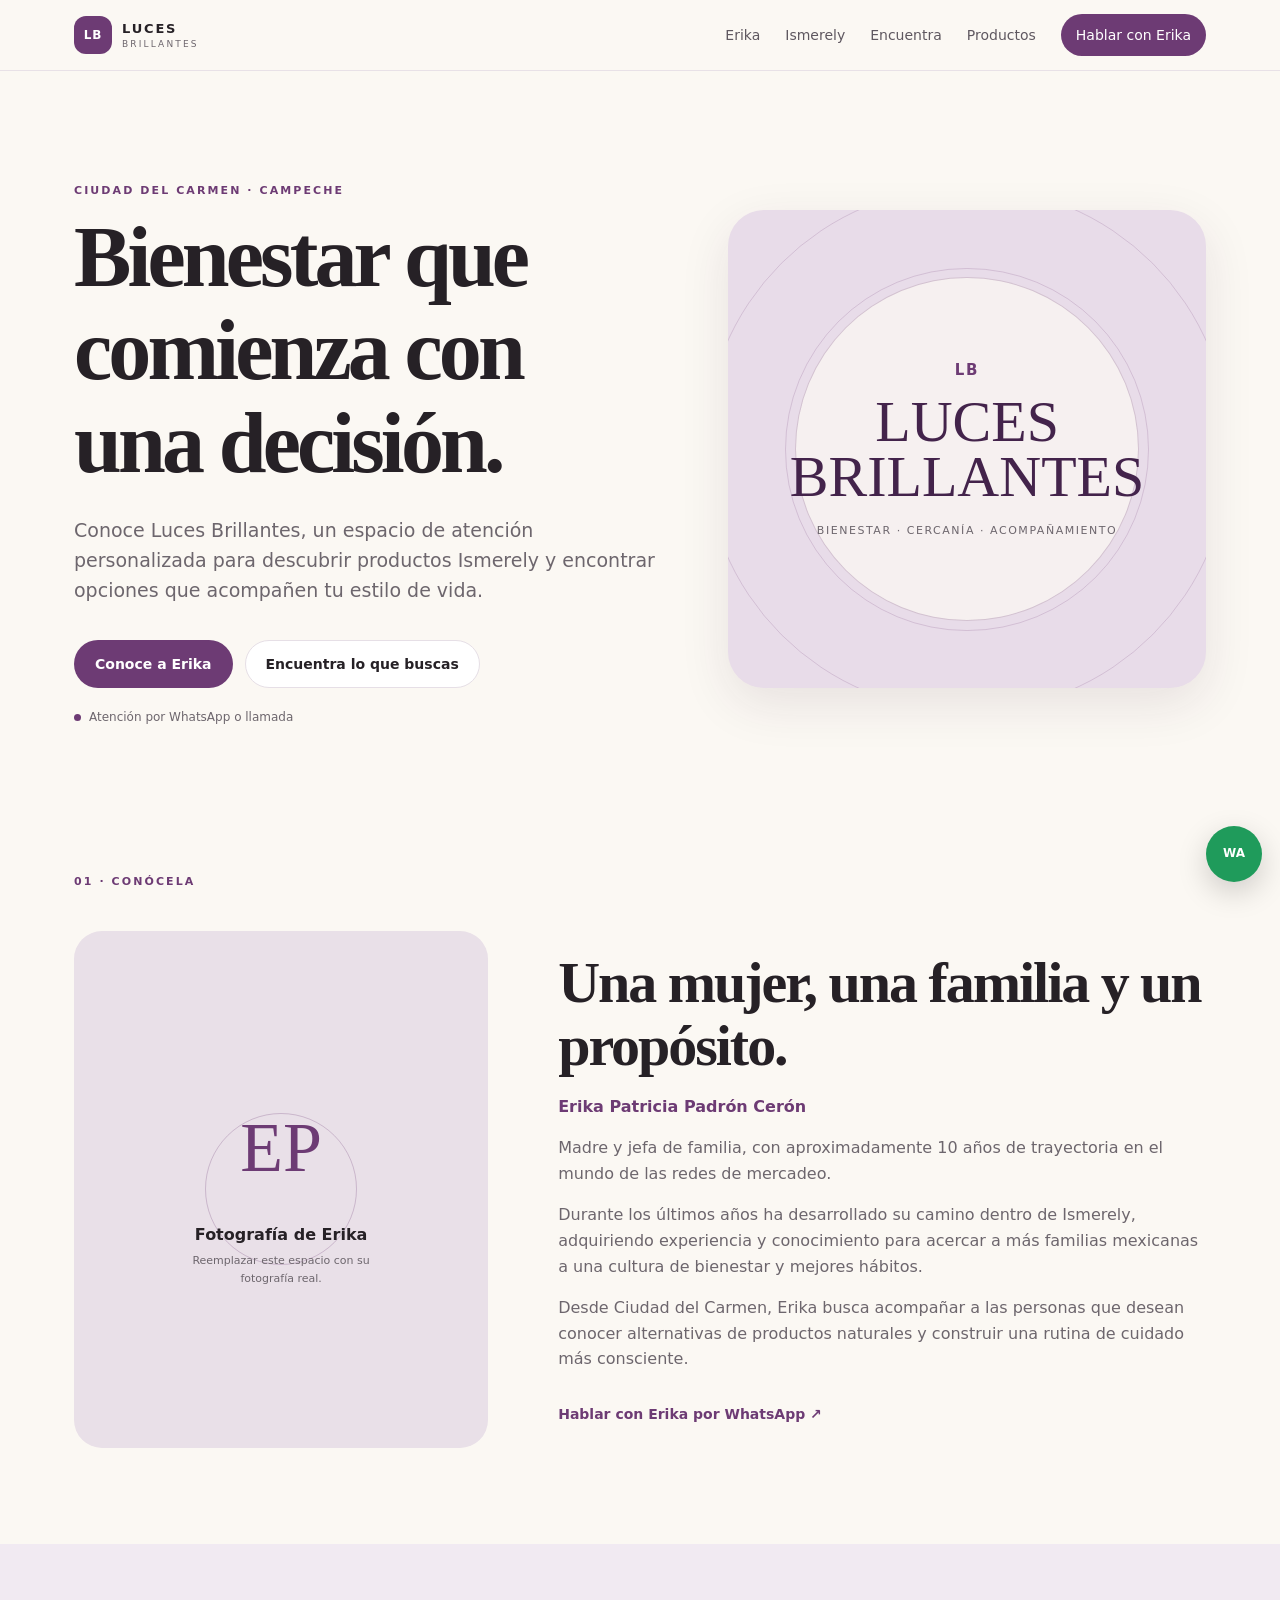
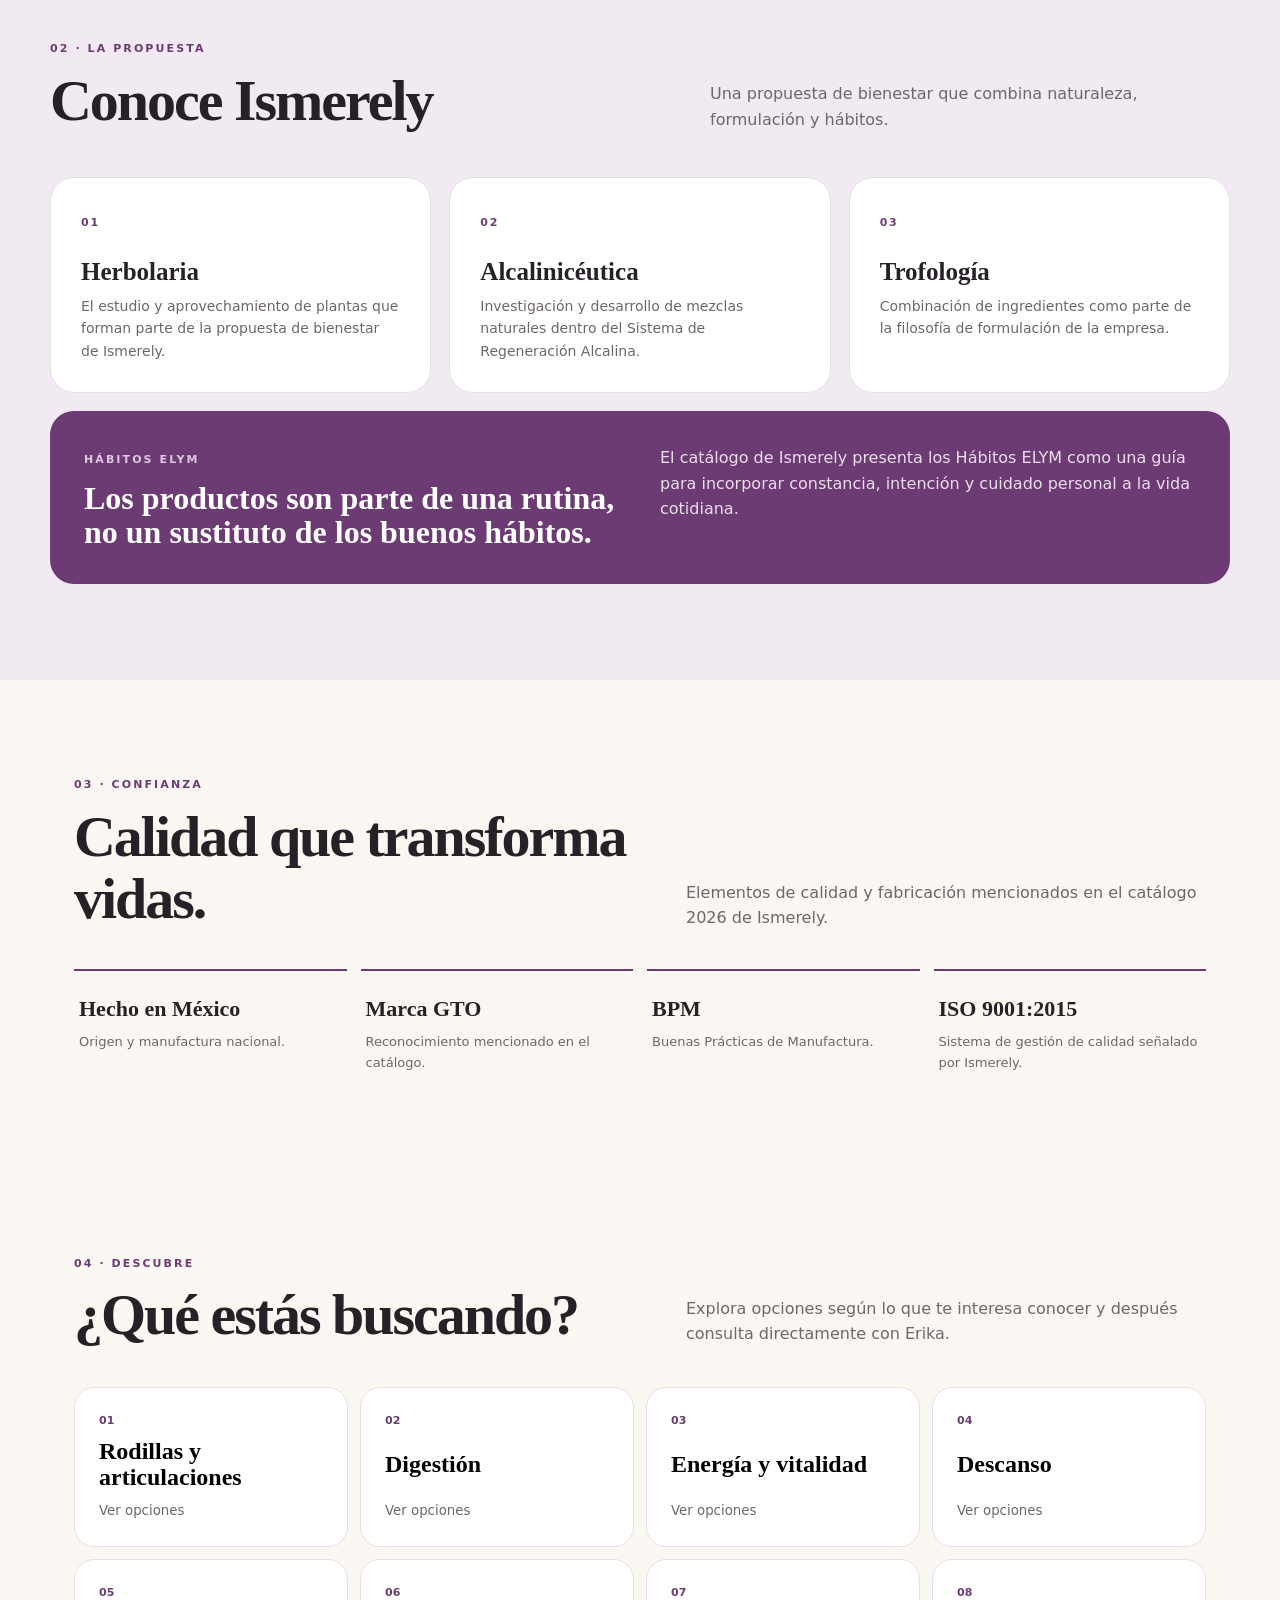
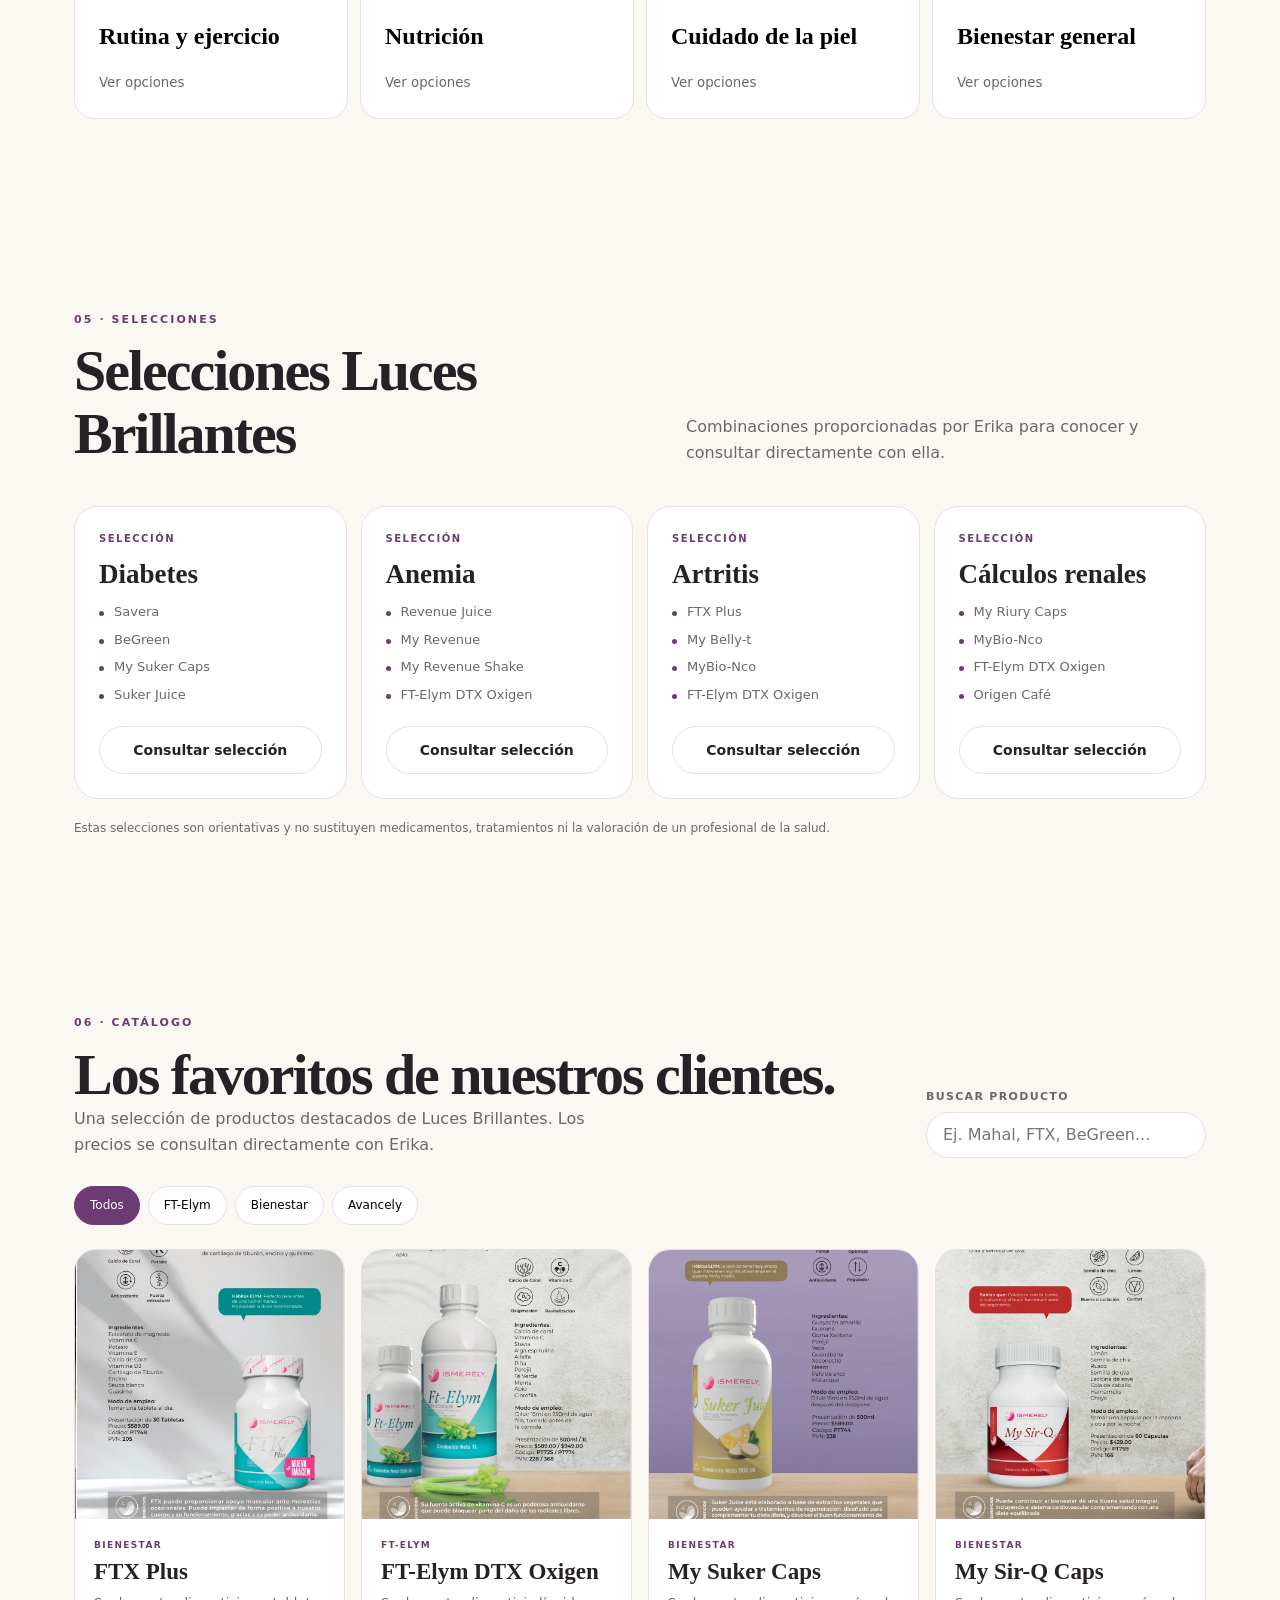
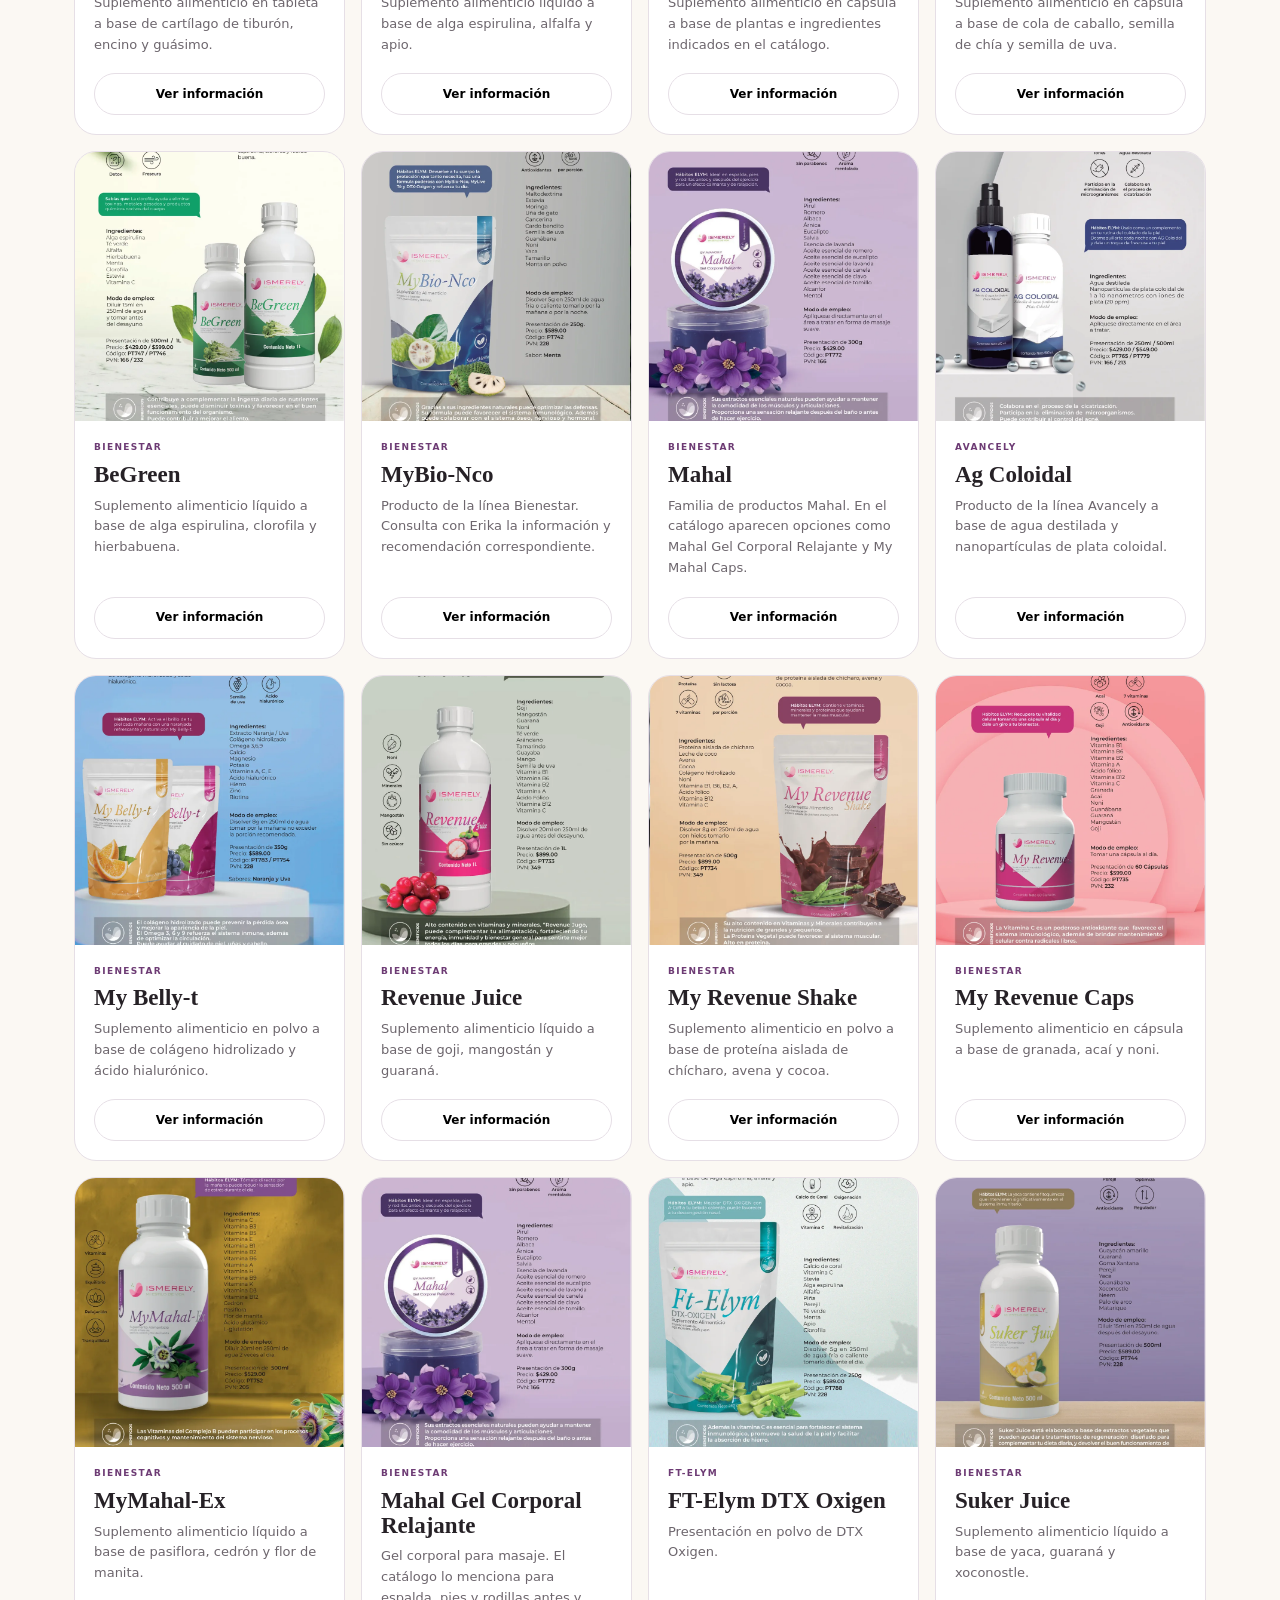
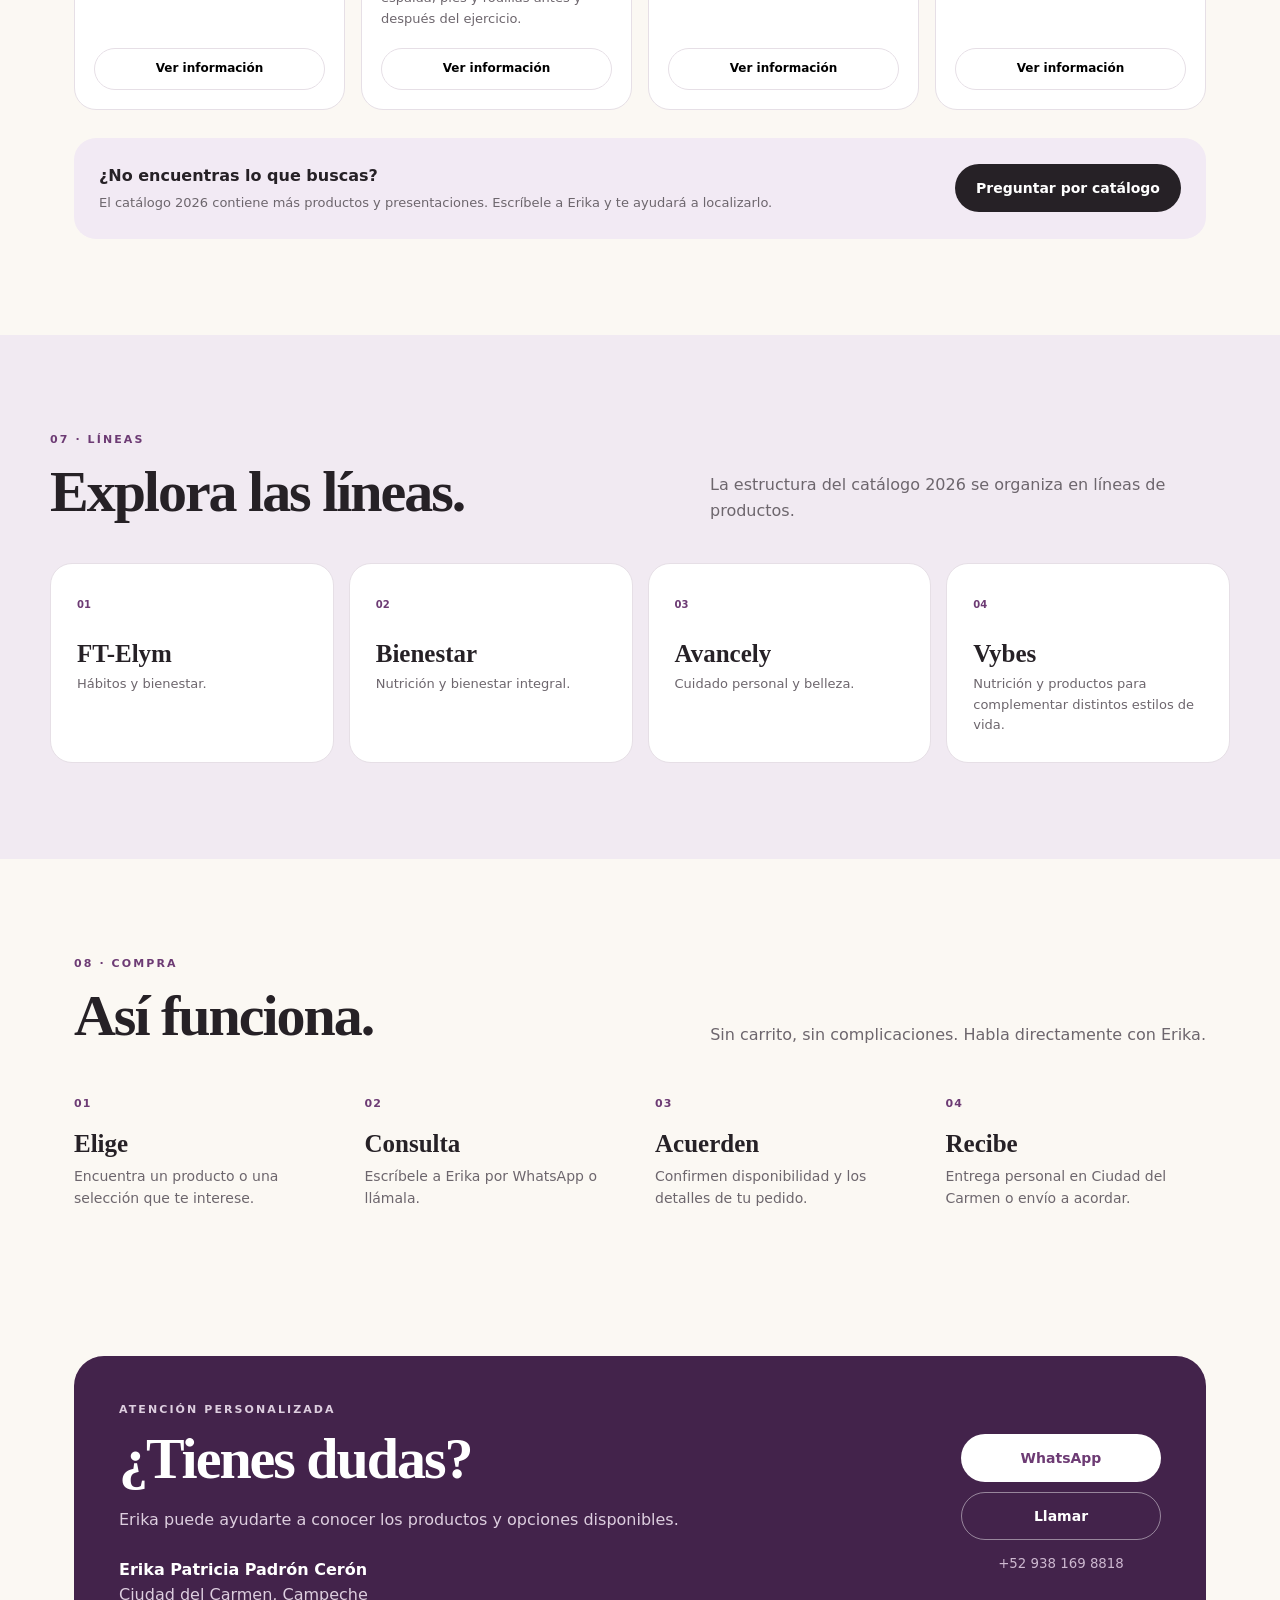
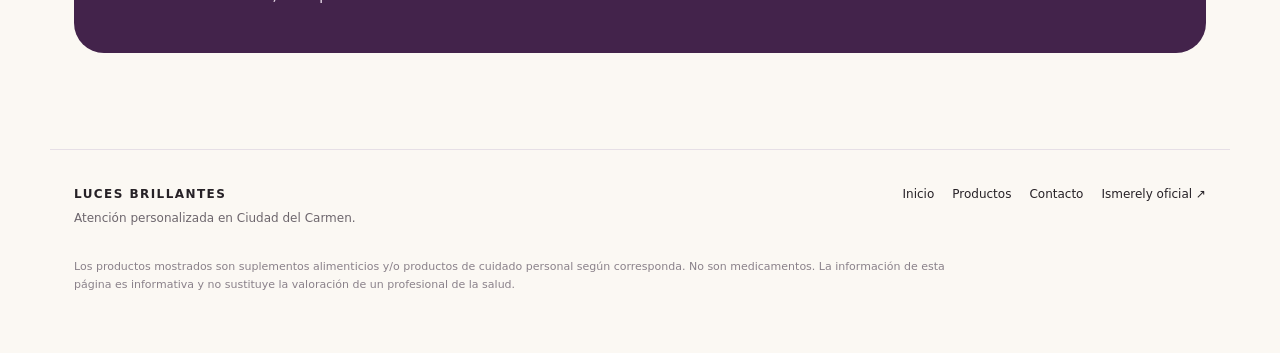
==== index.html @ 48eaea2e "Add files via upload" ====
<!doctype html><html lang="es"><head><meta charset="utf-8"><meta name="viewport" content="width=device-width,initial-scale=1,viewport-fit=cover"><meta name="theme-color" content="#6d3b74"><meta name="description" content="Luces Brillantes — bienestar Ismerely y atención personalizada con Erika Patricia Padrón Cerón en Ciudad del Carmen."><meta property="og:title" content="Luces Brillantes | Bienestar Ismerely"><meta property="og:description" content="Conoce a Erika, explora productos Ismerely y consulta directamente por WhatsApp."><meta property="og:type" content="website"><title>Luces Brillantes | Bienestar Ismerely</title><link rel="stylesheet" href="styles.css"></head><body>
<a class="skip-link" href="#contenido">Saltar al contenido</a>
<header class="site-header"><div class="nav-wrap"><a class="brand" href="#inicio"><span class="brand-mark">LB</span><span><strong>LUCES</strong><small>BRILLANTES</small></span></a><button class="menu-toggle" aria-label="Abrir menú" aria-expanded="false" aria-controls="main-nav"><span></span><span></span><span></span></button><nav id="main-nav" class="main-nav"><a href="#erika">Erika</a><a href="#ismerely">Ismerely</a><a href="#buscar">Encuentra</a><a href="#productos">Productos</a><a href="#contacto" class="nav-cta">Hablar con Erika</a></nav></div></header>
<main id="contenido">
<section class="hero section" id="inicio"><div class="hero-copy"><p class="eyebrow">CIUDAD DEL CARMEN · CAMPECHE</p><h1>Bienestar que comienza con una decisión.</h1><p class="lead">Conoce Luces Brillantes, un espacio de atención personalizada para descubrir productos Ismerely y encontrar opciones que acompañen tu estilo de vida.</p><div class="hero-actions"><a class="btn btn-primary" href="#erika">Conoce a Erika</a><a class="btn btn-ghost" href="#buscar">Encuentra lo que buscas</a></div><div class="hero-note"><span class="dot"></span> Atención por WhatsApp o llamada</div></div><div class="hero-card"><div class="hero-orbit orbit-a"></div><div class="hero-orbit orbit-b"></div><div class="hero-card-inner"><span class="monogram">LB</span><span class="hero-card-title">LUCES<br>BRILLANTES</span><span class="hero-card-sub">Bienestar · Cercanía · Acompañamiento</span></div></div></section>
<section class="section intro" id="erika"><div class="section-kicker">01 · CONÓCELA</div><div class="two-col"><div class="portrait-placeholder"><div class="portrait-initials">EP</div><span>Fotografía de Erika</span><small>Reemplazar este espacio con su fotografía real.</small></div><div class="section-copy"><h2>Una mujer, una familia y un propósito.</h2><p class="accent-line">Erika Patricia Padrón Cerón</p><p>Madre y jefa de familia, con aproximadamente 10 años de trayectoria en el mundo de las redes de mercadeo.</p><p>Durante los últimos años ha desarrollado su camino dentro de Ismerely, adquiriendo experiencia y conocimiento para acercar a más familias mexicanas a una cultura de bienestar y mejores hábitos.</p><p>Desde Ciudad del Carmen, Erika busca acompañar a las personas que desean conocer alternativas de productos naturales y construir una rutina de cuidado más consciente.</p><a class="text-link" href="https://wa.me/529381698818?text=Hola%20Erika%2C%20conoc%C3%AD%20tu%20p%C3%A1gina%20Luces%20Brillantes%20y%20me%20gustar%C3%ADa%20recibir%20informaci%C3%B3n." target="_blank" rel="noopener">Hablar con Erika por WhatsApp ↗</a></div></div></section>
<section class="section soft" id="ismerely"><div class="section-kicker">02 · LA PROPUESTA</div><div class="section-heading"><h2>Conoce Ismerely</h2><p>Una propuesta de bienestar que combina naturaleza, formulación y hábitos.</p></div><div class="pillars"><article class="pillar"><span class="pillar-number">01</span><h3>Herbolaria</h3><p>El estudio y aprovechamiento de plantas que forman parte de la propuesta de bienestar de Ismerely.</p></article><article class="pillar"><span class="pillar-number">02</span><h3>Alcalinicéutica</h3><p>Investigación y desarrollo de mezclas naturales dentro del Sistema de Regeneración Alcalina.</p></article><article class="pillar"><span class="pillar-number">03</span><h3>Trofología</h3><p>Combinación de ingredientes como parte de la filosofía de formulación de la empresa.</p></article></div><div class="philosophy"><div><span class="mini-label">HÁBITOS ELYM</span><h3>Los productos son parte de una rutina, no un sustituto de los buenos hábitos.</h3></div><p>El catálogo de Ismerely presenta los Hábitos ELYM como una guía para incorporar constancia, intención y cuidado personal a la vida cotidiana.</p></div></section>
<section class="section quality"><div class="section-kicker">03 · CONFIANZA</div><div class="section-heading"><h2>Calidad que transforma vidas.</h2><p>Elementos de calidad y fabricación mencionados en el catálogo 2026 de Ismerely.</p></div><div class="quality-grid"><div class="quality-card"><strong>Hecho en México</strong><span>Origen y manufactura nacional.</span></div><div class="quality-card"><strong>Marca GTO</strong><span>Reconocimiento mencionado en el catálogo.</span></div><div class="quality-card"><strong>BPM</strong><span>Buenas Prácticas de Manufactura.</span></div><div class="quality-card"><strong>ISO 9001:2015</strong><span>Sistema de gestión de calidad señalado por Ismerely.</span></div></div></section>
<section class="section finder" id="buscar"><div class="section-kicker">04 · DESCUBRE</div><div class="section-heading"><h2>¿Qué estás buscando?</h2><p>Explora opciones según lo que te interesa conocer y después consulta directamente con Erika.</p></div><div class="need-grid"><button class="need-card" data-filter="rodillas y articulaciones"><span>01</span><strong>Rodillas y articulaciones</strong><small>Ver opciones</small></button><button class="need-card" data-filter="digestión"><span>02</span><strong>Digestión</strong><small>Ver opciones</small></button><button class="need-card" data-filter="energía y vitalidad"><span>03</span><strong>Energía y vitalidad</strong><small>Ver opciones</small></button><button class="need-card" data-filter="descanso"><span>04</span><strong>Descanso</strong><small>Ver opciones</small></button><button class="need-card" data-filter="rutina y ejercicio"><span>05</span><strong>Rutina y ejercicio</strong><small>Ver opciones</small></button><button class="need-card" data-filter="nutrición"><span>06</span><strong>Nutrición</strong><small>Ver opciones</small></button><button class="need-card" data-filter="cuidado de la piel"><span>07</span><strong>Cuidado de la piel</strong><small>Ver opciones</small></button><button class="need-card" data-filter="bienestar general"><span>08</span><strong>Bienestar general</strong><small>Ver opciones</small></button></div></section>
<section class="section selections"><div class="section-kicker">05 · SELECCIONES</div><div class="section-heading"><h2>Selecciones Luces Brillantes</h2><p>Combinaciones proporcionadas por Erika para conocer y consultar directamente con ella.</p></div><div class="kit-grid" id="kit-grid"></div><p class="medical-note">Estas selecciones son orientativas y no sustituyen medicamentos, tratamientos ni la valoración de un profesional de la salud.</p></section>
<section class="section products-section" id="productos"><div class="section-kicker">06 · CATÁLOGO</div><div class="section-heading product-heading"><div><h2>Los favoritos de nuestros clientes.</h2><p>Una selección de productos destacados de Luces Brillantes. Los precios se consultan directamente con Erika.</p></div><div class="search-wrap"><label for="product-search">Buscar producto</label><input id="product-search" type="search" placeholder="Ej. Mahal, FTX, BeGreen..." autocomplete="off"></div></div><div class="filter-row"><button class="filter-btn active" data-line="Todos">Todos</button><button class="filter-btn" data-line="FT-Elym">FT-Elym</button><button class="filter-btn" data-line="Bienestar">Bienestar</button><button class="filter-btn" data-line="Avancely">Avancely</button></div><div class="product-grid" id="product-grid"></div><div class="catalog-note"><div><strong>¿No encuentras lo que buscas?</strong><p>El catálogo 2026 contiene más productos y presentaciones. Escríbele a Erika y te ayudará a localizarlo.</p></div><a class="btn btn-dark" href="https://wa.me/529381698818?text=Hola%20Erika%2C%20estoy%20buscando%20un%20producto%20de%20Ismerely%20y%20me%20gustar%C3%ADa%20saber%20si%20lo%20tienes%20disponible." target="_blank" rel="noopener">Preguntar por catálogo</a></div></section>
<section class="section lines soft"><div class="section-kicker">07 · LÍNEAS</div><div class="section-heading"><h2>Explora las líneas.</h2><p>La estructura del catálogo 2026 se organiza en líneas de productos.</p></div><div class="line-grid"><article class="line-card"><span>01</span><h3>FT-Elym</h3><p>Hábitos y bienestar.</p></article><article class="line-card"><span>02</span><h3>Bienestar</h3><p>Nutrición y bienestar integral.</p></article><article class="line-card"><span>03</span><h3>Avancely</h3><p>Cuidado personal y belleza.</p></article><article class="line-card"><span>04</span><h3>Vybes</h3><p>Nutrición y productos para complementar distintos estilos de vida.</p></article></div></section>
<section class="section how"><div class="section-kicker">08 · COMPRA</div><div class="section-heading"><h2>Así funciona.</h2><p>Sin carrito, sin complicaciones. Habla directamente con Erika.</p></div><div class="steps"><div><b>01</b><h3>Elige</h3><p>Encuentra un producto o una selección que te interese.</p></div><div><b>02</b><h3>Consulta</h3><p>Escríbele a Erika por WhatsApp o llámala.</p></div><div><b>03</b><h3>Acuerden</h3><p>Confirmen disponibilidad y los detalles de tu pedido.</p></div><div><b>04</b><h3>Recibe</h3><p>Entrega personal en Ciudad del Carmen o envío a acordar.</p></div></div></section>
<section class="section contact" id="contacto"><div class="contact-card"><div><span class="mini-label">ATENCIÓN PERSONALIZADA</span><h2>¿Tienes dudas?</h2><p>Erika puede ayudarte a conocer los productos y opciones disponibles.</p><strong>Erika Patricia Padrón Cerón</strong><span>Ciudad del Carmen, Campeche</span></div><div class="contact-actions"><a class="btn btn-light" href="https://wa.me/529381698818?text=Hola%20Erika%2C%20llegu%C3%A9%20a%20Luces%20Brillantes%20y%20me%20gustar%C3%ADa%20recibir%20informaci%C3%B3n." target="_blank" rel="noopener">WhatsApp</a><a class="btn btn-outline-light" href="tel:+529381698818">Llamar</a><small>+52 938 169 8818</small></div></div></section>
</main>
<footer class="site-footer"><div><strong>LUCES BRILLANTES</strong><span>Atención personalizada en Ciudad del Carmen.</span></div><div class="footer-links"><a href="#inicio">Inicio</a><a href="#productos">Productos</a><a href="#contacto">Contacto</a><a href="https://www.ismerely.com/" target="_blank" rel="noopener">Ismerely oficial ↗</a></div><p class="disclaimer">Los productos mostrados son suplementos alimenticios y/o productos de cuidado personal según corresponda. No son medicamentos. La información de esta página es informativa y no sustituye la valoración de un profesional de la salud.</p></footer>
<a class="floating-wa" href="https://wa.me/529381698818?text=Hola%20Erika%2C%20llegu%C3%A9%20a%20Luces%20Brillantes%20y%20me%20gustar%C3%ADa%20recibir%20informaci%C3%B3n." target="_blank" rel="noopener" aria-label="Contactar a Erika por WhatsApp">WA</a>
<div class="modal" id="product-modal" aria-hidden="true" role="dialog" aria-modal="true" aria-labelledby="modal-title"><div class="modal-backdrop" data-close></div><div class="modal-panel"><button class="modal-close" data-close aria-label="Cerrar">×</button><div class="modal-image"><img id="modal-image" src="" alt=""></div><div class="modal-content"><span class="modal-line" id="modal-line"></span><h2 id="modal-title"></h2><p id="modal-description"></p><div class="modal-meta" id="modal-meta"></div><div class="modal-block"><strong>Ingredientes</strong><p id="modal-ingredients"></p></div><div class="modal-block"><strong>Modo de empleo</strong><p id="modal-usage"></p></div><p class="modal-disclaimer">Consulta disponibilidad, precio y cualquier duda directamente con Erika.</p><a id="modal-whatsapp" class="btn btn-primary btn-full" href="#" target="_blank" rel="noopener">Consultar con Erika</a></div></div></div>
<script src="data.js"></script><script src="app.js"></script></body></html>
---- styles.css ----
:root{--plum:#6d3b74;--plum-dark:#43234b;--plum-soft:#f2eaf4;--cream:#fbf8f3;--ink:#262126;--muted:#6d666d;--line:#e6dfe6;--white:#fff;--shadow:0 16px 50px rgba(54,34,58,.10);--radius:24px;--max:1180px}*{box-sizing:border-box}html{scroll-behavior:smooth}body{margin:0;background:var(--cream);color:var(--ink);font-family:Inter,ui-sans-serif,system-ui,-apple-system,BlinkMacSystemFont,"Segoe UI",sans-serif;line-height:1.6}a{color:inherit;text-decoration:none}button,input{font:inherit}button{cursor:pointer}img{max-width:100%;display:block}.skip-link{position:absolute;left:-9999px}.skip-link:focus{left:16px;top:16px;background:#fff;padding:10px 14px;z-index:999}.site-header{position:sticky;top:0;z-index:50;background:rgba(251,248,243,.96);border-bottom:1px solid rgba(230,223,230,.9);backdrop-filter:blur(12px)}.nav-wrap{max-width:var(--max);margin:auto;padding:14px 24px;display:flex;align-items:center;justify-content:space-between;gap:20px}.brand{display:flex;align-items:center;gap:10px}.brand-mark{width:38px;height:38px;border-radius:12px;background:var(--plum);color:#fff;display:grid;place-items:center;font-weight:800;font-size:12px;letter-spacing:.08em}.brand strong,.brand small{display:block;line-height:1}.brand strong{font-size:13px;letter-spacing:.14em}.brand small{margin-top:5px;font-size:9px;letter-spacing:.24em;color:var(--muted)}.main-nav{display:flex;align-items:center;gap:25px;font-size:14px}.main-nav a{color:#5f5860}.main-nav a:hover{color:var(--plum)}.nav-cta{padding:10px 15px;background:var(--plum);color:#fff!important;border-radius:999px}.menu-toggle{display:none;border:0;background:none;padding:8px}.menu-toggle span{display:block;width:24px;height:2px;background:var(--ink);margin:5px}.section{max-width:var(--max);margin:auto;padding:96px 24px}.hero{min-height:720px;display:grid;grid-template-columns:1.1fr .9fr;align-items:center;gap:70px;padding-top:100px}.eyebrow,.section-kicker,.mini-label{font-size:11px;letter-spacing:.19em;font-weight:800;color:var(--plum)}h1,h2,h3{font-family:Georgia,"Times New Roman",serif;line-height:1.08;margin:0}h1{font-size:clamp(48px,7vw,86px);letter-spacing:-.045em;max-width:780px}h2{font-size:clamp(38px,5vw,58px);letter-spacing:-.035em}h3{font-size:25px}.lead{font-size:19px;max-width:650px;color:var(--muted);margin:25px 0 0}.hero-actions{display:flex;flex-wrap:wrap;gap:12px;margin-top:34px}.btn{display:inline-flex;align-items:center;justify-content:center;min-height:48px;padding:0 20px;border-radius:999px;font-weight:750;font-size:14px;border:1px solid transparent;transition:.2s ease}.btn-primary{background:var(--plum);color:#fff}.btn-primary:hover{background:var(--plum-dark);transform:translateY(-1px)}.btn-ghost{border-color:var(--line);background:#fff}.btn-ghost:hover{border-color:var(--plum);color:var(--plum)}.btn-dark{background:var(--ink);color:#fff}.btn-light{background:#fff;color:var(--plum)}.btn-outline-light{border-color:rgba(255,255,255,.45);color:#fff}.btn-full{width:100%}.hero-note{margin-top:20px;font-size:12px;color:var(--muted);display:flex;align-items:center;gap:8px}.dot{width:7px;height:7px;border-radius:50%;background:var(--plum)}.hero-card{aspect-ratio:1/1;max-width:520px;width:100%;margin:auto;position:relative;background:#e8dce9;border-radius:36px;overflow:hidden;box-shadow:var(--shadow)}.hero-card-inner{position:absolute;inset:14%;border:1px solid rgba(109,59,116,.25);border-radius:50%;display:flex;flex-direction:column;align-items:center;justify-content:center;text-align:center;background:rgba(251,248,243,.72)}.monogram{font-weight:800;letter-spacing:.12em;color:var(--plum);font-size:15px}.hero-card-title{font-family:Georgia,serif;font-size:clamp(34px,5vw,58px);line-height:.95;margin-top:12px;color:var(--plum-dark)}.hero-card-sub{font-size:11px;letter-spacing:.14em;text-transform:uppercase;color:var(--muted);margin-top:18px}.hero-orbit{position:absolute;border:1px solid rgba(109,59,116,.18);border-radius:50%}.orbit-a{width:76%;height:76%;left:12%;top:12%}.orbit-b{width:110%;height:110%;left:-5%;top:-5%}.intro{padding-top:50px}.two-col{display:grid;grid-template-columns:.78fr 1.22fr;gap:70px;align-items:center;margin-top:40px}.portrait-placeholder{aspect-ratio:4/5;max-width:430px;background:#e9e0e8;border-radius:28px;display:flex;align-items:center;justify-content:center;flex-direction:column;position:relative;overflow:hidden}.portrait-placeholder:before{content:"";width:150px;height:150px;border-radius:50%;border:1px solid rgba(109,59,116,.25);position:absolute}.portrait-initials{font-family:Georgia,serif;font-size:70px;color:var(--plum);position:relative}.portrait-placeholder span{font-weight:750;margin-top:18px;position:relative}.portrait-placeholder small{color:var(--muted);font-size:11px;text-align:center;max-width:220px;margin-top:5px;position:relative}.section-copy p{color:var(--muted);font-size:16px}.accent-line{font-weight:800!important;color:var(--plum)!important}.text-link{display:inline-flex;gap:10px;margin-top:15px;font-weight:800;color:var(--plum);font-size:14px}.soft{max-width:none;background:#f1eaf2}.soft>*{max-width:var(--max);margin-left:auto;margin-right:auto}.section-heading{margin-top:12px;display:flex;justify-content:space-between;gap:40px;align-items:end}.section-heading p{max-width:520px;color:var(--muted);margin:0}.pillars{display:grid;grid-template-columns:repeat(3,1fr);gap:18px;margin-top:45px}.pillar{background:#fff;border:1px solid var(--line);border-radius:var(--radius);padding:30px}.pillar-number{font-size:11px;letter-spacing:.16em;color:var(--plum);font-weight:800}.pillar h3{margin:24px 0 10px}.pillar p{color:var(--muted);font-size:14px;margin:0}.philosophy{margin-top:18px;background:var(--plum);color:#fff;border-radius:var(--radius);padding:34px;display:grid;grid-template-columns:1fr 1fr;gap:40px}.philosophy .mini-label{color:#dbc9de}.philosophy h3{font-size:32px;margin-top:10px}.philosophy p{margin:0;color:#eadfea}.quality-grid{display:grid;grid-template-columns:repeat(4,1fr);gap:14px;margin-top:38px}.quality-card{border-top:2px solid var(--plum);padding:20px 5px 5px}.quality-card strong{display:block;font-family:Georgia,serif;font-size:22px}.quality-card span{display:block;color:var(--muted);font-size:13px;margin-top:6px}.finder{padding-top:80px}.need-grid{display:grid;grid-template-columns:repeat(4,1fr);gap:12px;margin-top:40px}.need-card{text-align:left;border:1px solid var(--line);background:#fff;border-radius:20px;padding:24px;min-height:160px;display:flex;flex-direction:column;justify-content:space-between;transition:.2s}.need-card:hover{border-color:var(--plum);transform:translateY(-2px);box-shadow:var(--shadow)}.need-card span{font-size:11px;color:var(--plum);font-weight:800}.need-card strong{font-family:Georgia,serif;font-size:24px;line-height:1.08}.need-card small{color:var(--muted)}.kit-grid{display:grid;grid-template-columns:repeat(4,1fr);gap:14px;margin-top:40px}.kit-card{background:#fff;border:1px solid var(--line);border-radius:var(--radius);padding:24px;display:flex;flex-direction:column}.kit-card .kit-tag{font-size:10px;letter-spacing:.15em;color:var(--plum);font-weight:800}.kit-card h3{font-size:27px;margin:13px 0}.kit-products{list-style:none;padding:0;margin:0 0 20px;display:grid;gap:7px;flex:1}.kit-products li{font-size:13px;color:var(--muted);padding-left:15px;position:relative}.kit-products li:before{content:"";position:absolute;left:0;top:.7em;width:5px;height:5px;border-radius:50%;background:var(--plum)}.medical-note{font-size:12px;color:var(--muted);margin:20px 0 0}.products-section{padding-top:80px}.product-heading{align-items:end}.search-wrap{min-width:280px}.search-wrap label{display:block;font-size:11px;letter-spacing:.12em;text-transform:uppercase;color:var(--muted);margin-bottom:6px;font-weight:800}.search-wrap input{width:100%;height:46px;border:1px solid var(--line);border-radius:999px;padding:0 16px;background:#fff;outline:none}.search-wrap input:focus{border-color:var(--plum);box-shadow:0 0 0 3px rgba(109,59,116,.1)}.filter-row{display:flex;gap:8px;flex-wrap:wrap;margin-top:28px}.filter-btn{border:1px solid var(--line);background:#fff;border-radius:999px;padding:9px 15px;font-size:12px}.filter-btn.active{background:var(--plum);border-color:var(--plum);color:#fff}.product-grid{display:grid;grid-template-columns:repeat(4,1fr);gap:16px;margin-top:24px}.product-card{background:#fff;border:1px solid var(--line);border-radius:22px;overflow:hidden;display:flex;flex-direction:column}.product-media{aspect-ratio:1/1;overflow:hidden;background:#eee5ed}.product-media img{width:100%;height:100%;object-fit:cover;object-position:center 62%;transition:transform .3s}.product-card:hover .product-media img{transform:scale(1.03)}.product-body{padding:19px;display:flex;flex-direction:column;flex:1}.product-line{font-size:9px;text-transform:uppercase;letter-spacing:.15em;color:var(--plum);font-weight:850}.product-body h3{font-size:23px;margin:8px 0}.product-body p{font-size:13px;color:var(--muted);margin:0 0 18px}.product-actions{display:flex;gap:8px;margin-top:auto}.product-actions .btn{width:100%;font-size:12px;min-height:42px}.catalog-note{margin-top:28px;background:#f2eaf4;border-radius:22px;padding:25px;display:flex;justify-content:space-between;align-items:center;gap:25px}.catalog-note p{margin:5px 0 0;color:var(--muted);font-size:13px}.line-grid{display:grid;grid-template-columns:repeat(4,1fr);gap:15px;margin-top:40px}.line-card{background:#fff;border:1px solid var(--line);padding:26px;border-radius:22px;min-height:180px}.line-card span{font-size:10px;color:var(--plum);font-weight:800}.line-card h3{margin:24px 0 7px}.line-card p{margin:0;color:var(--muted);font-size:13px}.steps{display:grid;grid-template-columns:repeat(4,1fr);gap:30px;margin-top:42px}.steps b{font-size:11px;color:var(--plum);letter-spacing:.1em}.steps h3{margin:15px 0 8px}.steps p{color:var(--muted);font-size:14px;margin:0}.contact{padding-top:50px}.contact-card{background:var(--plum-dark);color:#fff;border-radius:30px;padding:45px;display:grid;grid-template-columns:1fr auto;gap:40px;align-items:center}.contact-card .mini-label{color:#dbc9de}.contact-card h2{margin:10px 0}.contact-card p,.contact-card>div:first-child>span{display:block;color:#ddcedf}.contact-card strong{display:block;margin-top:24px}.contact-actions{display:flex;flex-direction:column;gap:10px;align-items:stretch;min-width:200px}.contact-actions small{text-align:center;color:#cdb8d0;margin-top:3px}.site-footer{max-width:var(--max);margin:auto;padding:35px 24px 60px;display:grid;grid-template-columns:1fr auto;gap:25px;border-top:1px solid var(--line);font-size:12px}.site-footer strong{display:block;letter-spacing:.12em}.site-footer>div:first-child span{display:block;color:var(--muted);margin-top:5px}.footer-links{display:flex;gap:18px;flex-wrap:wrap;justify-content:flex-end}.footer-links a:hover{color:var(--plum)}.disclaimer{grid-column:1/-1;color:#8a818a;font-size:11px;max-width:900px;margin:5px 0 0}.floating-wa{position:fixed;right:18px;bottom:18px;width:56px;height:56px;border-radius:50%;background:#1f9b5b;color:#fff;display:grid;place-items:center;font-weight:900;font-size:12px;box-shadow:0 10px 30px rgba(0,0,0,.18);z-index:40}.modal{display:none;position:fixed;inset:0;z-index:100}.modal.open{display:block}.modal-backdrop{position:absolute;inset:0;background:rgba(35,25,37,.6)}.modal-panel{position:absolute;left:50%;top:50%;transform:translate(-50%,-50%);width:min(900px,calc(100% - 30px));max-height:90vh;overflow:auto;background:#fff;border-radius:28px;display:grid;grid-template-columns:.9fr 1.1fr;box-shadow:0 30px 100px rgba(0,0,0,.25)}.modal-close{position:absolute;right:12px;top:12px;width:38px;height:38px;border-radius:50%;border:0;background:#fff;font-size:28px;line-height:1;z-index:2}.modal-image{background:#eee5ed;min-height:520px}.modal-image img{width:100%;height:100%;object-fit:cover;object-position:center 62%}.modal-content{padding:38px}.modal-line{font-size:10px;letter-spacing:.15em;text-transform:uppercase;color:var(--plum);font-weight:800}.modal-content h2{font-size:42px;margin:8px 0 14px}.modal-content>p{color:var(--muted)}.modal-meta{display:flex;gap:10px;flex-wrap:wrap;margin:20px 0}.modal-meta span{background:var(--plum-soft);color:var(--plum);padding:7px 10px;border-radius:999px;font-size:11px;font-weight:750}.modal-block{border-top:1px solid var(--line);padding-top:16px;margin-top:16px}.modal-block strong{font-size:12px}.modal-block p{font-size:13px;color:var(--muted);margin:5px 0 0}.modal-disclaimer{font-size:11px!important;margin:20px 0 12px}@media(max-width:900px){.hero{grid-template-columns:1fr;min-height:auto;padding-top:70px}.hero-card{max-width:430px}.two-col{grid-template-columns:1fr;gap:35px}.portrait-placeholder{margin:auto}.pillars,.kit-grid,.quality-grid,.line-grid,.steps{grid-template-columns:repeat(2,1fr)}.need-grid{grid-template-columns:repeat(2,1fr)}.product-grid{grid-template-columns:repeat(2,1fr)}.philosophy,.contact-card{grid-template-columns:1fr}.contact-actions{max-width:260px}.site-footer{grid-template-columns:1fr}.footer-links{justify-content:flex-start}}@media(max-width:700px){.site-header{backdrop-filter:none}.main-nav{position:absolute;top:100%;left:0;right:0;background:var(--cream);border-bottom:1px solid var(--line);display:none;padding:14px 24px 22px;flex-direction:column;align-items:stretch;gap:5px}.main-nav.open{display:flex}.main-nav a{padding:11px 0}.nav-cta{text-align:center;margin-top:5px}.menu-toggle{display:block}.section{padding:72px 18px}.hero{padding-top:55px}.hero-card{max-width:350px}.hero-actions{flex-direction:column}.hero-actions .btn{width:100%}.section-heading{display:block}.section-heading p{margin-top:12px}.pillars,.quality-grid,.need-grid,.kit-grid,.product-grid,.line-grid,.steps{grid-template-columns:1fr}.need-card{min-height:135px}.search-wrap{margin-top:22px;min-width:0}.catalog-note{display:block}.catalog-note .btn{margin-top:15px;width:100%}.modal-panel{grid-template-columns:1fr;max-height:92vh}.modal-image{height:280px;min-height:0}.modal-content{padding:25px}.modal-content h2{font-size:36px}.site-footer{padding-left:18px;padding-right:18px}.footer-links{gap:12px}.floating-wa{right:14px;bottom:14px}}
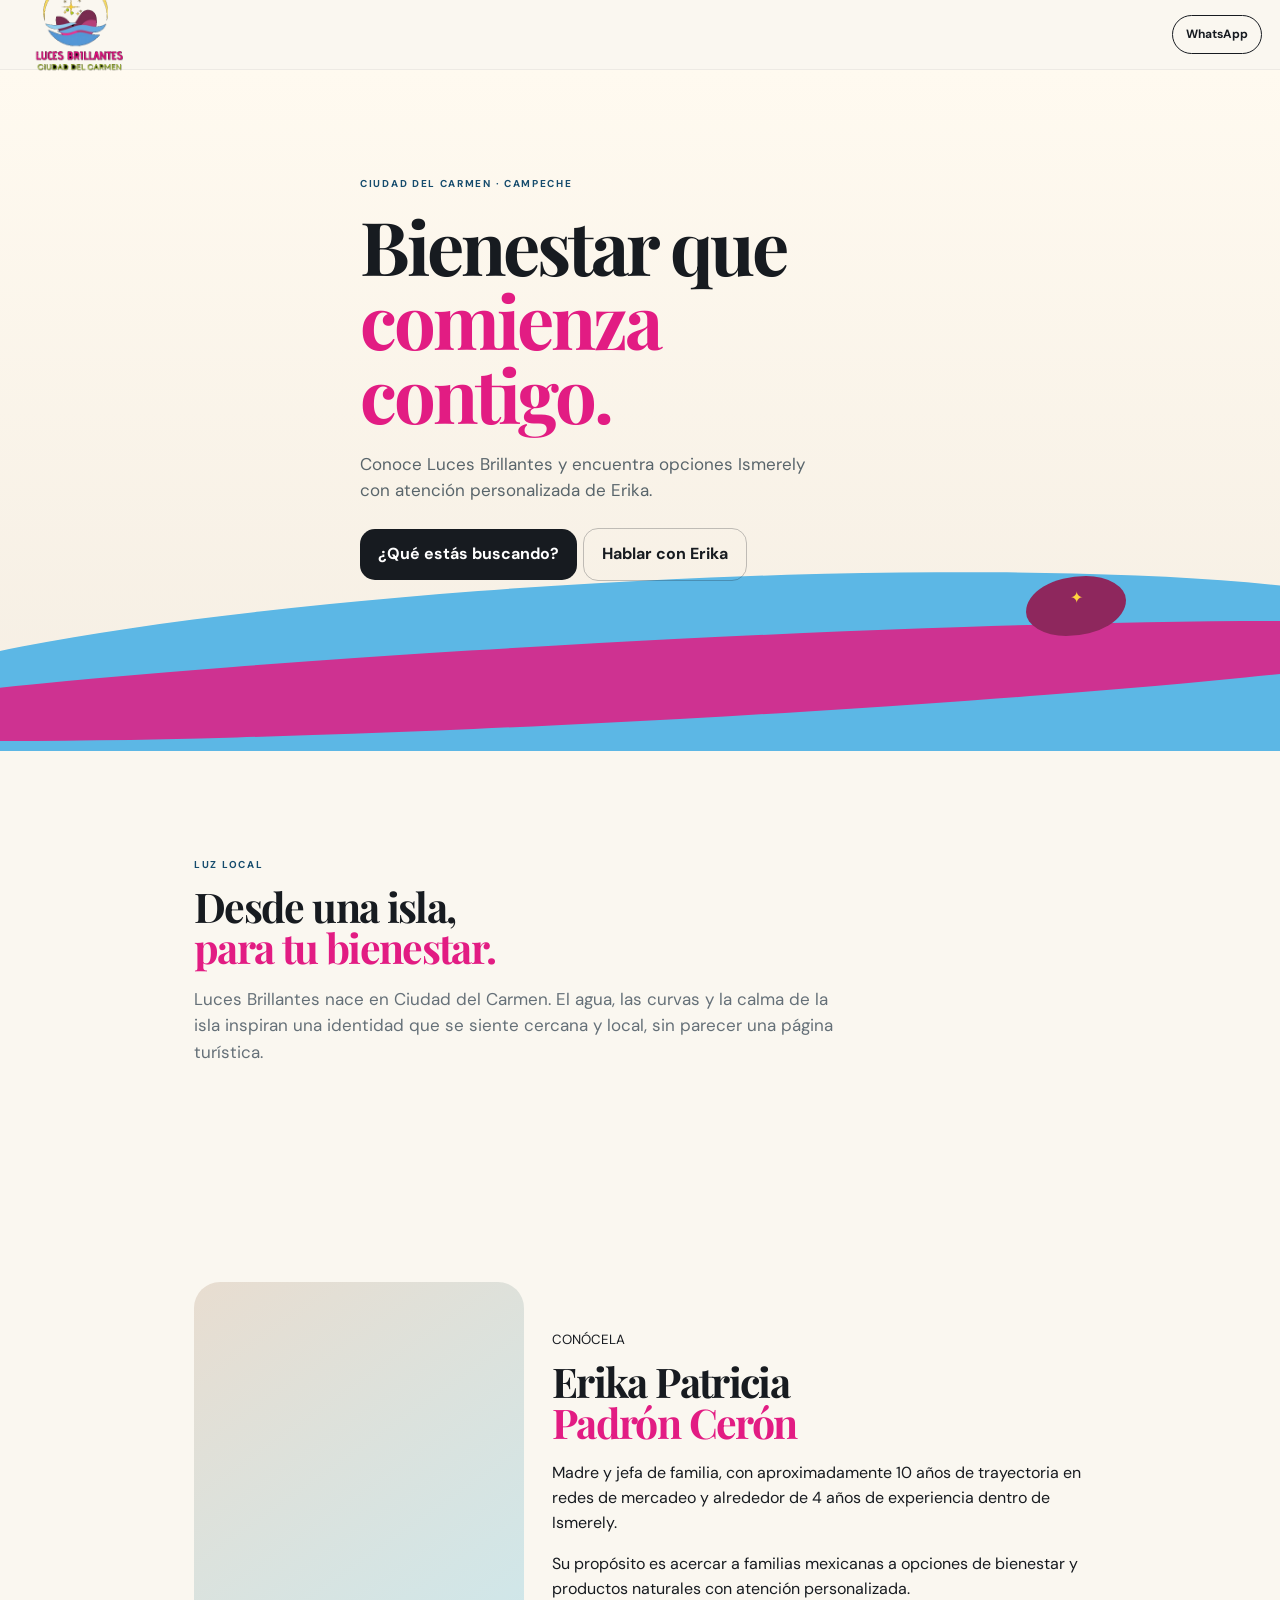
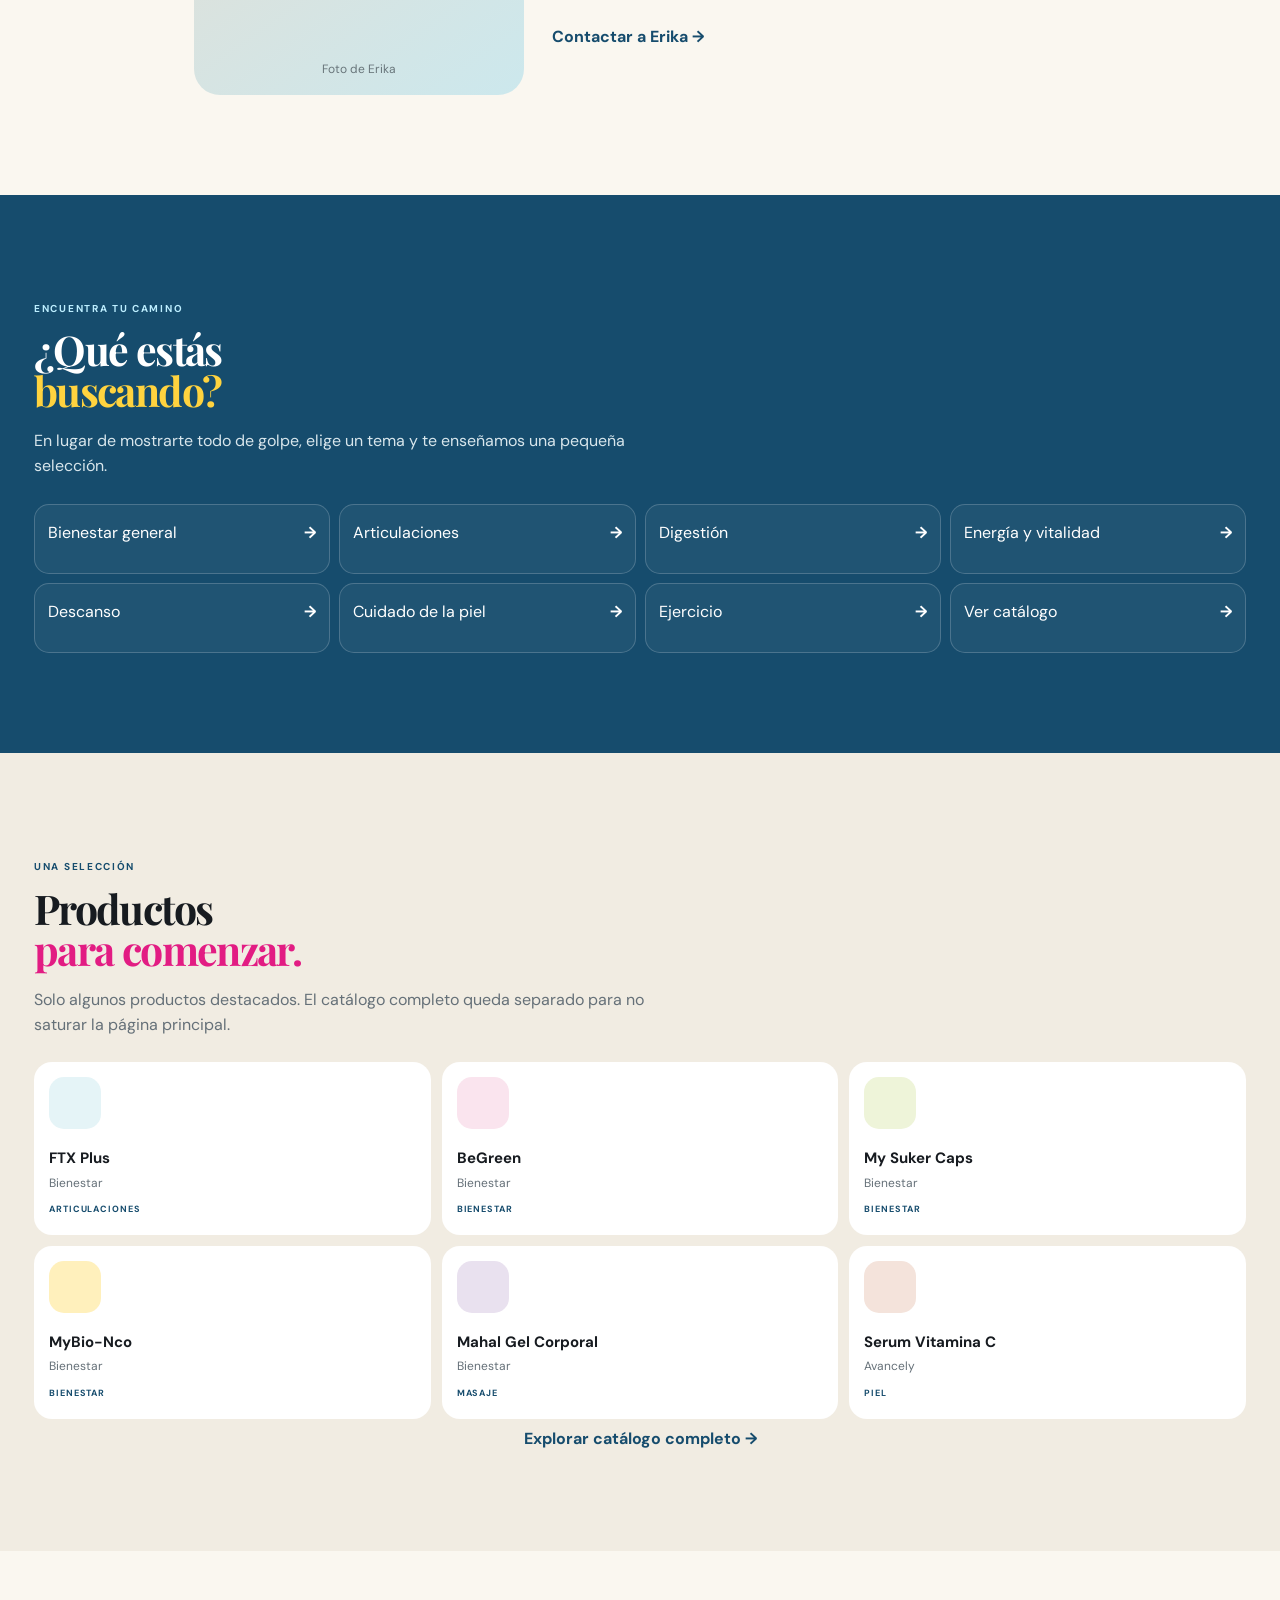
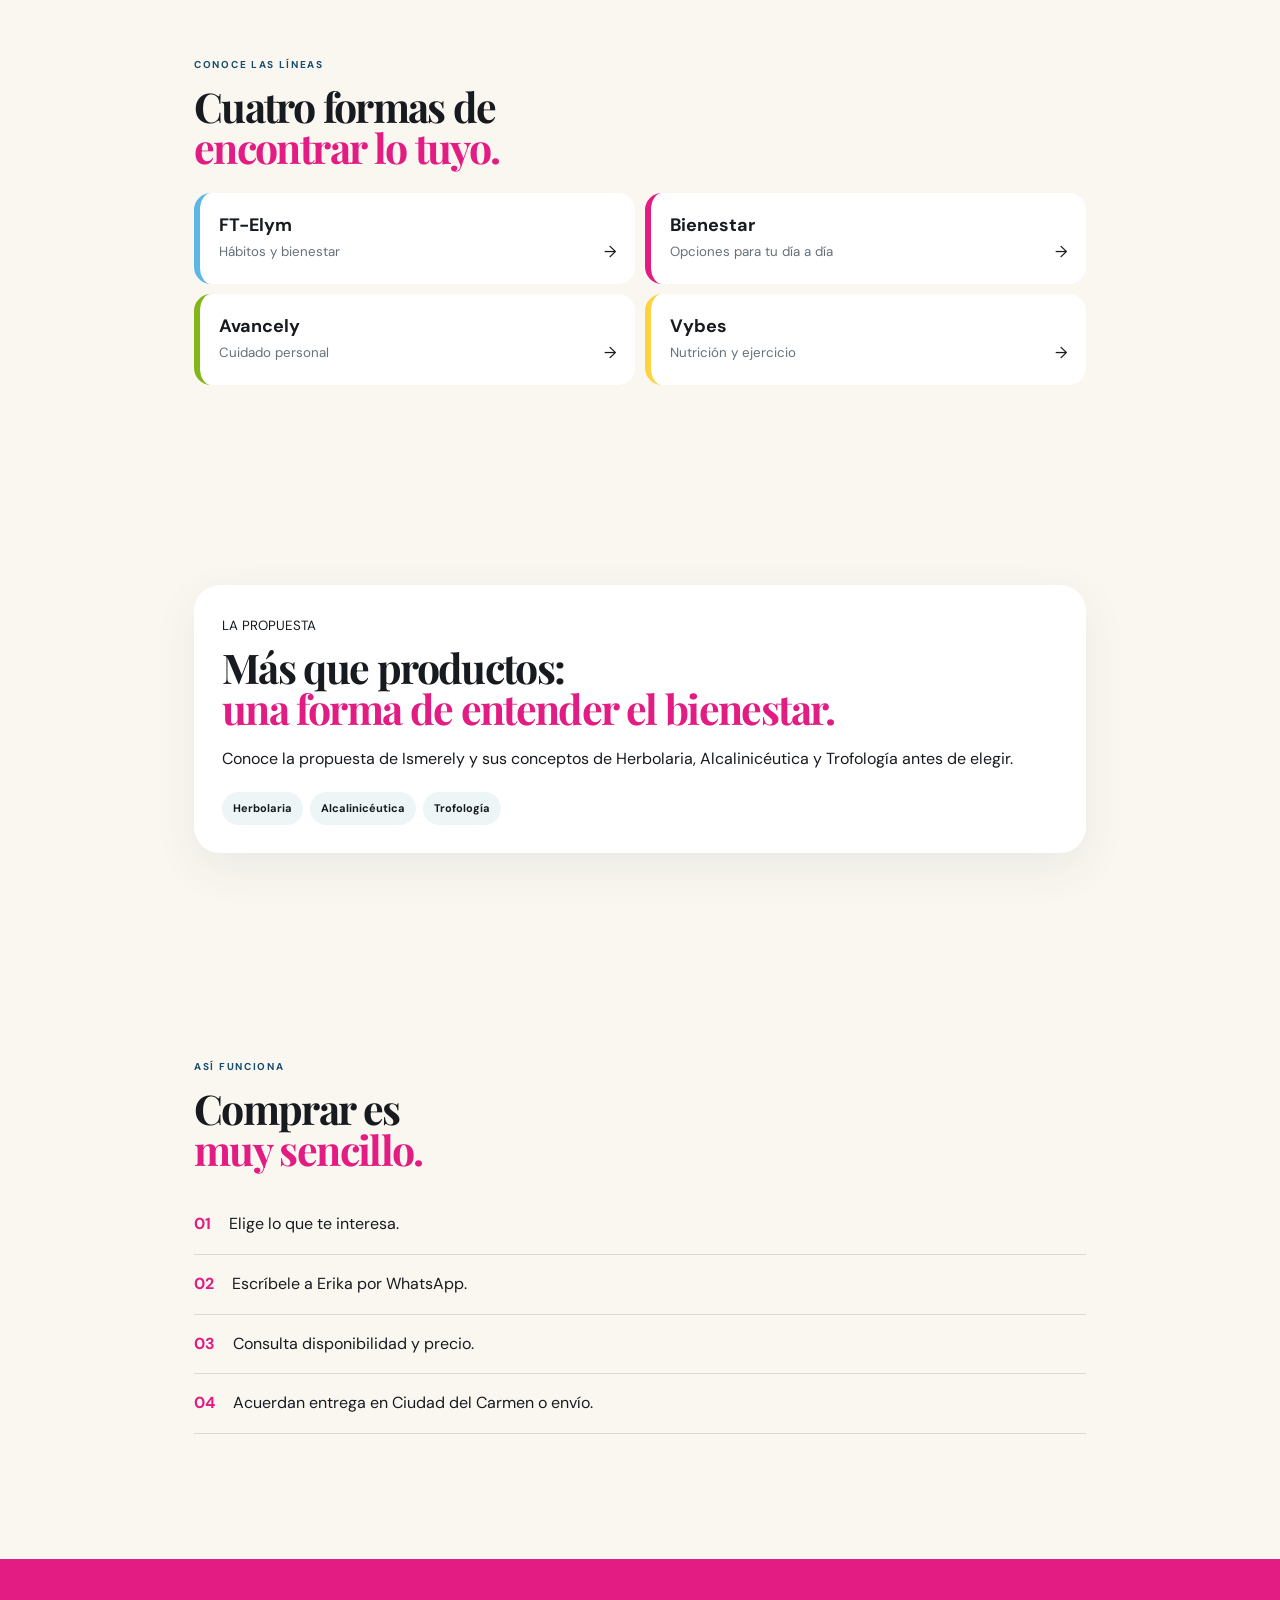
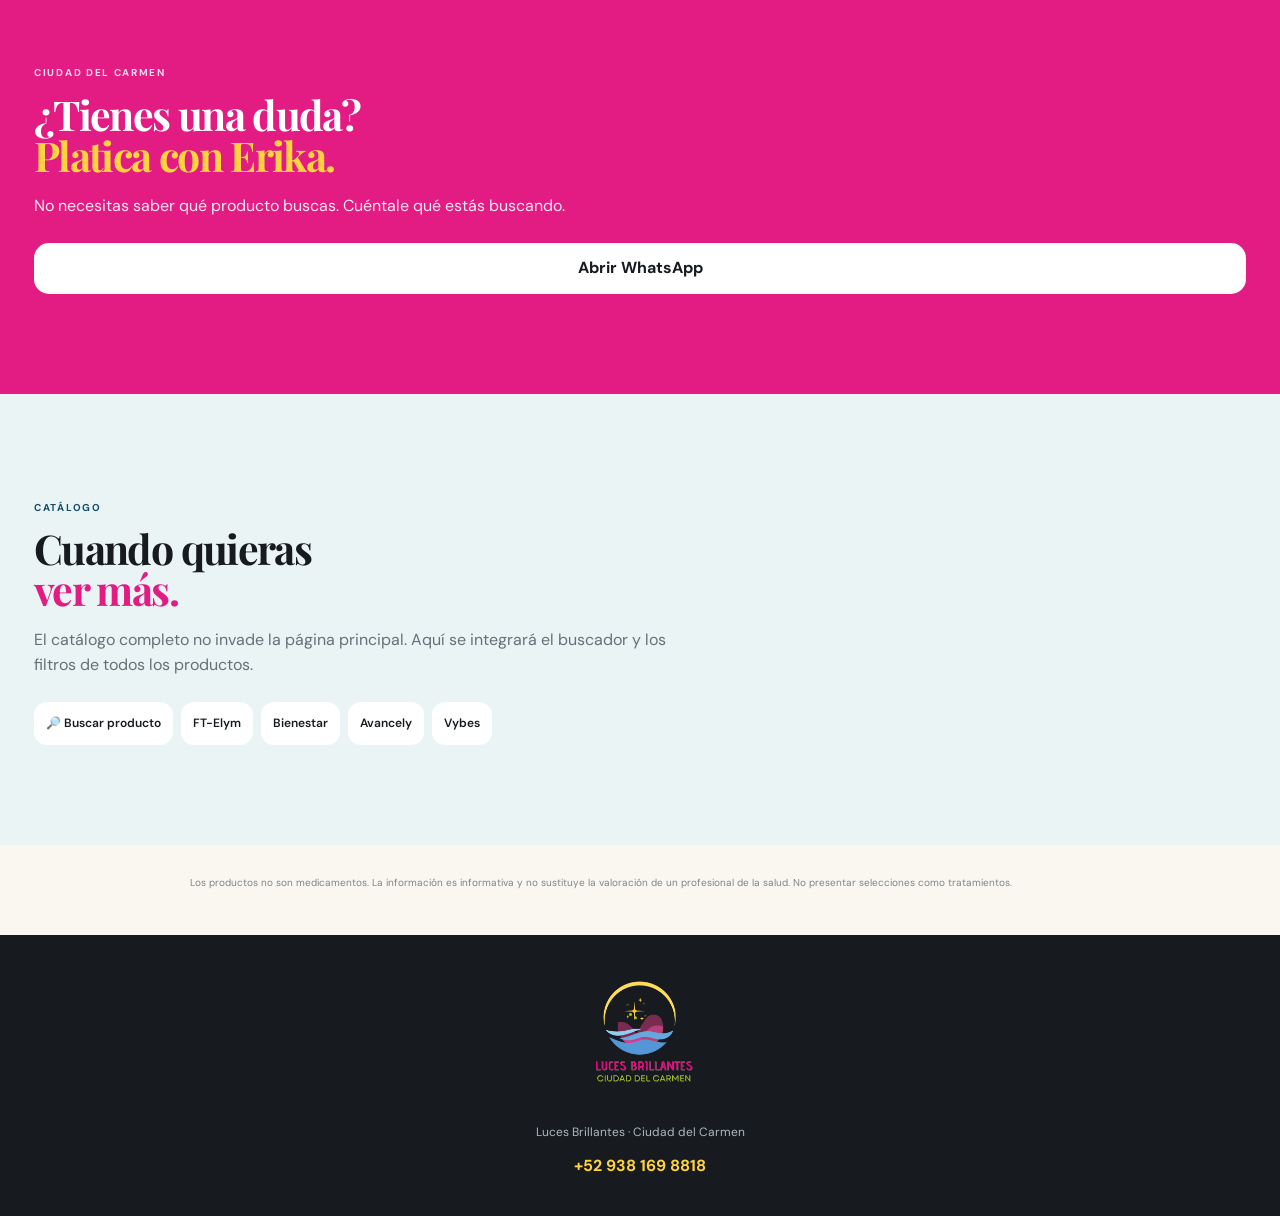
==== commit 1baf00fd: "Add files via upload" ====
--- a/index.html
+++ b/index.html
@@ -1,19 +1,33 @@
-<!doctype html><html lang="es"><head><meta charset="utf-8"><meta name="viewport" content="width=device-width,initial-scale=1,viewport-fit=cover"><meta name="theme-color" content="#6d3b74"><meta name="description" content="Luces Brillantes — bienestar Ismerely y atención personalizada con Erika Patricia Padrón Cerón en Ciudad del Carmen."><meta property="og:title" content="Luces Brillantes | Bienestar Ismerely"><meta property="og:description" content="Conoce a Erika, explora productos Ismerely y consulta directamente por WhatsApp."><meta property="og:type" content="website"><title>Luces Brillantes | Bienestar Ismerely</title><link rel="stylesheet" href="styles.css"></head><body>
-<a class="skip-link" href="#contenido">Saltar al contenido</a>
-<header class="site-header"><div class="nav-wrap"><a class="brand" href="#inicio"><span class="brand-mark">LB</span><span><strong>LUCES</strong><small>BRILLANTES</small></span></a><button class="menu-toggle" aria-label="Abrir menú" aria-expanded="false" aria-controls="main-nav"><span></span><span></span><span></span></button><nav id="main-nav" class="main-nav"><a href="#erika">Erika</a><a href="#ismerely">Ismerely</a><a href="#buscar">Encuentra</a><a href="#productos">Productos</a><a href="#contacto" class="nav-cta">Hablar con Erika</a></nav></div></header>
-<main id="contenido">
-<section class="hero section" id="inicio"><div class="hero-copy"><p class="eyebrow">CIUDAD DEL CARMEN · CAMPECHE</p><h1>Bienestar que comienza con una decisión.</h1><p class="lead">Conoce Luces Brillantes, un espacio de atención personalizada para descubrir productos Ismerely y encontrar opciones que acompañen tu estilo de vida.</p><div class="hero-actions"><a class="btn btn-primary" href="#erika">Conoce a Erika</a><a class="btn btn-ghost" href="#buscar">Encuentra lo que buscas</a></div><div class="hero-note"><span class="dot"></span> Atención por WhatsApp o llamada</div></div><div class="hero-card"><div class="hero-orbit orbit-a"></div><div class="hero-orbit orbit-b"></div><div class="hero-card-inner"><span class="monogram">LB</span><span class="hero-card-title">LUCES<br>BRILLANTES</span><span class="hero-card-sub">Bienestar · Cercanía · Acompañamiento</span></div></div></section>
-<section class="section intro" id="erika"><div class="section-kicker">01 · CONÓCELA</div><div class="two-col"><div class="portrait-placeholder"><div class="portrait-initials">EP</div><span>Fotografía de Erika</span><small>Reemplazar este espacio con su fotografía real.</small></div><div class="section-copy"><h2>Una mujer, una familia y un propósito.</h2><p class="accent-line">Erika Patricia Padrón Cerón</p><p>Madre y jefa de familia, con aproximadamente 10 años de trayectoria en el mundo de las redes de mercadeo.</p><p>Durante los últimos años ha desarrollado su camino dentro de Ismerely, adquiriendo experiencia y conocimiento para acercar a más familias mexicanas a una cultura de bienestar y mejores hábitos.</p><p>Desde Ciudad del Carmen, Erika busca acompañar a las personas que desean conocer alternativas de productos naturales y construir una rutina de cuidado más consciente.</p><a class="text-link" href="https://wa.me/529381698818?text=Hola%20Erika%2C%20conoc%C3%AD%20tu%20p%C3%A1gina%20Luces%20Brillantes%20y%20me%20gustar%C3%ADa%20recibir%20informaci%C3%B3n." target="_blank" rel="noopener">Hablar con Erika por WhatsApp ↗</a></div></div></section>
-<section class="section soft" id="ismerely"><div class="section-kicker">02 · LA PROPUESTA</div><div class="section-heading"><h2>Conoce Ismerely</h2><p>Una propuesta de bienestar que combina naturaleza, formulación y hábitos.</p></div><div class="pillars"><article class="pillar"><span class="pillar-number">01</span><h3>Herbolaria</h3><p>El estudio y aprovechamiento de plantas que forman parte de la propuesta de bienestar de Ismerely.</p></article><article class="pillar"><span class="pillar-number">02</span><h3>Alcalinicéutica</h3><p>Investigación y desarrollo de mezclas naturales dentro del Sistema de Regeneración Alcalina.</p></article><article class="pillar"><span class="pillar-number">03</span><h3>Trofología</h3><p>Combinación de ingredientes como parte de la filosofía de formulación de la empresa.</p></article></div><div class="philosophy"><div><span class="mini-label">HÁBITOS ELYM</span><h3>Los productos son parte de una rutina, no un sustituto de los buenos hábitos.</h3></div><p>El catálogo de Ismerely presenta los Hábitos ELYM como una guía para incorporar constancia, intención y cuidado personal a la vida cotidiana.</p></div></section>
-<section class="section quality"><div class="section-kicker">03 · CONFIANZA</div><div class="section-heading"><h2>Calidad que transforma vidas.</h2><p>Elementos de calidad y fabricación mencionados en el catálogo 2026 de Ismerely.</p></div><div class="quality-grid"><div class="quality-card"><strong>Hecho en México</strong><span>Origen y manufactura nacional.</span></div><div class="quality-card"><strong>Marca GTO</strong><span>Reconocimiento mencionado en el catálogo.</span></div><div class="quality-card"><strong>BPM</strong><span>Buenas Prácticas de Manufactura.</span></div><div class="quality-card"><strong>ISO 9001:2015</strong><span>Sistema de gestión de calidad señalado por Ismerely.</span></div></div></section>
-<section class="section finder" id="buscar"><div class="section-kicker">04 · DESCUBRE</div><div class="section-heading"><h2>¿Qué estás buscando?</h2><p>Explora opciones según lo que te interesa conocer y después consulta directamente con Erika.</p></div><div class="need-grid"><button class="need-card" data-filter="rodillas y articulaciones"><span>01</span><strong>Rodillas y articulaciones</strong><small>Ver opciones</small></button><button class="need-card" data-filter="digestión"><span>02</span><strong>Digestión</strong><small>Ver opciones</small></button><button class="need-card" data-filter="energía y vitalidad"><span>03</span><strong>Energía y vitalidad</strong><small>Ver opciones</small></button><button class="need-card" data-filter="descanso"><span>04</span><strong>Descanso</strong><small>Ver opciones</small></button><button class="need-card" data-filter="rutina y ejercicio"><span>05</span><strong>Rutina y ejercicio</strong><small>Ver opciones</small></button><button class="need-card" data-filter="nutrición"><span>06</span><strong>Nutrición</strong><small>Ver opciones</small></button><button class="need-card" data-filter="cuidado de la piel"><span>07</span><strong>Cuidado de la piel</strong><small>Ver opciones</small></button><button class="need-card" data-filter="bienestar general"><span>08</span><strong>Bienestar general</strong><small>Ver opciones</small></button></div></section>
-<section class="section selections"><div class="section-kicker">05 · SELECCIONES</div><div class="section-heading"><h2>Selecciones Luces Brillantes</h2><p>Combinaciones proporcionadas por Erika para conocer y consultar directamente con ella.</p></div><div class="kit-grid" id="kit-grid"></div><p class="medical-note">Estas selecciones son orientativas y no sustituyen medicamentos, tratamientos ni la valoración de un profesional de la salud.</p></section>
-<section class="section products-section" id="productos"><div class="section-kicker">06 · CATÁLOGO</div><div class="section-heading product-heading"><div><h2>Los favoritos de nuestros clientes.</h2><p>Una selección de productos destacados de Luces Brillantes. Los precios se consultan directamente con Erika.</p></div><div class="search-wrap"><label for="product-search">Buscar producto</label><input id="product-search" type="search" placeholder="Ej. Mahal, FTX, BeGreen..." autocomplete="off"></div></div><div class="filter-row"><button class="filter-btn active" data-line="Todos">Todos</button><button class="filter-btn" data-line="FT-Elym">FT-Elym</button><button class="filter-btn" data-line="Bienestar">Bienestar</button><button class="filter-btn" data-line="Avancely">Avancely</button></div><div class="product-grid" id="product-grid"></div><div class="catalog-note"><div><strong>¿No encuentras lo que buscas?</strong><p>El catálogo 2026 contiene más productos y presentaciones. Escríbele a Erika y te ayudará a localizarlo.</p></div><a class="btn btn-dark" href="https://wa.me/529381698818?text=Hola%20Erika%2C%20estoy%20buscando%20un%20producto%20de%20Ismerely%20y%20me%20gustar%C3%ADa%20saber%20si%20lo%20tienes%20disponible." target="_blank" rel="noopener">Preguntar por catálogo</a></div></section>
-<section class="section lines soft"><div class="section-kicker">07 · LÍNEAS</div><div class="section-heading"><h2>Explora las líneas.</h2><p>La estructura del catálogo 2026 se organiza en líneas de productos.</p></div><div class="line-grid"><article class="line-card"><span>01</span><h3>FT-Elym</h3><p>Hábitos y bienestar.</p></article><article class="line-card"><span>02</span><h3>Bienestar</h3><p>Nutrición y bienestar integral.</p></article><article class="line-card"><span>03</span><h3>Avancely</h3><p>Cuidado personal y belleza.</p></article><article class="line-card"><span>04</span><h3>Vybes</h3><p>Nutrición y productos para complementar distintos estilos de vida.</p></article></div></section>
-<section class="section how"><div class="section-kicker">08 · COMPRA</div><div class="section-heading"><h2>Así funciona.</h2><p>Sin carrito, sin complicaciones. Habla directamente con Erika.</p></div><div class="steps"><div><b>01</b><h3>Elige</h3><p>Encuentra un producto o una selección que te interese.</p></div><div><b>02</b><h3>Consulta</h3><p>Escríbele a Erika por WhatsApp o llámala.</p></div><div><b>03</b><h3>Acuerden</h3><p>Confirmen disponibilidad y los detalles de tu pedido.</p></div><div><b>04</b><h3>Recibe</h3><p>Entrega personal en Ciudad del Carmen o envío a acordar.</p></div></div></section>
-<section class="section contact" id="contacto"><div class="contact-card"><div><span class="mini-label">ATENCIÓN PERSONALIZADA</span><h2>¿Tienes dudas?</h2><p>Erika puede ayudarte a conocer los productos y opciones disponibles.</p><strong>Erika Patricia Padrón Cerón</strong><span>Ciudad del Carmen, Campeche</span></div><div class="contact-actions"><a class="btn btn-light" href="https://wa.me/529381698818?text=Hola%20Erika%2C%20llegu%C3%A9%20a%20Luces%20Brillantes%20y%20me%20gustar%C3%ADa%20recibir%20informaci%C3%B3n." target="_blank" rel="noopener">WhatsApp</a><a class="btn btn-outline-light" href="tel:+529381698818">Llamar</a><small>+52 938 169 8818</small></div></div></section>
-</main>
-<footer class="site-footer"><div><strong>LUCES BRILLANTES</strong><span>Atención personalizada en Ciudad del Carmen.</span></div><div class="footer-links"><a href="#inicio">Inicio</a><a href="#productos">Productos</a><a href="#contacto">Contacto</a><a href="https://www.ismerely.com/" target="_blank" rel="noopener">Ismerely oficial ↗</a></div><p class="disclaimer">Los productos mostrados son suplementos alimenticios y/o productos de cuidado personal según corresponda. No son medicamentos. La información de esta página es informativa y no sustituye la valoración de un profesional de la salud.</p></footer>
-<a class="floating-wa" href="https://wa.me/529381698818?text=Hola%20Erika%2C%20llegu%C3%A9%20a%20Luces%20Brillantes%20y%20me%20gustar%C3%ADa%20recibir%20informaci%C3%B3n." target="_blank" rel="noopener" aria-label="Contactar a Erika por WhatsApp">WA</a>
-<div class="modal" id="product-modal" aria-hidden="true" role="dialog" aria-modal="true" aria-labelledby="modal-title"><div class="modal-backdrop" data-close></div><div class="modal-panel"><button class="modal-close" data-close aria-label="Cerrar">×</button><div class="modal-image"><img id="modal-image" src="" alt=""></div><div class="modal-content"><span class="modal-line" id="modal-line"></span><h2 id="modal-title"></h2><p id="modal-description"></p><div class="modal-meta" id="modal-meta"></div><div class="modal-block"><strong>Ingredientes</strong><p id="modal-ingredients"></p></div><div class="modal-block"><strong>Modo de empleo</strong><p id="modal-usage"></p></div><p class="modal-disclaimer">Consulta disponibilidad, precio y cualquier duda directamente con Erika.</p><a id="modal-whatsapp" class="btn btn-primary btn-full" href="#" target="_blank" rel="noopener">Consultar con Erika</a></div></div></div>
-<script src="data.js"></script><script src="app.js"></script></body></html>
+<!doctype html><html lang="es"><head>
+<meta charset="utf-8"><meta name="viewport" content="width=device-width,initial-scale=1">
+<meta name="theme-color" content="#faf7f0"><meta name="description" content="Luces Brillantes · Ciudad del Carmen">
+<title>Luces Brillantes · Ciudad del Carmen</title>
+<link rel="preconnect" href="https://fonts.googleapis.com"><link rel="preconnect" href="https://fonts.gstatic.com" crossorigin>
+<link href="https://fonts.googleapis.com/css2?family=DM+Sans:wght@400;500;600;700&family=Playfair+Display:wght@500;600&display=swap" rel="stylesheet">
+<link rel="stylesheet" href="styles.css"></head><body>
+<header><a href="#inicio"><img src="assets/logo-luces-brillantes.png" alt="Luces Brillantes"></a><a class="wa" href="https://wa.me/529381698818" target="_blank">WhatsApp</a></header>
+<main id="inicio">
+<section class="hero"><div class="hero-text"><small>CIUDAD DEL CARMEN · CAMPECHE</small><h1>Bienestar que<br><i>comienza contigo.</i></h1><p>Conoce Luces Brillantes y encuentra opciones Ismerely con atención personalizada de Erika.</p><a class="btn" href="#buscar">¿Qué estás buscando?</a><a class="btn outline" href="https://wa.me/529381698818" target="_blank">Hablar con Erika</a></div><div class="water"></div><div class="island">✦</div></section>
+
+<section class="section intro"><small>LUZ LOCAL</small><h2>Desde una isla,<br><span>para tu bienestar.</span></h2><p>Luces Brillantes nace en Ciudad del Carmen. El agua, las curvas y la calma de la isla inspiran una identidad que se siente cercana y local, sin parecer una página turística.</p></section>
+
+<section class="section erika"><div class="photo">Foto de Erika</div><div><small>CONÓCELA</small><h2>Erika Patricia<br><span>Padrón Cerón</span></h2><p>Madre y jefa de familia, con aproximadamente 10 años de trayectoria en redes de mercadeo y alrededor de 4 años de experiencia dentro de Ismerely.</p><p>Su propósito es acercar a familias mexicanas a opciones de bienestar y productos naturales con atención personalizada.</p><a class="link" href="https://wa.me/529381698818" target="_blank">Contactar a Erika →</a></div></section>
+
+<section class="section search" id="buscar"><small>ENCUENTRA TU CAMINO</small><h2>¿Qué estás<br><span>buscando?</span></h2><p>En lugar de mostrarte todo de golpe, elige un tema y te enseñamos una pequeña selección.</p>
+<div class="needs"><button data-k="bienestar">Bienestar general <b>→</b></button><button data-k="articulaciones">Articulaciones <b>→</b></button><button data-k="digestión">Digestión <b>→</b></button><button data-k="energia">Energía y vitalidad <b>→</b></button><button data-k="descanso">Descanso <b>→</b></button><button data-k="piel">Cuidado de la piel <b>→</b></button><button data-k="ejercicio">Ejercicio <b>→</b></button><button data-k="todos">Ver catálogo <b>→</b></button></div>
+<div id="result" class="result" hidden><button id="close">×</button><h3 id="rtitle"></h3><div id="rproducts"></div><a class="btn" href="https://wa.me/529381698818" target="_blank">Consultar con Erika</a></div></section>
+
+<section class="section featured"><small>UNA SELECCIÓN</small><h2>Productos<br><span>para comenzar.</span></h2><p>Solo algunos productos destacados. El catálogo completo queda separado para no saturar la página principal.</p><div id="products" class="products"></div><a class="link center" href="#catalogo">Explorar catálogo completo →</a></section>
+
+<section class="section lines"><small>CONOCE LAS LÍNEAS</small><h2>Cuatro formas de<br><span>encontrar lo tuyo.</span></h2><div class="line-list"><a class="blue" href="#catalogo"><b>FT-Elym</b><small>Hábitos y bienestar</small>→</a><a class="pink" href="#catalogo"><b>Bienestar</b><small>Opciones para tu día a día</small>→</a><a class="green" href="#catalogo"><b>Avancely</b><small>Cuidado personal</small>→</a><a class="yellow" href="#catalogo"><b>Vybes</b><small>Nutrición y ejercicio</small>→</a></div></section>
+
+<section class="section proposal"><div><small>LA PROPUESTA</small><h2>Más que productos:<br><span>una forma de entender el bienestar.</span></h2><p>Conoce la propuesta de Ismerely y sus conceptos de Herbolaria, Alcalinicéutica y Trofología antes de elegir.</p><div class="pills"><span>Herbolaria</span><span>Alcalinicéutica</span><span>Trofología</span></div></div></section>
+
+<section class="section buy"><small>ASÍ FUNCIONA</small><h2>Comprar es<br><span>muy sencillo.</span></h2><ol><li><b>01</b>Elige lo que te interesa.</li><li><b>02</b>Escríbele a Erika por WhatsApp.</li><li><b>03</b>Consulta disponibilidad y precio.</li><li><b>04</b>Acuerdan entrega en Ciudad del Carmen o envío.</li></ol></section>
+
+<section class="section contact"><small>CIUDAD DEL CARMEN</small><h2>¿Tienes una duda?<br><span>Platica con Erika.</span></h2><p>No necesitas saber qué producto buscas. Cuéntale qué estás buscando.</p><a class="btn full" href="https://wa.me/529381698818" target="_blank">Abrir WhatsApp</a></section>
+
+<section class="section catalog" id="catalogo"><small>CATÁLOGO</small><h2>Cuando quieras<br><span>ver más.</span></h2><p>El catálogo completo no invade la página principal. Aquí se integrará el buscador y los filtros de todos los productos.</p><div class="mock"><span>🔎 Buscar producto</span><span>FT-Elym</span><span>Bienestar</span><span>Avancely</span><span>Vybes</span></div></section>
+<section class="legal"><p>Los productos no son medicamentos. La información es informativa y no sustituye la valoración de un profesional de la salud. No presentar selecciones como tratamientos.</p></section>
+</main><footer><img src="assets/logo-luces-brillantes.png" alt=""><p>Luces Brillantes · Ciudad del Carmen</p><a href="https://wa.me/529381698818" target="_blank">+52 938 169 8818</a></footer>
+<script src="app.js"></script></body></html>
--- a/styles.css
+++ b/styles.css
@@ -1 +1 @@
-:root{--plum:#6d3b74;--plum-dark:#43234b;--plum-soft:#f2eaf4;--cream:#fbf8f3;--ink:#262126;--muted:#6d666d;--line:#e6dfe6;--white:#fff;--shadow:0 16px 50px rgba(54,34,58,.10);--radius:24px;--max:1180px}*{box-sizing:border-box}html{scroll-behavior:smooth}body{margin:0;background:var(--cream);color:var(--ink);font-family:Inter,ui-sans-serif,system-ui,-apple-system,BlinkMacSystemFont,"Segoe UI",sans-serif;line-height:1.6}a{color:inherit;text-decoration:none}button,input{font:inherit}button{cursor:pointer}img{max-width:100%;display:block}.skip-link{position:absolute;left:-9999px}.skip-link:focus{left:16px;top:16px;background:#fff;padding:10px 14px;z-index:999}.site-header{position:sticky;top:0;z-index:50;background:rgba(251,248,243,.96);border-bottom:1px solid rgba(230,223,230,.9);backdrop-filter:blur(12px)}.nav-wrap{max-width:var(--max);margin:auto;padding:14px 24px;display:flex;align-items:center;justify-content:space-between;gap:20px}.brand{display:flex;align-items:center;gap:10px}.brand-mark{width:38px;height:38px;border-radius:12px;background:var(--plum);color:#fff;display:grid;place-items:center;font-weight:800;font-size:12px;letter-spacing:.08em}.brand strong,.brand small{display:block;line-height:1}.brand strong{font-size:13px;letter-spacing:.14em}.brand small{margin-top:5px;font-size:9px;letter-spacing:.24em;color:var(--muted)}.main-nav{display:flex;align-items:center;gap:25px;font-size:14px}.main-nav a{color:#5f5860}.main-nav a:hover{color:var(--plum)}.nav-cta{padding:10px 15px;background:var(--plum);color:#fff!important;border-radius:999px}.menu-toggle{display:none;border:0;background:none;padding:8px}.menu-toggle span{display:block;width:24px;height:2px;background:var(--ink);margin:5px}.section{max-width:var(--max);margin:auto;padding:96px 24px}.hero{min-height:720px;display:grid;grid-template-columns:1.1fr .9fr;align-items:center;gap:70px;padding-top:100px}.eyebrow,.section-kicker,.mini-label{font-size:11px;letter-spacing:.19em;font-weight:800;color:var(--plum)}h1,h2,h3{font-family:Georgia,"Times New Roman",serif;line-height:1.08;margin:0}h1{font-size:clamp(48px,7vw,86px);letter-spacing:-.045em;max-width:780px}h2{font-size:clamp(38px,5vw,58px);letter-spacing:-.035em}h3{font-size:25px}.lead{font-size:19px;max-width:650px;color:var(--muted);margin:25px 0 0}.hero-actions{display:flex;flex-wrap:wrap;gap:12px;margin-top:34px}.btn{display:inline-flex;align-items:center;justify-content:center;min-height:48px;padding:0 20px;border-radius:999px;font-weight:750;font-size:14px;border:1px solid transparent;transition:.2s ease}.btn-primary{background:var(--plum);color:#fff}.btn-primary:hover{background:var(--plum-dark);transform:translateY(-1px)}.btn-ghost{border-color:var(--line);background:#fff}.btn-ghost:hover{border-color:var(--plum);color:var(--plum)}.btn-dark{background:var(--ink);color:#fff}.btn-light{background:#fff;color:var(--plum)}.btn-outline-light{border-color:rgba(255,255,255,.45);color:#fff}.btn-full{width:100%}.hero-note{margin-top:20px;font-size:12px;color:var(--muted);display:flex;align-items:center;gap:8px}.dot{width:7px;height:7px;border-radius:50%;background:var(--plum)}.hero-card{aspect-ratio:1/1;max-width:520px;width:100%;margin:auto;position:relative;background:#e8dce9;border-radius:36px;overflow:hidden;box-shadow:var(--shadow)}.hero-card-inner{position:absolute;inset:14%;border:1px solid rgba(109,59,116,.25);border-radius:50%;display:flex;flex-direction:column;align-items:center;justify-content:center;text-align:center;background:rgba(251,248,243,.72)}.monogram{font-weight:800;letter-spacing:.12em;color:var(--plum);font-size:15px}.hero-card-title{font-family:Georgia,serif;font-size:clamp(34px,5vw,58px);line-height:.95;margin-top:12px;color:var(--plum-dark)}.hero-card-sub{font-size:11px;letter-spacing:.14em;text-transform:uppercase;color:var(--muted);margin-top:18px}.hero-orbit{position:absolute;border:1px solid rgba(109,59,116,.18);border-radius:50%}.orbit-a{width:76%;height:76%;left:12%;top:12%}.orbit-b{width:110%;height:110%;left:-5%;top:-5%}.intro{padding-top:50px}.two-col{display:grid;grid-template-columns:.78fr 1.22fr;gap:70px;align-items:center;margin-top:40px}.portrait-placeholder{aspect-ratio:4/5;max-width:430px;background:#e9e0e8;border-radius:28px;display:flex;align-items:center;justify-content:center;flex-direction:column;position:relative;overflow:hidden}.portrait-placeholder:before{content:"";width:150px;height:150px;border-radius:50%;border:1px solid rgba(109,59,116,.25);position:absolute}.portrait-initials{font-family:Georgia,serif;font-size:70px;color:var(--plum);position:relative}.portrait-placeholder span{font-weight:750;margin-top:18px;position:relative}.portrait-placeholder small{color:var(--muted);font-size:11px;text-align:center;max-width:220px;margin-top:5px;position:relative}.section-copy p{color:var(--muted);font-size:16px}.accent-line{font-weight:800!important;color:var(--plum)!important}.text-link{display:inline-flex;gap:10px;margin-top:15px;font-weight:800;color:var(--plum);font-size:14px}.soft{max-width:none;background:#f1eaf2}.soft>*{max-width:var(--max);margin-left:auto;margin-right:auto}.section-heading{margin-top:12px;display:flex;justify-content:space-between;gap:40px;align-items:end}.section-heading p{max-width:520px;color:var(--muted);margin:0}.pillars{display:grid;grid-template-columns:repeat(3,1fr);gap:18px;margin-top:45px}.pillar{background:#fff;border:1px solid var(--line);border-radius:var(--radius);padding:30px}.pillar-number{font-size:11px;letter-spacing:.16em;color:var(--plum);font-weight:800}.pillar h3{margin:24px 0 10px}.pillar p{color:var(--muted);font-size:14px;margin:0}.philosophy{margin-top:18px;background:var(--plum);color:#fff;border-radius:var(--radius);padding:34px;display:grid;grid-template-columns:1fr 1fr;gap:40px}.philosophy .mini-label{color:#dbc9de}.philosophy h3{font-size:32px;margin-top:10px}.philosophy p{margin:0;color:#eadfea}.quality-grid{display:grid;grid-template-columns:repeat(4,1fr);gap:14px;margin-top:38px}.quality-card{border-top:2px solid var(--plum);padding:20px 5px 5px}.quality-card strong{display:block;font-family:Georgia,serif;font-size:22px}.quality-card span{display:block;color:var(--muted);font-size:13px;margin-top:6px}.finder{padding-top:80px}.need-grid{display:grid;grid-template-columns:repeat(4,1fr);gap:12px;margin-top:40px}.need-card{text-align:left;border:1px solid var(--line);background:#fff;border-radius:20px;padding:24px;min-height:160px;display:flex;flex-direction:column;justify-content:space-between;transition:.2s}.need-card:hover{border-color:var(--plum);transform:translateY(-2px);box-shadow:var(--shadow)}.need-card span{font-size:11px;color:var(--plum);font-weight:800}.need-card strong{font-family:Georgia,serif;font-size:24px;line-height:1.08}.need-card small{color:var(--muted)}.kit-grid{display:grid;grid-template-columns:repeat(4,1fr);gap:14px;margin-top:40px}.kit-card{background:#fff;border:1px solid var(--line);border-radius:var(--radius);padding:24px;display:flex;flex-direction:column}.kit-card .kit-tag{font-size:10px;letter-spacing:.15em;color:var(--plum);font-weight:800}.kit-card h3{font-size:27px;margin:13px 0}.kit-products{list-style:none;padding:0;margin:0 0 20px;display:grid;gap:7px;flex:1}.kit-products li{font-size:13px;color:var(--muted);padding-left:15px;position:relative}.kit-products li:before{content:"";position:absolute;left:0;top:.7em;width:5px;height:5px;border-radius:50%;background:var(--plum)}.medical-note{font-size:12px;color:var(--muted);margin:20px 0 0}.products-section{padding-top:80px}.product-heading{align-items:end}.search-wrap{min-width:280px}.search-wrap label{display:block;font-size:11px;letter-spacing:.12em;text-transform:uppercase;color:var(--muted);margin-bottom:6px;font-weight:800}.search-wrap input{width:100%;height:46px;border:1px solid var(--line);border-radius:999px;padding:0 16px;background:#fff;outline:none}.search-wrap input:focus{border-color:var(--plum);box-shadow:0 0 0 3px rgba(109,59,116,.1)}.filter-row{display:flex;gap:8px;flex-wrap:wrap;margin-top:28px}.filter-btn{border:1px solid var(--line);background:#fff;border-radius:999px;padding:9px 15px;font-size:12px}.filter-btn.active{background:var(--plum);border-color:var(--plum);color:#fff}.product-grid{display:grid;grid-template-columns:repeat(4,1fr);gap:16px;margin-top:24px}.product-card{background:#fff;border:1px solid var(--line);border-radius:22px;overflow:hidden;display:flex;flex-direction:column}.product-media{aspect-ratio:1/1;overflow:hidden;background:#eee5ed}.product-media img{width:100%;height:100%;object-fit:cover;object-position:center 62%;transition:transform .3s}.product-card:hover .product-media img{transform:scale(1.03)}.product-body{padding:19px;display:flex;flex-direction:column;flex:1}.product-line{font-size:9px;text-transform:uppercase;letter-spacing:.15em;color:var(--plum);font-weight:850}.product-body h3{font-size:23px;margin:8px 0}.product-body p{font-size:13px;color:var(--muted);margin:0 0 18px}.product-actions{display:flex;gap:8px;margin-top:auto}.product-actions .btn{width:100%;font-size:12px;min-height:42px}.catalog-note{margin-top:28px;background:#f2eaf4;border-radius:22px;padding:25px;display:flex;justify-content:space-between;align-items:center;gap:25px}.catalog-note p{margin:5px 0 0;color:var(--muted);font-size:13px}.line-grid{display:grid;grid-template-columns:repeat(4,1fr);gap:15px;margin-top:40px}.line-card{background:#fff;border:1px solid var(--line);padding:26px;border-radius:22px;min-height:180px}.line-card span{font-size:10px;color:var(--plum);font-weight:800}.line-card h3{margin:24px 0 7px}.line-card p{margin:0;color:var(--muted);font-size:13px}.steps{display:grid;grid-template-columns:repeat(4,1fr);gap:30px;margin-top:42px}.steps b{font-size:11px;color:var(--plum);letter-spacing:.1em}.steps h3{margin:15px 0 8px}.steps p{color:var(--muted);font-size:14px;margin:0}.contact{padding-top:50px}.contact-card{background:var(--plum-dark);color:#fff;border-radius:30px;padding:45px;display:grid;grid-template-columns:1fr auto;gap:40px;align-items:center}.contact-card .mini-label{color:#dbc9de}.contact-card h2{margin:10px 0}.contact-card p,.contact-card>div:first-child>span{display:block;color:#ddcedf}.contact-card strong{display:block;margin-top:24px}.contact-actions{display:flex;flex-direction:column;gap:10px;align-items:stretch;min-width:200px}.contact-actions small{text-align:center;color:#cdb8d0;margin-top:3px}.site-footer{max-width:var(--max);margin:auto;padding:35px 24px 60px;display:grid;grid-template-columns:1fr auto;gap:25px;border-top:1px solid var(--line);font-size:12px}.site-footer strong{display:block;letter-spacing:.12em}.site-footer>div:first-child span{display:block;color:var(--muted);margin-top:5px}.footer-links{display:flex;gap:18px;flex-wrap:wrap;justify-content:flex-end}.footer-links a:hover{color:var(--plum)}.disclaimer{grid-column:1/-1;color:#8a818a;font-size:11px;max-width:900px;margin:5px 0 0}.floating-wa{position:fixed;right:18px;bottom:18px;width:56px;height:56px;border-radius:50%;background:#1f9b5b;color:#fff;display:grid;place-items:center;font-weight:900;font-size:12px;box-shadow:0 10px 30px rgba(0,0,0,.18);z-index:40}.modal{display:none;position:fixed;inset:0;z-index:100}.modal.open{display:block}.modal-backdrop{position:absolute;inset:0;background:rgba(35,25,37,.6)}.modal-panel{position:absolute;left:50%;top:50%;transform:translate(-50%,-50%);width:min(900px,calc(100% - 30px));max-height:90vh;overflow:auto;background:#fff;border-radius:28px;display:grid;grid-template-columns:.9fr 1.1fr;box-shadow:0 30px 100px rgba(0,0,0,.25)}.modal-close{position:absolute;right:12px;top:12px;width:38px;height:38px;border-radius:50%;border:0;background:#fff;font-size:28px;line-height:1;z-index:2}.modal-image{background:#eee5ed;min-height:520px}.modal-image img{width:100%;height:100%;object-fit:cover;object-position:center 62%}.modal-content{padding:38px}.modal-line{font-size:10px;letter-spacing:.15em;text-transform:uppercase;color:var(--plum);font-weight:800}.modal-content h2{font-size:42px;margin:8px 0 14px}.modal-content>p{color:var(--muted)}.modal-meta{display:flex;gap:10px;flex-wrap:wrap;margin:20px 0}.modal-meta span{background:var(--plum-soft);color:var(--plum);padding:7px 10px;border-radius:999px;font-size:11px;font-weight:750}.modal-block{border-top:1px solid var(--line);padding-top:16px;margin-top:16px}.modal-block strong{font-size:12px}.modal-block p{font-size:13px;color:var(--muted);margin:5px 0 0}.modal-disclaimer{font-size:11px!important;margin:20px 0 12px}@media(max-width:900px){.hero{grid-template-columns:1fr;min-height:auto;padding-top:70px}.hero-card{max-width:430px}.two-col{grid-template-columns:1fr;gap:35px}.portrait-placeholder{margin:auto}.pillars,.kit-grid,.quality-grid,.line-grid,.steps{grid-template-columns:repeat(2,1fr)}.need-grid{grid-template-columns:repeat(2,1fr)}.product-grid{grid-template-columns:repeat(2,1fr)}.philosophy,.contact-card{grid-template-columns:1fr}.contact-actions{max-width:260px}.site-footer{grid-template-columns:1fr}.footer-links{justify-content:flex-start}}@media(max-width:700px){.site-header{backdrop-filter:none}.main-nav{position:absolute;top:100%;left:0;right:0;background:var(--cream);border-bottom:1px solid var(--line);display:none;padding:14px 24px 22px;flex-direction:column;align-items:stretch;gap:5px}.main-nav.open{display:flex}.main-nav a{padding:11px 0}.nav-cta{text-align:center;margin-top:5px}.menu-toggle{display:block}.section{padding:72px 18px}.hero{padding-top:55px}.hero-card{max-width:350px}.hero-actions{flex-direction:column}.hero-actions .btn{width:100%}.section-heading{display:block}.section-heading p{margin-top:12px}.pillars,.quality-grid,.need-grid,.kit-grid,.product-grid,.line-grid,.steps{grid-template-columns:1fr}.need-card{min-height:135px}.search-wrap{margin-top:22px;min-width:0}.catalog-note{display:block}.catalog-note .btn{margin-top:15px;width:100%}.modal-panel{grid-template-columns:1fr;max-height:92vh}.modal-image{height:280px;min-height:0}.modal-content{padding:25px}.modal-content h2{font-size:36px}.site-footer{padding-left:18px;padding-right:18px}.footer-links{gap:12px}.floating-wa{right:14px;bottom:14px}}
+*{box-sizing:border-box}html{scroll-behavior:smooth}body{margin:0;background:#faf7f0;color:#171b20;font-family:"DM Sans",sans-serif;line-height:1.55}a{text-decoration:none;color:inherit}button{font:inherit}header{height:70px;position:sticky;top:0;z-index:5;background:#faf7f0ee;backdrop-filter:blur(10px);display:flex;align-items:center;justify-content:space-between;padding:8px 18px;border-bottom:1px solid #0000000d}header img{width:116px}.wa{border:1px solid #171b20;border-radius:999px;padding:9px 13px;font-size:12px;font-weight:700}.hero{min-height:650px;position:relative;overflow:hidden;padding:70px 22px 150px;background:linear-gradient(#fffaf0,#f5eee3)}.hero-text{position:relative;z-index:2;max-width:560px;margin:auto}.hero small,.section>small{letter-spacing:.17em;font-size:10px;font-weight:700;color:#164c6d}.hero h1,.section h2{font-family:"Playfair Display",serif;line-height:1;letter-spacing:-.04em}.hero h1{font-size:52px;margin:14px 0 20px}.hero h1 i{color:#e21c83;font-style:normal}.hero p{font-size:17px;color:#59656b;max-width:450px}.btn{display:inline-flex;align-items:center;justify-content:center;min-height:50px;background:#171b20;color:#fff;padding:13px 18px;border-radius:15px;font-weight:700;margin:8px 6px 0 0}.outline{background:transparent;color:#171b20;border:1px solid #171b2040}.water{position:absolute;left:-12%;right:-12%;bottom:-90px;height:260px;background:#5cb7e5;border-radius:50% 50% 0 0/35% 35% 0 0;transform:rotate(-3deg)}.water:after{content:"";position:absolute;left:-4%;right:-4%;top:60px;height:80px;background:#e21c83;border-radius:50%;opacity:.85}.island{position:absolute;right:12%;bottom:115px;width:100px;height:60px;background:#8e275d;border-radius:60% 40%;color:#ffd33f;text-align:center;padding-top:10px}.section{padding:78px 22px;max-width:960px;margin:auto}.section h2{font-size:41px;margin:10px 0 18px}.section h2 span{color:#e21c83}.section>p{color:#657078;max-width:650px}.intro p{font-size:17px}.erika{display:grid;gap:28px;align-items:center}.photo{aspect-ratio:4/5;border-radius:26px;background:linear-gradient(145deg,#e8ddd0,#cce8ed);display:flex;align-items:end;justify-content:center;padding:16px;color:#68757a;font-size:12px}.link{color:#164c6d;font-weight:700;display:inline-block;margin-top:8px}.search{background:#164c6d;color:white;max-width:none}.search>small{color:#bdeeff}.search h2 span{color:#ffd33f}.search>p{color:#d8e6ec}.needs{display:grid;grid-template-columns:1fr 1fr;gap:9px;margin-top:25px}.needs button{background:#ffffff0c;color:#fff;border:1px solid #ffffff30;border-radius:15px;padding:16px 13px;text-align:left;min-height:70px;display:flex;justify-content:space-between}.result{background:#faf7f0;color:#171b20;margin-top:20px;padding:18px;border-radius:20px;position:relative}.result>#close{position:absolute;right:12px;top:8px;background:none;border:0;font-size:28px}.result h3{margin-top:0}.result div{padding:11px;border-bottom:1px solid #ddd}.featured{background:#f1ece2;max-width:none}.products{display:grid;grid-template-columns:1fr 1fr;gap:11px;margin-top:25px}.product{background:#fff;border-radius:18px;padding:15px;min-height:170px}.icon{width:52px;height:52px;border-radius:15px;background:#e5f4f7;margin-bottom:18px}.product:nth-child(2) .icon{background:#fae4ee}.product:nth-child(3) .icon{background:#eef4d9}.product:nth-child(4) .icon{background:#fff0bc}.product:nth-child(5) .icon{background:#e9e1ef}.product:nth-child(6) .icon{background:#f4e3db}.product h3{font-size:15px;margin:0}.product p{font-size:12px;color:#657078;margin:3px 0}.tag{font-size:9px;color:#164c6d;text-transform:uppercase;letter-spacing:.1em;font-weight:700}.center{text-align:center;display:block}.line-list{display:grid;gap:10px;margin-top:25px}.line-list a{background:#fff;border-radius:17px;padding:19px;display:grid;grid-template-columns:1fr auto;align-items:center;border-left:6px solid}.line-list small{color:#657078;grid-column:1}.line-list b{font-size:18px}.line-list .blue{border-color:#5cb7e5}.line-list .pink{border-color:#e21c83}.line-list .green{border-color:#83b719}.line-list .yellow{border-color:#ffd33f}.proposal>div{background:#fff;border-radius:26px;padding:28px;box-shadow:0 15px 45px #14374612}.pills{display:flex;gap:7px;flex-wrap:wrap;margin-top:20px}.pills span{background:#edf5f6;border-radius:999px;padding:8px 11px;font-size:11px;font-weight:700}.buy ol{list-style:none;padding:0;margin:25px 0}.buy li{padding:17px 0;border-bottom:1px solid #ddd7ce;display:flex;gap:18px}.buy li b{color:#e21c83}.contact{background:#e21c83;color:#fff;max-width:none}.contact>small{color:#ffd8ec}.contact h2 span{color:#ffd33f}.contact p{color:#ffe8f3}.full{width:100%;background:#fff;color:#171b20}.catalog{background:#eaf4f4;max-width:none}.mock{display:flex;gap:8px;flex-wrap:wrap;margin-top:24px}.mock span{background:#fff;border-radius:13px;padding:12px;font-size:12px;font-weight:600}.legal{padding:30px 22px 45px}.legal p{max-width:900px;margin:auto;color:#7b8589;font-size:10px}footer{background:#171b20;color:#fff;text-align:center;padding:38px 20px}footer img{width:130px}footer p{font-size:12px;color:#aeb8bc}footer a{color:#ffd33f;font-weight:700}@media(min-width:700px){.hero{padding:100px 34px 170px}.hero h1{font-size:74px}.section{padding:100px 34px}.erika{grid-template-columns:330px 1fr}.needs{grid-template-columns:repeat(4,1fr)}.products{grid-template-columns:repeat(3,1fr)}.line-list{grid-template-columns:1fr 1fr}}
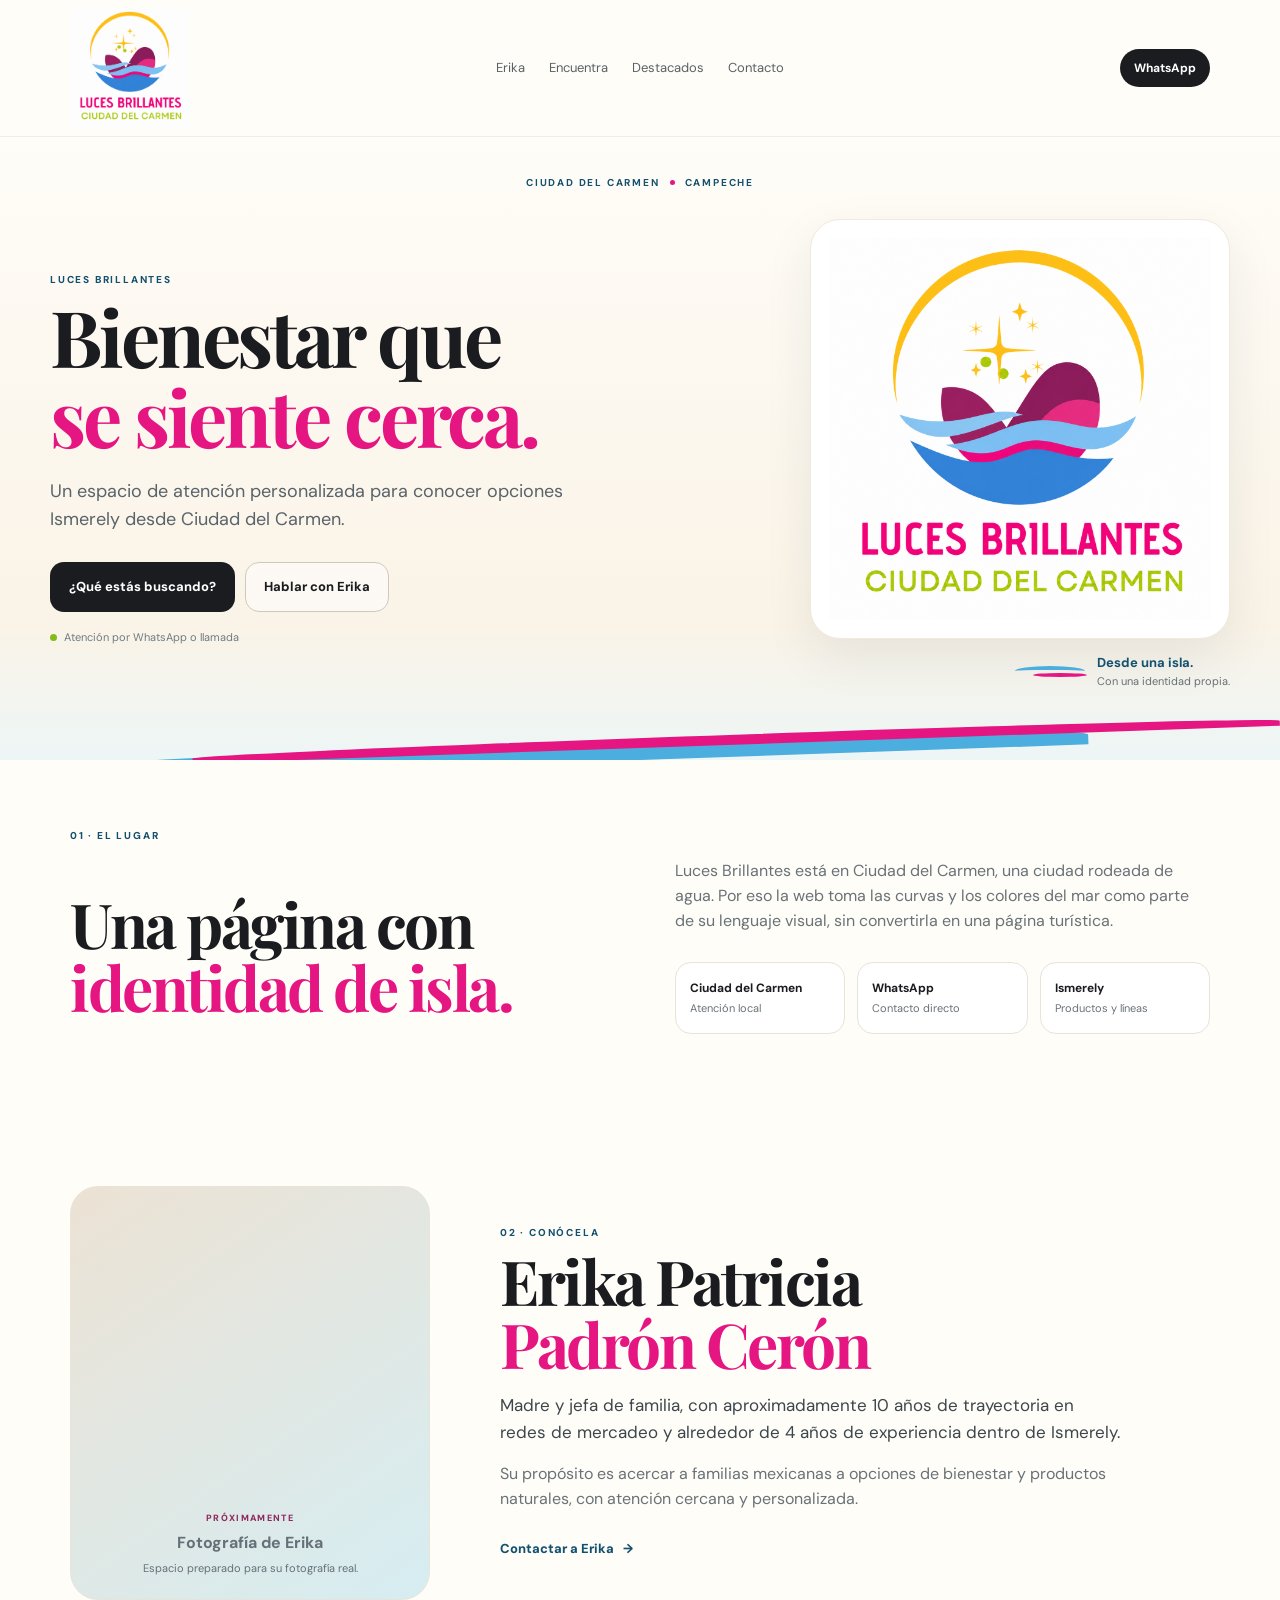
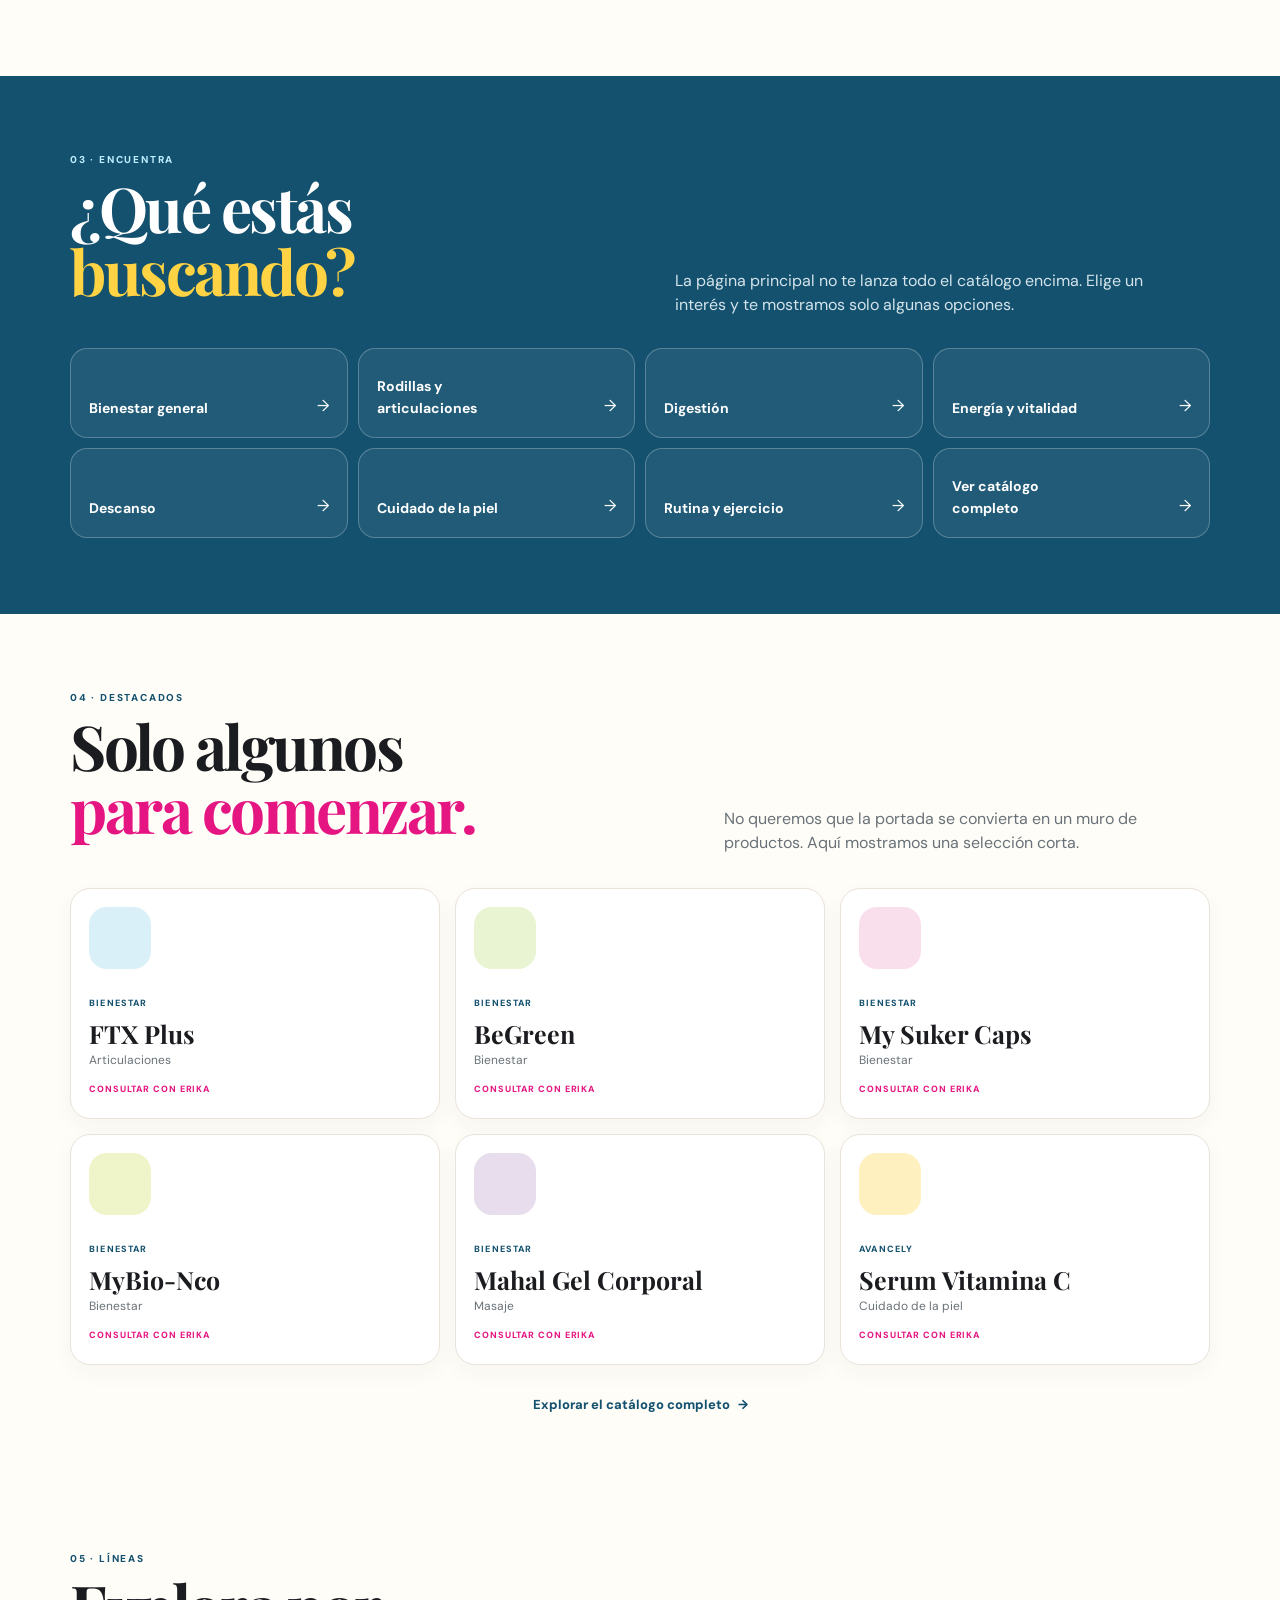
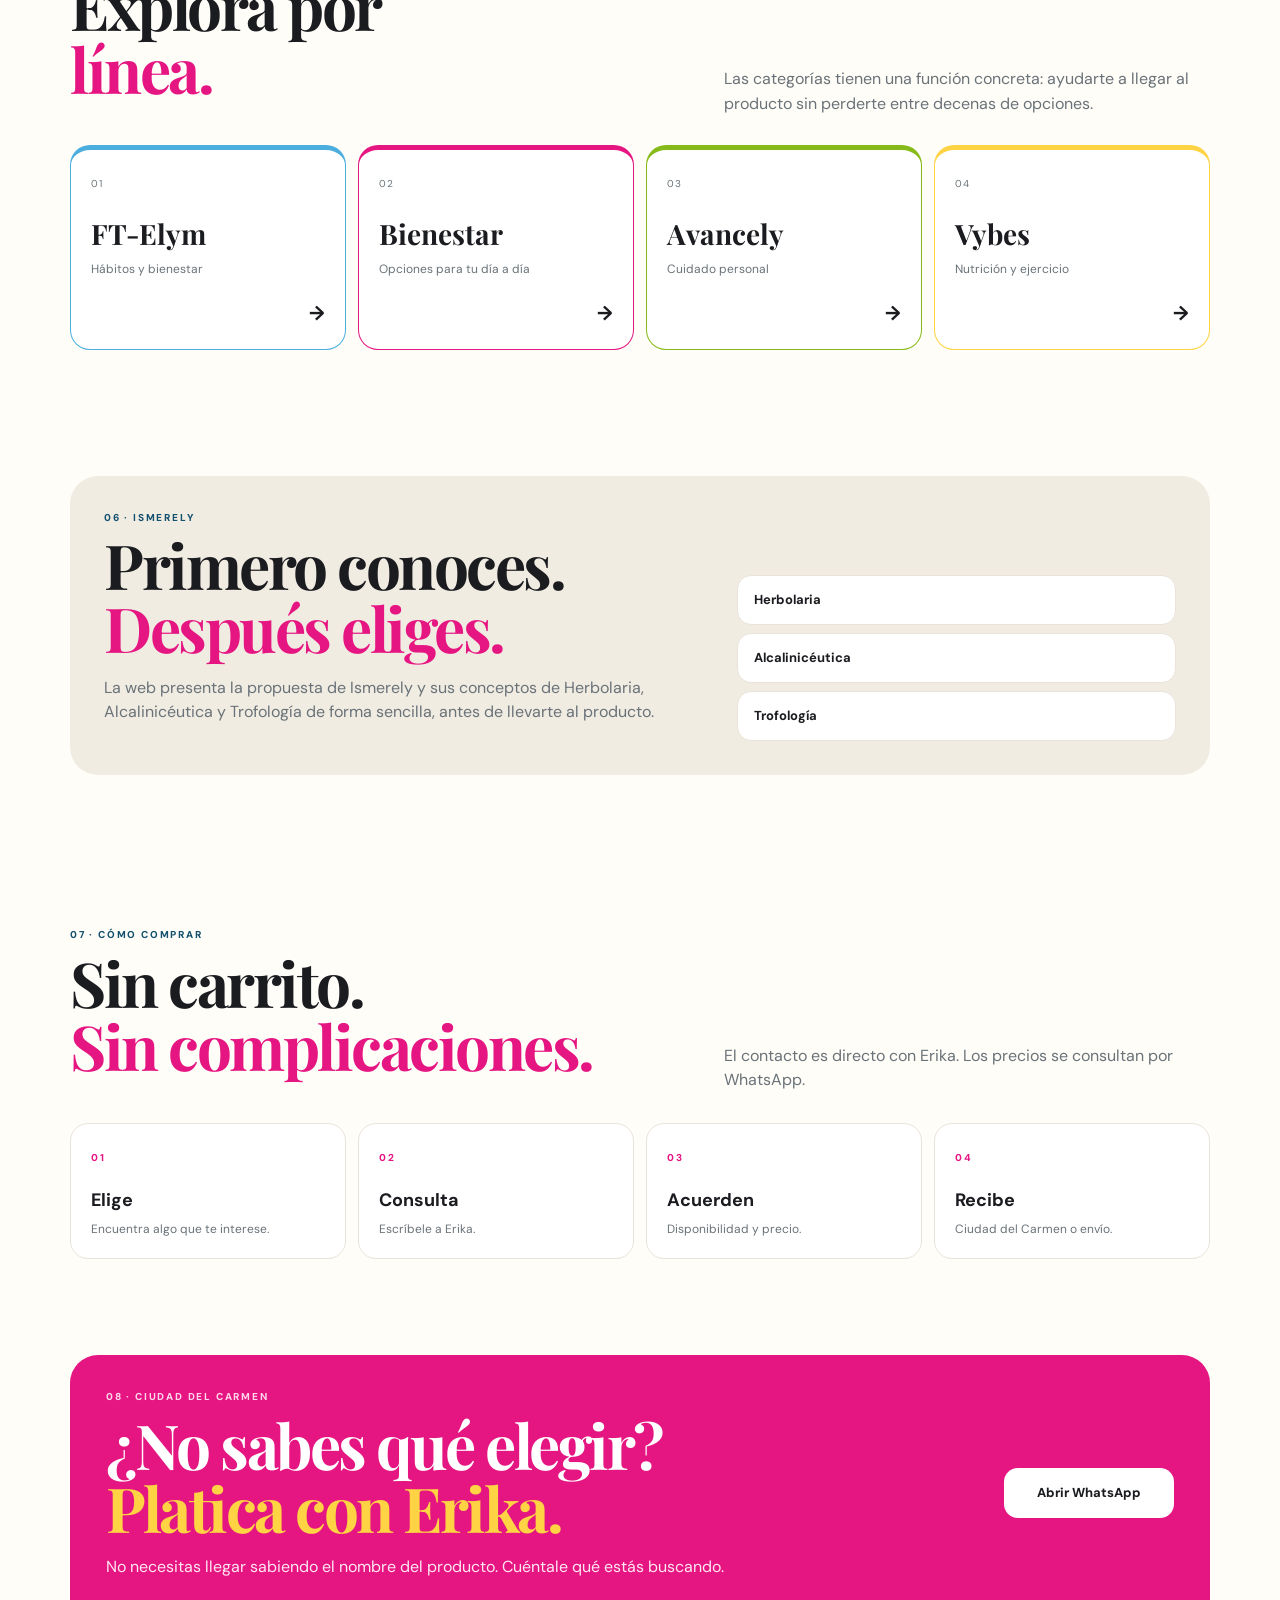
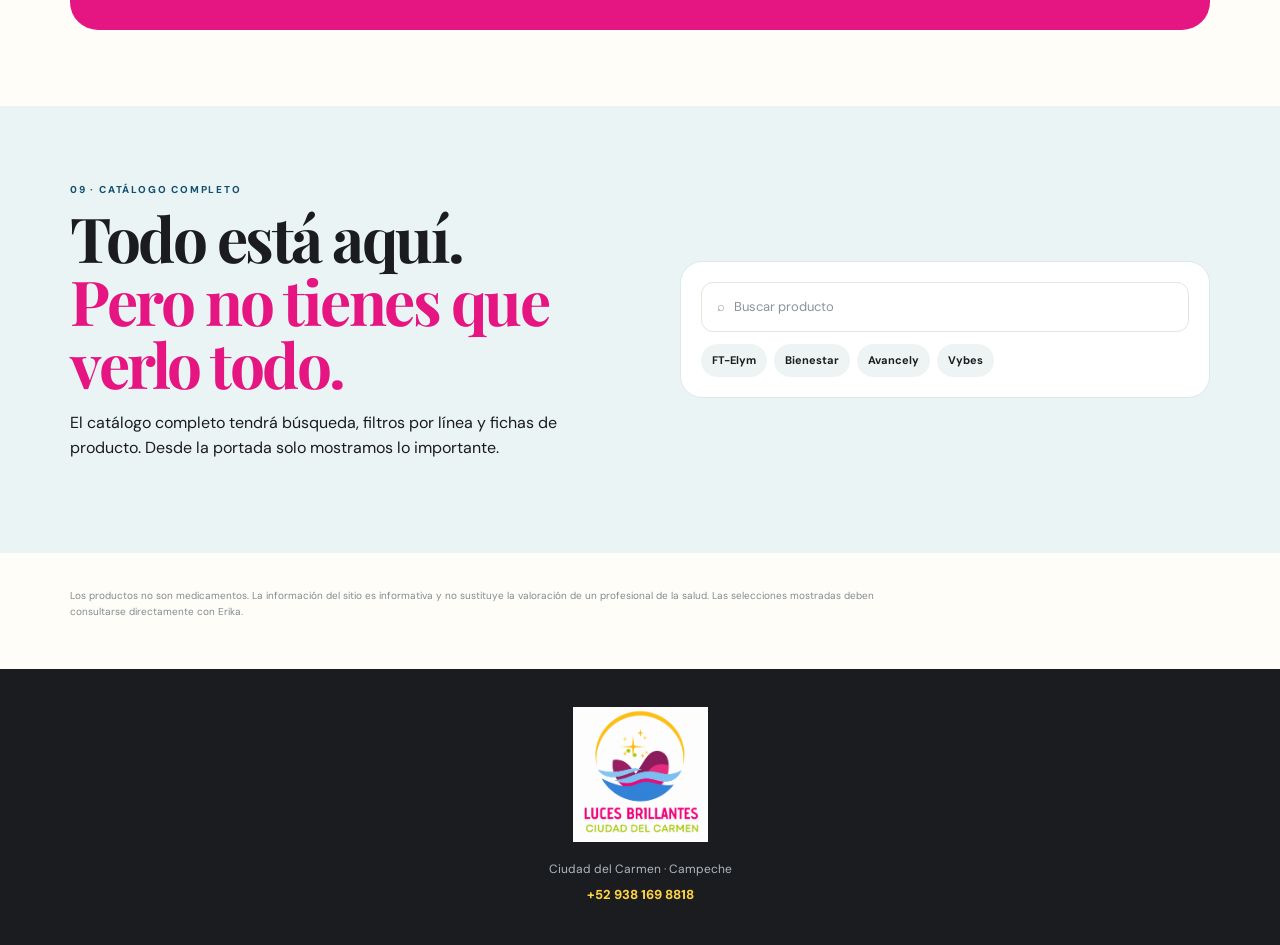
==== commit 3b4f3b55: "Add files via upload" ====
--- a/index.html
+++ b/index.html
@@ -1,33 +1,230 @@
-<!doctype html><html lang="es"><head>
-<meta charset="utf-8"><meta name="viewport" content="width=device-width,initial-scale=1">
-<meta name="theme-color" content="#faf7f0"><meta name="description" content="Luces Brillantes · Ciudad del Carmen">
+<!doctype html>
+<html lang="es">
+<head>
+<meta charset="utf-8">
+<meta name="viewport" content="width=device-width, initial-scale=1, viewport-fit=cover">
+<meta name="theme-color" content="#fffdf8">
+<meta name="description" content="Luces Brillantes · Ciudad del Carmen · bienestar y productos Ismerely con atención personalizada de Erika.">
 <title>Luces Brillantes · Ciudad del Carmen</title>
-<link rel="preconnect" href="https://fonts.googleapis.com"><link rel="preconnect" href="https://fonts.gstatic.com" crossorigin>
+<link rel="preconnect" href="https://fonts.googleapis.com">
+<link rel="preconnect" href="https://fonts.gstatic.com" crossorigin>
 <link href="https://fonts.googleapis.com/css2?family=DM+Sans:wght@400;500;600;700&family=Playfair+Display:wght@500;600&display=swap" rel="stylesheet">
-<link rel="stylesheet" href="styles.css"></head><body>
-<header><a href="#inicio"><img src="assets/logo-luces-brillantes.png" alt="Luces Brillantes"></a><a class="wa" href="https://wa.me/529381698818" target="_blank">WhatsApp</a></header>
+<link rel="stylesheet" href="styles.css">
+</head>
+<body>
+<header class="header">
+  <div class="header-inner">
+    <a class="header-logo" href="#inicio" aria-label="Luces Brillantes">
+      <img src="assets/logo-luces-brillantes.png" alt="Luces Brillantes">
+    </a>
+    <nav class="nav" aria-label="Navegación">
+      <a href="#erika">Erika</a>
+      <a href="#buscar">Encuentra</a>
+      <a href="#destacados">Destacados</a>
+      <a href="#contacto">Contacto</a>
+    </nav>
+    <a class="header-wa" href="https://wa.me/529381698818?text=Hola%20Erika%2C%20llegu%C3%A9%20a%20Luces%20Brillantes." target="_blank" rel="noopener">WhatsApp</a>
+  </div>
+</header>
+
 <main id="inicio">
-<section class="hero"><div class="hero-text"><small>CIUDAD DEL CARMEN · CAMPECHE</small><h1>Bienestar que<br><i>comienza contigo.</i></h1><p>Conoce Luces Brillantes y encuentra opciones Ismerely con atención personalizada de Erika.</p><a class="btn" href="#buscar">¿Qué estás buscando?</a><a class="btn outline" href="https://wa.me/529381698818" target="_blank">Hablar con Erika</a></div><div class="water"></div><div class="island">✦</div></section>
-
-<section class="section intro"><small>LUZ LOCAL</small><h2>Desde una isla,<br><span>para tu bienestar.</span></h2><p>Luces Brillantes nace en Ciudad del Carmen. El agua, las curvas y la calma de la isla inspiran una identidad que se siente cercana y local, sin parecer una página turística.</p></section>
-
-<section class="section erika"><div class="photo">Foto de Erika</div><div><small>CONÓCELA</small><h2>Erika Patricia<br><span>Padrón Cerón</span></h2><p>Madre y jefa de familia, con aproximadamente 10 años de trayectoria en redes de mercadeo y alrededor de 4 años de experiencia dentro de Ismerely.</p><p>Su propósito es acercar a familias mexicanas a opciones de bienestar y productos naturales con atención personalizada.</p><a class="link" href="https://wa.me/529381698818" target="_blank">Contactar a Erika →</a></div></section>
-
-<section class="section search" id="buscar"><small>ENCUENTRA TU CAMINO</small><h2>¿Qué estás<br><span>buscando?</span></h2><p>En lugar de mostrarte todo de golpe, elige un tema y te enseñamos una pequeña selección.</p>
-<div class="needs"><button data-k="bienestar">Bienestar general <b>→</b></button><button data-k="articulaciones">Articulaciones <b>→</b></button><button data-k="digestión">Digestión <b>→</b></button><button data-k="energia">Energía y vitalidad <b>→</b></button><button data-k="descanso">Descanso <b>→</b></button><button data-k="piel">Cuidado de la piel <b>→</b></button><button data-k="ejercicio">Ejercicio <b>→</b></button><button data-k="todos">Ver catálogo <b>→</b></button></div>
-<div id="result" class="result" hidden><button id="close">×</button><h3 id="rtitle"></h3><div id="rproducts"></div><a class="btn" href="https://wa.me/529381698818" target="_blank">Consultar con Erika</a></div></section>
-
-<section class="section featured"><small>UNA SELECCIÓN</small><h2>Productos<br><span>para comenzar.</span></h2><p>Solo algunos productos destacados. El catálogo completo queda separado para no saturar la página principal.</p><div id="products" class="products"></div><a class="link center" href="#catalogo">Explorar catálogo completo →</a></section>
-
-<section class="section lines"><small>CONOCE LAS LÍNEAS</small><h2>Cuatro formas de<br><span>encontrar lo tuyo.</span></h2><div class="line-list"><a class="blue" href="#catalogo"><b>FT-Elym</b><small>Hábitos y bienestar</small>→</a><a class="pink" href="#catalogo"><b>Bienestar</b><small>Opciones para tu día a día</small>→</a><a class="green" href="#catalogo"><b>Avancely</b><small>Cuidado personal</small>→</a><a class="yellow" href="#catalogo"><b>Vybes</b><small>Nutrición y ejercicio</small>→</a></div></section>
-
-<section class="section proposal"><div><small>LA PROPUESTA</small><h2>Más que productos:<br><span>una forma de entender el bienestar.</span></h2><p>Conoce la propuesta de Ismerely y sus conceptos de Herbolaria, Alcalinicéutica y Trofología antes de elegir.</p><div class="pills"><span>Herbolaria</span><span>Alcalinicéutica</span><span>Trofología</span></div></div></section>
-
-<section class="section buy"><small>ASÍ FUNCIONA</small><h2>Comprar es<br><span>muy sencillo.</span></h2><ol><li><b>01</b>Elige lo que te interesa.</li><li><b>02</b>Escríbele a Erika por WhatsApp.</li><li><b>03</b>Consulta disponibilidad y precio.</li><li><b>04</b>Acuerdan entrega en Ciudad del Carmen o envío.</li></ol></section>
-
-<section class="section contact"><small>CIUDAD DEL CARMEN</small><h2>¿Tienes una duda?<br><span>Platica con Erika.</span></h2><p>No necesitas saber qué producto buscas. Cuéntale qué estás buscando.</p><a class="btn full" href="https://wa.me/529381698818" target="_blank">Abrir WhatsApp</a></section>
-
-<section class="section catalog" id="catalogo"><small>CATÁLOGO</small><h2>Cuando quieras<br><span>ver más.</span></h2><p>El catálogo completo no invade la página principal. Aquí se integrará el buscador y los filtros de todos los productos.</p><div class="mock"><span>🔎 Buscar producto</span><span>FT-Elym</span><span>Bienestar</span><span>Avancely</span><span>Vybes</span></div></section>
-<section class="legal"><p>Los productos no son medicamentos. La información es informativa y no sustituye la valoración de un profesional de la salud. No presentar selecciones como tratamientos.</p></section>
-</main><footer><img src="assets/logo-luces-brillantes.png" alt=""><p>Luces Brillantes · Ciudad del Carmen</p><a href="https://wa.me/529381698818" target="_blank">+52 938 169 8818</a></footer>
-<script src="app.js"></script></body></html>+  <section class="hero">
+    <div class="hero-topline">
+      <span>CIUDAD DEL CARMEN</span>
+      <span class="hero-dot"></span>
+      <span>CAMPECHE</span>
+    </div>
+
+    <div class="hero-grid">
+      <div class="hero-copy">
+        <p class="kicker">LUCES BRILLANTES</p>
+        <h1>Bienestar que<br><em>se siente cerca.</em></h1>
+        <p class="hero-text">Un espacio de atención personalizada para conocer opciones Ismerely desde Ciudad del Carmen.</p>
+        <div class="hero-actions">
+          <a class="button button-dark" href="#buscar">¿Qué estás buscando?</a>
+          <a class="button button-outline" href="https://wa.me/529381698818?text=Hola%20Erika%2C%20quiero%20conocer%20Luces%20Brillantes." target="_blank" rel="noopener">Hablar con Erika</a>
+        </div>
+        <div class="hero-meta"><span class="pulse"></span> Atención por WhatsApp o llamada</div>
+      </div>
+
+      <div class="hero-logo-wrap">
+        <div class="hero-logo-card">
+          <img src="assets/logo-luces-brillantes.png" alt="Logo Luces Brillantes">
+        </div>
+        <div class="island-caption">
+          <span class="water-line"></span>
+          <div>
+            <strong>Desde una isla.</strong>
+            <small>Con una identidad propia.</small>
+          </div>
+        </div>
+      </div>
+    </div>
+
+    <div class="wave-strip" aria-hidden="true">
+      <span class="wave-blue"></span>
+      <span class="wave-pink"></span>
+    </div>
+  </section>
+
+  <section class="section intro">
+    <div class="section-tag">01 · EL LUGAR</div>
+    <div class="intro-grid">
+      <div>
+        <h2>Una página con<br><span>identidad de isla.</span></h2>
+      </div>
+      <div class="intro-copy">
+        <p>Luces Brillantes está en Ciudad del Carmen, una ciudad rodeada de agua. Por eso la web toma las curvas y los colores del mar como parte de su lenguaje visual, sin convertirla en una página turística.</p>
+        <div class="mini-stats">
+          <div><b>Ciudad del Carmen</b><span>Atención local</span></div>
+          <div><b>WhatsApp</b><span>Contacto directo</span></div>
+          <div><b>Ismerely</b><span>Productos y líneas</span></div>
+        </div>
+      </div>
+    </div>
+  </section>
+
+  <section class="section erika-section" id="erika">
+    <div class="erika-photo">
+      <div class="photo-badge">PRÓXIMAMENTE</div>
+      <span>Fotografía de Erika</span>
+      <small>Espacio preparado para su fotografía real.</small>
+    </div>
+    <div class="erika-copy">
+      <div class="section-tag">02 · CONÓCELA</div>
+      <h2>Erika Patricia<br><span>Padrón Cerón</span></h2>
+      <p class="lead">Madre y jefa de familia, con aproximadamente 10 años de trayectoria en redes de mercadeo y alrededor de 4 años de experiencia dentro de Ismerely.</p>
+      <p>Su propósito es acercar a familias mexicanas a opciones de bienestar y productos naturales, con atención cercana y personalizada.</p>
+      <a class="text-link" href="https://wa.me/529381698818?text=Hola%20Erika%2C%20quiero%20recibir%20informaci%C3%B3n%20sobre%20Luces%20Brillantes." target="_blank" rel="noopener">Contactar a Erika <span>→</span></a>
+    </div>
+  </section>
+
+  <section class="finder" id="buscar">
+    <div class="section finder-inner">
+      <div class="finder-head">
+        <div>
+          <div class="section-tag section-tag-light">03 · ENCUENTRA</div>
+          <h2>¿Qué estás<br><span>buscando?</span></h2>
+        </div>
+        <p>La página principal no te lanza todo el catálogo encima. Elige un interés y te mostramos solo algunas opciones.</p>
+      </div>
+
+      <div class="need-grid">
+        <button data-need="Bienestar general"><strong>Bienestar general</strong><span>→</span></button>
+        <button data-need="Rodillas y articulaciones"><strong>Rodillas y articulaciones</strong><span>→</span></button>
+        <button data-need="Digestión"><strong>Digestión</strong><span>→</span></button>
+        <button data-need="Energía y vitalidad"><strong>Energía y vitalidad</strong><span>→</span></button>
+        <button data-need="Descanso"><strong>Descanso</strong><span>→</span></button>
+        <button data-need="Cuidado de la piel"><strong>Cuidado de la piel</strong><span>→</span></button>
+        <button data-need="Rutina y ejercicio"><strong>Rutina y ejercicio</strong><span>→</span></button>
+        <a class="need-catalog" href="#catalogo"><strong>Ver catálogo completo</strong><span>→</span></a>
+      </div>
+
+      <div class="result-panel" id="result" hidden>
+        <div class="result-top">
+          <div>
+            <span class="result-kicker">SELECCIÓN</span>
+            <h3 id="result-title"></h3>
+          </div>
+          <button id="result-close" aria-label="Cerrar">×</button>
+        </div>
+        <div class="result-list" id="result-list"></div>
+        <a class="button button-light full" href="https://wa.me/529381698818?text=Hola%20Erika%2C%20quiero%20consultar%20sobre%20una%20selecci%C3%B3n%20de%20productos." target="_blank" rel="noopener">Consultar con Erika</a>
+      </div>
+    </div>
+  </section>
+
+  <section class="section" id="destacados">
+    <div class="section-tag">04 · DESTACADOS</div>
+    <div class="section-title-row">
+      <div>
+        <h2>Solo algunos<br><span>para comenzar.</span></h2>
+      </div>
+      <p>No queremos que la portada se convierta en un muro de productos. Aquí mostramos una selección corta.</p>
+    </div>
+    <div class="product-grid" id="product-grid"></div>
+    <a class="catalog-link" href="#catalogo">Explorar el catálogo completo <span>→</span></a>
+  </section>
+
+  <section class="section lines-section">
+    <div class="section-tag">05 · LÍNEAS</div>
+    <div class="section-title-row">
+      <h2>Explora por<br><span>línea.</span></h2>
+      <p>Las categorías tienen una función concreta: ayudarte a llegar al producto sin perderte entre decenas de opciones.</p>
+    </div>
+    <div class="line-grid">
+      <a href="#catalogo" class="line-card line-blue"><div><small>01</small><strong>FT-Elym</strong><span>Hábitos y bienestar</span></div><b>→</b></a>
+      <a href="#catalogo" class="line-card line-pink"><div><small>02</small><strong>Bienestar</strong><span>Opciones para tu día a día</span></div><b>→</b></a>
+      <a href="#catalogo" class="line-card line-green"><div><small>03</small><strong>Avancely</strong><span>Cuidado personal</span></div><b>→</b></a>
+      <a href="#catalogo" class="line-card line-yellow"><div><small>04</small><strong>Vybes</strong><span>Nutrición y ejercicio</span></div><b>→</b></a>
+    </div>
+  </section>
+
+  <section class="section philosophy">
+    <div class="philosophy-card">
+      <div>
+        <div class="section-tag">06 · ISMERELY</div>
+        <h2>Primero conoces.<br><span>Después eliges.</span></h2>
+        <p>La web presenta la propuesta de Ismerely y sus conceptos de Herbolaria, Alcalinicéutica y Trofología de forma sencilla, antes de llevarte al producto.</p>
+      </div>
+      <div class="concepts">
+        <span>Herbolaria</span>
+        <span>Alcalinicéutica</span>
+        <span>Trofología</span>
+      </div>
+    </div>
+  </section>
+
+  <section class="section how">
+    <div class="section-tag">07 · CÓMO COMPRAR</div>
+    <div class="section-title-row">
+      <h2>Sin carrito.<br><span>Sin complicaciones.</span></h2>
+      <p>El contacto es directo con Erika. Los precios se consultan por WhatsApp.</p>
+    </div>
+    <div class="steps">
+      <div><span>01</span><strong>Elige</strong><p>Encuentra algo que te interese.</p></div>
+      <div><span>02</span><strong>Consulta</strong><p>Escríbele a Erika.</p></div>
+      <div><span>03</span><strong>Acuerden</strong><p>Disponibilidad y precio.</p></div>
+      <div><span>04</span><strong>Recibe</strong><p>Ciudad del Carmen o envío.</p></div>
+    </div>
+  </section>
+
+  <section class="section contact-section" id="contacto">
+    <div class="contact-card">
+      <div>
+        <div class="section-tag section-tag-light">08 · CIUDAD DEL CARMEN</div>
+        <h2>¿No sabes qué elegir?<br><span>Platica con Erika.</span></h2>
+        <p>No necesitas llegar sabiendo el nombre del producto. Cuéntale qué estás buscando.</p>
+      </div>
+      <a class="button button-light contact-button" href="https://wa.me/529381698818?text=Hola%20Erika%2C%20llegu%C3%A9%20a%20Luces%20Brillantes%20y%20necesito%20orientaci%C3%B3n." target="_blank" rel="noopener">Abrir WhatsApp</a>
+    </div>
+  </section>
+
+  <section class="catalog-teaser" id="catalogo">
+    <div class="section catalog-inner">
+      <div>
+        <div class="section-tag">09 · CATÁLOGO COMPLETO</div>
+        <h2>Todo está aquí.<br><span>Pero no tienes que verlo todo.</span></h2>
+        <p>El catálogo completo tendrá búsqueda, filtros por línea y fichas de producto. Desde la portada solo mostramos lo importante.</p>
+      </div>
+      <div class="catalog-tools">
+        <div class="search-bar">⌕&nbsp;&nbsp; Buscar producto</div>
+        <div class="catalog-chips"><span>FT-Elym</span><span>Bienestar</span><span>Avancely</span><span>Vybes</span></div>
+      </div>
+    </div>
+  </section>
+
+  <section class="legal">
+    <p>Los productos no son medicamentos. La información del sitio es informativa y no sustituye la valoración de un profesional de la salud. Las selecciones mostradas deben consultarse directamente con Erika.</p>
+  </section>
+</main>
+
+<footer>
+  <img src="assets/logo-luces-brillantes.png" alt="Luces Brillantes">
+  <p>Ciudad del Carmen · Campeche</p>
+  <a href="https://wa.me/529381698818" target="_blank" rel="noopener">+52 938 169 8818</a>
+</footer>
+
+<script src="app.js"></script>
+</body>
+</html>
--- a/styles.css
+++ b/styles.css
@@ -1 +1,181 @@
-*{box-sizing:border-box}html{scroll-behavior:smooth}body{margin:0;background:#faf7f0;color:#171b20;font-family:"DM Sans",sans-serif;line-height:1.55}a{text-decoration:none;color:inherit}button{font:inherit}header{height:70px;position:sticky;top:0;z-index:5;background:#faf7f0ee;backdrop-filter:blur(10px);display:flex;align-items:center;justify-content:space-between;padding:8px 18px;border-bottom:1px solid #0000000d}header img{width:116px}.wa{border:1px solid #171b20;border-radius:999px;padding:9px 13px;font-size:12px;font-weight:700}.hero{min-height:650px;position:relative;overflow:hidden;padding:70px 22px 150px;background:linear-gradient(#fffaf0,#f5eee3)}.hero-text{position:relative;z-index:2;max-width:560px;margin:auto}.hero small,.section>small{letter-spacing:.17em;font-size:10px;font-weight:700;color:#164c6d}.hero h1,.section h2{font-family:"Playfair Display",serif;line-height:1;letter-spacing:-.04em}.hero h1{font-size:52px;margin:14px 0 20px}.hero h1 i{color:#e21c83;font-style:normal}.hero p{font-size:17px;color:#59656b;max-width:450px}.btn{display:inline-flex;align-items:center;justify-content:center;min-height:50px;background:#171b20;color:#fff;padding:13px 18px;border-radius:15px;font-weight:700;margin:8px 6px 0 0}.outline{background:transparent;color:#171b20;border:1px solid #171b2040}.water{position:absolute;left:-12%;right:-12%;bottom:-90px;height:260px;background:#5cb7e5;border-radius:50% 50% 0 0/35% 35% 0 0;transform:rotate(-3deg)}.water:after{content:"";position:absolute;left:-4%;right:-4%;top:60px;height:80px;background:#e21c83;border-radius:50%;opacity:.85}.island{position:absolute;right:12%;bottom:115px;width:100px;height:60px;background:#8e275d;border-radius:60% 40%;color:#ffd33f;text-align:center;padding-top:10px}.section{padding:78px 22px;max-width:960px;margin:auto}.section h2{font-size:41px;margin:10px 0 18px}.section h2 span{color:#e21c83}.section>p{color:#657078;max-width:650px}.intro p{font-size:17px}.erika{display:grid;gap:28px;align-items:center}.photo{aspect-ratio:4/5;border-radius:26px;background:linear-gradient(145deg,#e8ddd0,#cce8ed);display:flex;align-items:end;justify-content:center;padding:16px;color:#68757a;font-size:12px}.link{color:#164c6d;font-weight:700;display:inline-block;margin-top:8px}.search{background:#164c6d;color:white;max-width:none}.search>small{color:#bdeeff}.search h2 span{color:#ffd33f}.search>p{color:#d8e6ec}.needs{display:grid;grid-template-columns:1fr 1fr;gap:9px;margin-top:25px}.needs button{background:#ffffff0c;color:#fff;border:1px solid #ffffff30;border-radius:15px;padding:16px 13px;text-align:left;min-height:70px;display:flex;justify-content:space-between}.result{background:#faf7f0;color:#171b20;margin-top:20px;padding:18px;border-radius:20px;position:relative}.result>#close{position:absolute;right:12px;top:8px;background:none;border:0;font-size:28px}.result h3{margin-top:0}.result div{padding:11px;border-bottom:1px solid #ddd}.featured{background:#f1ece2;max-width:none}.products{display:grid;grid-template-columns:1fr 1fr;gap:11px;margin-top:25px}.product{background:#fff;border-radius:18px;padding:15px;min-height:170px}.icon{width:52px;height:52px;border-radius:15px;background:#e5f4f7;margin-bottom:18px}.product:nth-child(2) .icon{background:#fae4ee}.product:nth-child(3) .icon{background:#eef4d9}.product:nth-child(4) .icon{background:#fff0bc}.product:nth-child(5) .icon{background:#e9e1ef}.product:nth-child(6) .icon{background:#f4e3db}.product h3{font-size:15px;margin:0}.product p{font-size:12px;color:#657078;margin:3px 0}.tag{font-size:9px;color:#164c6d;text-transform:uppercase;letter-spacing:.1em;font-weight:700}.center{text-align:center;display:block}.line-list{display:grid;gap:10px;margin-top:25px}.line-list a{background:#fff;border-radius:17px;padding:19px;display:grid;grid-template-columns:1fr auto;align-items:center;border-left:6px solid}.line-list small{color:#657078;grid-column:1}.line-list b{font-size:18px}.line-list .blue{border-color:#5cb7e5}.line-list .pink{border-color:#e21c83}.line-list .green{border-color:#83b719}.line-list .yellow{border-color:#ffd33f}.proposal>div{background:#fff;border-radius:26px;padding:28px;box-shadow:0 15px 45px #14374612}.pills{display:flex;gap:7px;flex-wrap:wrap;margin-top:20px}.pills span{background:#edf5f6;border-radius:999px;padding:8px 11px;font-size:11px;font-weight:700}.buy ol{list-style:none;padding:0;margin:25px 0}.buy li{padding:17px 0;border-bottom:1px solid #ddd7ce;display:flex;gap:18px}.buy li b{color:#e21c83}.contact{background:#e21c83;color:#fff;max-width:none}.contact>small{color:#ffd8ec}.contact h2 span{color:#ffd33f}.contact p{color:#ffe8f3}.full{width:100%;background:#fff;color:#171b20}.catalog{background:#eaf4f4;max-width:none}.mock{display:flex;gap:8px;flex-wrap:wrap;margin-top:24px}.mock span{background:#fff;border-radius:13px;padding:12px;font-size:12px;font-weight:600}.legal{padding:30px 22px 45px}.legal p{max-width:900px;margin:auto;color:#7b8589;font-size:10px}footer{background:#171b20;color:#fff;text-align:center;padding:38px 20px}footer img{width:130px}footer p{font-size:12px;color:#aeb8bc}footer a{color:#ffd33f;font-weight:700}@media(min-width:700px){.hero{padding:100px 34px 170px}.hero h1{font-size:74px}.section{padding:100px 34px}.erika{grid-template-columns:330px 1fr}.needs{grid-template-columns:repeat(4,1fr)}.products{grid-template-columns:repeat(3,1fr)}.line-list{grid-template-columns:1fr 1fr}}+
+:root{
+  --paper:#fffdf8;
+  --paper-alt:#f3eee5;
+  --ink:#1b1c20;
+  --muted:#697278;
+  --blue:#4baede;
+  --blue-deep:#14516f;
+  --pink:#e51682;
+  --berry:#8f275d;
+  --lime:#86ba1a;
+  --yellow:#ffd343;
+  --white:#ffffff;
+  --border:#e9e3d9;
+  --shadow:0 18px 50px rgba(21,44,55,.08);
+  --radius:24px;
+}
+*{box-sizing:border-box}
+html{scroll-behavior:smooth}
+body{margin:0;background:var(--paper);color:var(--ink);font-family:"DM Sans",sans-serif;line-height:1.55}
+a{text-decoration:none;color:inherit}
+button{font:inherit}
+.header{position:sticky;top:0;z-index:40;background:rgba(255,253,248,.95);backdrop-filter:blur(14px);border-bottom:1px solid rgba(27,28,32,.07)}
+.header-inner{max-width:1180px;margin:auto;min-height:72px;padding:8px 20px;display:grid;grid-template-columns:1fr auto 1fr;align-items:center;gap:18px}
+.header-logo img{width:120px;display:block}
+.nav{display:flex;gap:24px;justify-content:center;font-size:13px;color:#596167}
+.nav a:hover{color:var(--pink)}
+.header-wa{justify-self:end;padding:10px 14px;background:var(--ink);color:#fff;border-radius:999px;font-size:12px;font-weight:700}
+
+.hero{position:relative;overflow:hidden;padding:38px 20px 70px;background:linear-gradient(180deg,#fffdf8 0%,#faf3e7 78%,#edf6f6 100%)}
+.hero-topline{max-width:1180px;margin:0 auto 28px;display:flex;justify-content:center;align-items:center;gap:10px;font-size:10px;letter-spacing:.18em;font-weight:700;color:var(--blue-deep)}
+.hero-dot{width:5px;height:5px;border-radius:50%;background:var(--pink)}
+.hero-grid{max-width:1180px;margin:auto;display:grid;grid-template-columns:minmax(0,1fr) 420px;gap:55px;align-items:center;position:relative;z-index:2}
+.kicker,.section-tag{font-size:10px;letter-spacing:.18em;font-weight:800;color:var(--blue-deep)}
+.hero h1,.section h2{font-family:"Playfair Display",serif;line-height:1.02;letter-spacing:-.04em}
+.hero h1{font-size:clamp(48px,7vw,78px);margin:10px 0 22px}
+.hero h1 em{font-style:normal;color:var(--pink)}
+.hero-text{font-size:18px;max-width:560px;color:#59636a;margin:0}
+.hero-actions{display:flex;flex-wrap:wrap;gap:10px;margin-top:28px}
+.button{display:inline-flex;align-items:center;justify-content:center;min-height:50px;padding:13px 18px;border-radius:14px;font-weight:750;font-size:13px;border:1px solid transparent}
+.button-dark{background:var(--ink);color:#fff}
+.button-outline{border-color:#cfc8bd;background:#fff8}
+.button-light{background:#fff;color:var(--ink)}
+.full{width:100%}
+.hero-meta{margin-top:17px;color:#707b80;font-size:11px;display:flex;align-items:center;gap:7px}
+.pulse{width:7px;height:7px;border-radius:50%;background:var(--lime)}
+.hero-logo-card{background:#fff;border-radius:30px;padding:18px;box-shadow:var(--shadow);border:1px solid #efe9de}
+.hero-logo-card img{display:block;width:100%;height:auto}
+.island-caption{margin-top:14px;display:flex;align-items:center;justify-content:flex-end;gap:12px;color:#657078}
+.island-caption strong,.island-caption small{display:block}
+.island-caption strong{font-size:13px;color:var(--blue-deep)}
+.island-caption small{font-size:11px}
+.water-line{width:70px;height:10px;border-top:4px solid var(--blue);border-radius:50%;position:relative}
+.water-line:after{content:"";position:absolute;left:18px;top:3px;width:54px;border-top:4px solid var(--pink);border-radius:50%}
+.wave-strip{height:42px;position:absolute;left:0;right:0;bottom:0;transform:rotate(-2deg);display:flex;align-items:end}
+.wave-strip span{display:block;width:100%;height:20px;border-radius:50% 50% 0 0}
+.wave-blue{background:var(--blue)}
+.wave-pink{background:var(--pink);margin-left:-70%;height:10px!important;position:relative;top:-12px}
+
+.section{max-width:1180px;margin:auto;padding:76px 20px}
+.section h2{font-size:clamp(40px,5.5vw,62px);margin:8px 0 16px}
+.section h2 span{color:var(--pink)}
+.intro{padding-top:68px}
+.intro-grid{display:grid;grid-template-columns:1fr 1fr;gap:70px;align-items:end}
+.intro-copy>p,.section>p{color:var(--muted);font-size:16px}
+.mini-stats{display:grid;grid-template-columns:repeat(3,1fr);gap:12px;margin-top:28px}
+.mini-stats div{padding:16px 14px;background:#fff;border:1px solid var(--border);border-radius:16px}
+.mini-stats b,.mini-stats span{display:block}
+.mini-stats b{font-size:12px}
+.mini-stats span{margin-top:3px;font-size:11px;color:var(--muted)}
+
+.erika-section{display:grid;grid-template-columns:360px 1fr;gap:70px;align-items:center}
+.erika-photo{aspect-ratio:4/4.6;background:linear-gradient(145deg,#ece2d4,#d6edf2);border-radius:28px;border:1px solid var(--border);display:flex;flex-direction:column;justify-content:flex-end;align-items:center;padding:22px;text-align:center;color:#657078}
+.photo-badge{font-size:9px;letter-spacing:.15em;font-weight:800;color:var(--berry);margin-bottom:5px}
+.erika-photo span{font-weight:700}
+.erika-photo small{font-size:11px;margin-top:4px}
+.erika-copy p{color:var(--muted);max-width:620px}
+.lead{font-size:17px!important;color:#3c464c!important}
+.text-link{display:inline-flex;gap:9px;margin-top:12px;color:var(--blue-deep);font-size:13px;font-weight:800}
+
+.finder{background:var(--blue-deep);max-width:none;color:#fff}
+.finder-inner{max-width:1180px}
+.section-tag-light{color:#bdeeff}
+.finder h2 span{color:var(--yellow)}
+.finder-head{display:grid;grid-template-columns:1fr 1fr;gap:70px;align-items:end}
+.finder-head>p{margin:0;color:#d4e4ea;max-width:520px}
+.need-grid{display:grid;grid-template-columns:repeat(4,1fr);gap:10px;margin-top:30px}
+.need-grid button,.need-catalog{min-height:90px;padding:18px;border:1px solid rgba(255,255,255,.25);border-radius:17px;background:rgba(255,255,255,.06);color:#fff;display:flex;align-items:flex-end;justify-content:space-between;text-align:left;transition:.18s}
+.need-grid button:hover,.need-catalog:hover{background:rgba(255,255,255,.12);transform:translateY(-2px)}
+.need-grid strong{font-size:14px;max-width:150px}
+.result-panel{margin-top:18px;background:var(--paper);color:var(--ink);border-radius:22px;padding:20px;box-shadow:var(--shadow)}
+.result-top{display:flex;justify-content:space-between;align-items:start}
+.result-kicker{font-size:9px;letter-spacing:.14em;color:var(--pink);font-weight:800}
+.result-top h3{font-family:"Playfair Display",serif;font-size:30px;margin:7px 0 0}
+#result-close{border:0;background:none;font-size:30px;line-height:1;padding:0 4px;cursor:pointer}
+.result-list{display:grid;grid-template-columns:repeat(3,1fr);gap:8px;margin:18px 0}
+.result-item{padding:12px;border:1px solid var(--border);border-radius:14px;background:#fff}
+.result-item b{display:block;font-size:13px}.result-item small{color:var(--muted);font-size:10px}
+
+.section-title-row{display:grid;grid-template-columns:1.1fr .9fr;gap:60px;align-items:end}
+.section-title-row>p{margin:0;color:var(--muted)}
+.product-grid{display:grid;grid-template-columns:repeat(3,1fr);gap:15px;margin-top:32px}
+.product-card{min-height:205px;background:#fff;border:1px solid var(--border);border-radius:20px;padding:18px;display:flex;flex-direction:column;justify-content:space-between;box-shadow:0 8px 22px rgba(30,41,47,.04)}
+.product-art{width:62px;height:62px;border-radius:18px;margin-bottom:20px}
+.product-card.tone-blue .product-art{background:#d9f0f8}
+.product-card.tone-green .product-art{background:#e8f4d2}
+.product-card.tone-pink .product-art{background:#f9deeb}
+.product-card.tone-lime .product-art{background:#eff4c9}
+.product-card.tone-purple .product-art{background:#e7ddec}
+.product-card.tone-yellow .product-art{background:#fff0bf}
+.product-line{font-size:9px;letter-spacing:.13em;color:var(--blue-deep);text-transform:uppercase;font-weight:800}
+.product-card h3{font-family:"Playfair Display",serif;font-size:25px;line-height:1.02;margin:7px 0 5px}
+.product-card p{margin:0;color:var(--muted);font-size:12px}
+.product-tag{display:inline-block;margin-top:13px;font-size:9px;letter-spacing:.1em;text-transform:uppercase;font-weight:800;color:var(--pink)}
+.catalog-link{display:flex;justify-content:center;gap:8px;margin:30px 0 0;color:var(--blue-deep);font-weight:800;font-size:13px}
+
+.lines-section{padding-top:60px}
+.line-grid{display:grid;grid-template-columns:repeat(4,1fr);gap:12px;margin-top:28px}
+.line-card{min-height:205px;border-radius:20px;padding:20px;background:#fff;border:1px solid var(--border);display:flex;flex-direction:column;justify-content:space-between;border-top:5px solid}
+.line-card small{font-size:10px;letter-spacing:.14em;color:var(--muted)}
+.line-card strong{font-family:"Playfair Display",serif;font-size:28px;display:block;margin-top:18px}
+.line-card span{font-size:12px;color:var(--muted)}
+.line-card>b{font-size:20px;align-self:flex-end}
+.line-blue{border-color:var(--blue)} .line-pink{border-color:var(--pink)} .line-green{border-color:var(--lime)} .line-yellow{border-color:var(--yellow)}
+
+.philosophy{padding-top:50px}
+.philosophy-card{display:grid;grid-template-columns:1.15fr .85fr;gap:40px;align-items:end;background:#f1ece2;border-radius:28px;padding:34px;overflow:hidden}
+.philosophy-card p{max-width:610px;color:var(--muted)}
+.concepts{display:flex;flex-direction:column;gap:8px}
+.concepts span{padding:14px 16px;background:#fff;border-radius:14px;border:1px solid var(--border);font-weight:700;font-size:13px}
+
+.steps{display:grid;grid-template-columns:repeat(4,1fr);gap:12px;margin-top:30px}
+.steps>div{padding:20px;background:#fff;border:1px solid var(--border);border-radius:18px}
+.steps span{font-size:10px;letter-spacing:.15em;color:var(--pink);font-weight:800}
+.steps strong{display:block;font-size:18px;margin:18px 0 5px}
+.steps p{font-size:12px;color:var(--muted);margin:0}
+
+.contact-section{padding-top:20px}
+.contact-card{display:grid;grid-template-columns:1fr auto;gap:50px;align-items:center;padding:34px 36px;border-radius:28px;background:var(--pink);color:#fff}
+.contact-card .section-tag-light{color:#ffd5eb}
+.contact-card h2 span{color:var(--yellow)}
+.contact-card p{max-width:620px;color:#ffe7f1}
+.contact-button{min-width:170px}
+
+.catalog-teaser{background:#eaf4f4}
+.catalog-inner{display:grid;grid-template-columns:1fr 1fr;gap:80px;align-items:center}
+.catalog-tools{background:#fff;border:1px solid #dfe8e8;border-radius:22px;padding:20px}
+.search-bar{padding:14px 15px;border:1px solid var(--border);border-radius:12px;color:#8a9498;font-size:13px}
+.catalog-chips{display:flex;gap:7px;flex-wrap:wrap;margin-top:12px}
+.catalog-chips span{background:#eef4f4;border-radius:999px;padding:8px 11px;font-size:11px;font-weight:700}
+.legal{padding:25px 20px 40px;max-width:1180px;margin:auto}
+.legal p{font-size:10px;color:#808b8f;max-width:850px}
+footer{background:var(--ink);color:#fff;text-align:center;padding:38px 20px}
+footer img{width:135px}
+footer p{font-size:12px;color:#aeb8bc;margin:10px 0 4px}
+footer a{color:var(--yellow);font-size:13px;font-weight:800}
+
+@media(max-width:900px){
+  .header-inner{grid-template-columns:1fr auto;}.nav{display:none}
+  .hero-grid,.intro-grid,.section-title-row,.finder-head,.philosophy-card,.catalog-inner,.contact-card{grid-template-columns:1fr;gap:28px}
+  .hero-grid{gap:34px}
+  .hero-logo-wrap{max-width:430px;margin:0 auto}
+  .need-grid{grid-template-columns:repeat(2,1fr)}
+  .line-grid{grid-template-columns:repeat(2,1fr)}
+  .steps{grid-template-columns:repeat(2,1fr)}
+  .result-list{grid-template-columns:1fr 1fr}
+  .contact-button{width:100%}
+}
+
+@media(max-width:620px){
+  .header-inner{min-height:64px;padding:7px 15px}.header-logo img{width:104px}.header-wa{font-size:11px;padding:9px 11px}
+  .hero{padding:24px 16px 55px}.hero-topline{margin-bottom:20px;font-size:9px}.hero-grid{gap:26px}.hero h1{font-size:50px}.hero-text{font-size:16px}.hero-actions{flex-direction:column}.button{width:100%}
+  .hero-logo-card{padding:10px;border-radius:22px}.island-caption{justify-content:center}
+  .section{padding:62px 16px}.section h2{font-size:41px}.mini-stats{grid-template-columns:1fr}.erika-section{grid-template-columns:1fr;gap:28px}.erika-photo{max-width:420px;margin:auto}
+  .finder-head>p{font-size:14px}.need-grid{gap:8px}.need-grid button,.need-catalog{min-height:84px;padding:15px}.need-grid strong{font-size:12px}
+  .product-grid{grid-template-columns:1fr 1fr;gap:10px}.product-card{min-height:190px;padding:15px}.product-card h3{font-size:21px}.product-art{width:52px;height:52px;border-radius:15px;margin-bottom:14px}
+  .line-grid{grid-template-columns:1fr 1fr}.line-card{min-height:170px;padding:17px}.line-card strong{font-size:24px}.line-card span{font-size:11px}
+  .philosophy-card{padding:24px}.concepts{gap:6px}.concepts span{padding:11px 12px}
+  .steps{grid-template-columns:1fr 1fr}.steps>div{padding:16px}.steps strong{font-size:16px}
+  .contact-card{padding:25px 20px}.catalog-inner{gap:24px}.legal{padding:20px 16px 34px}
+}
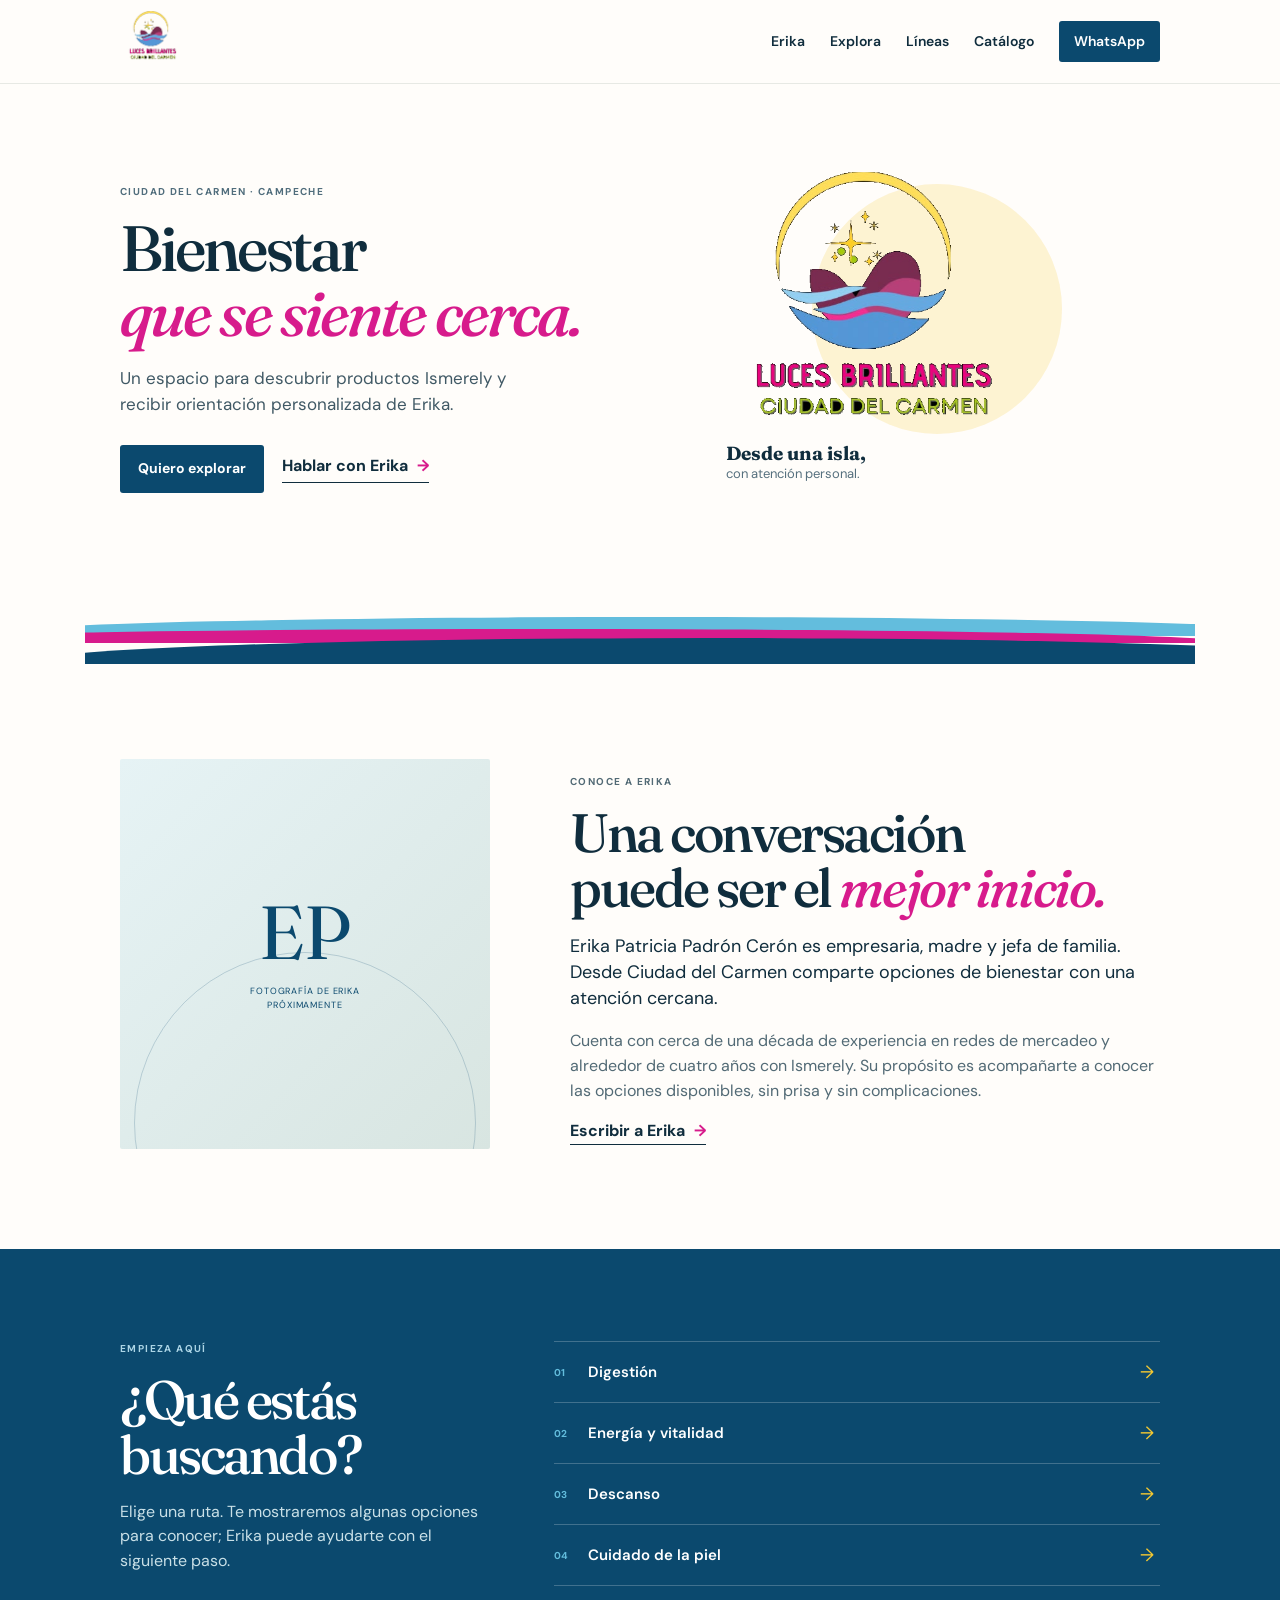
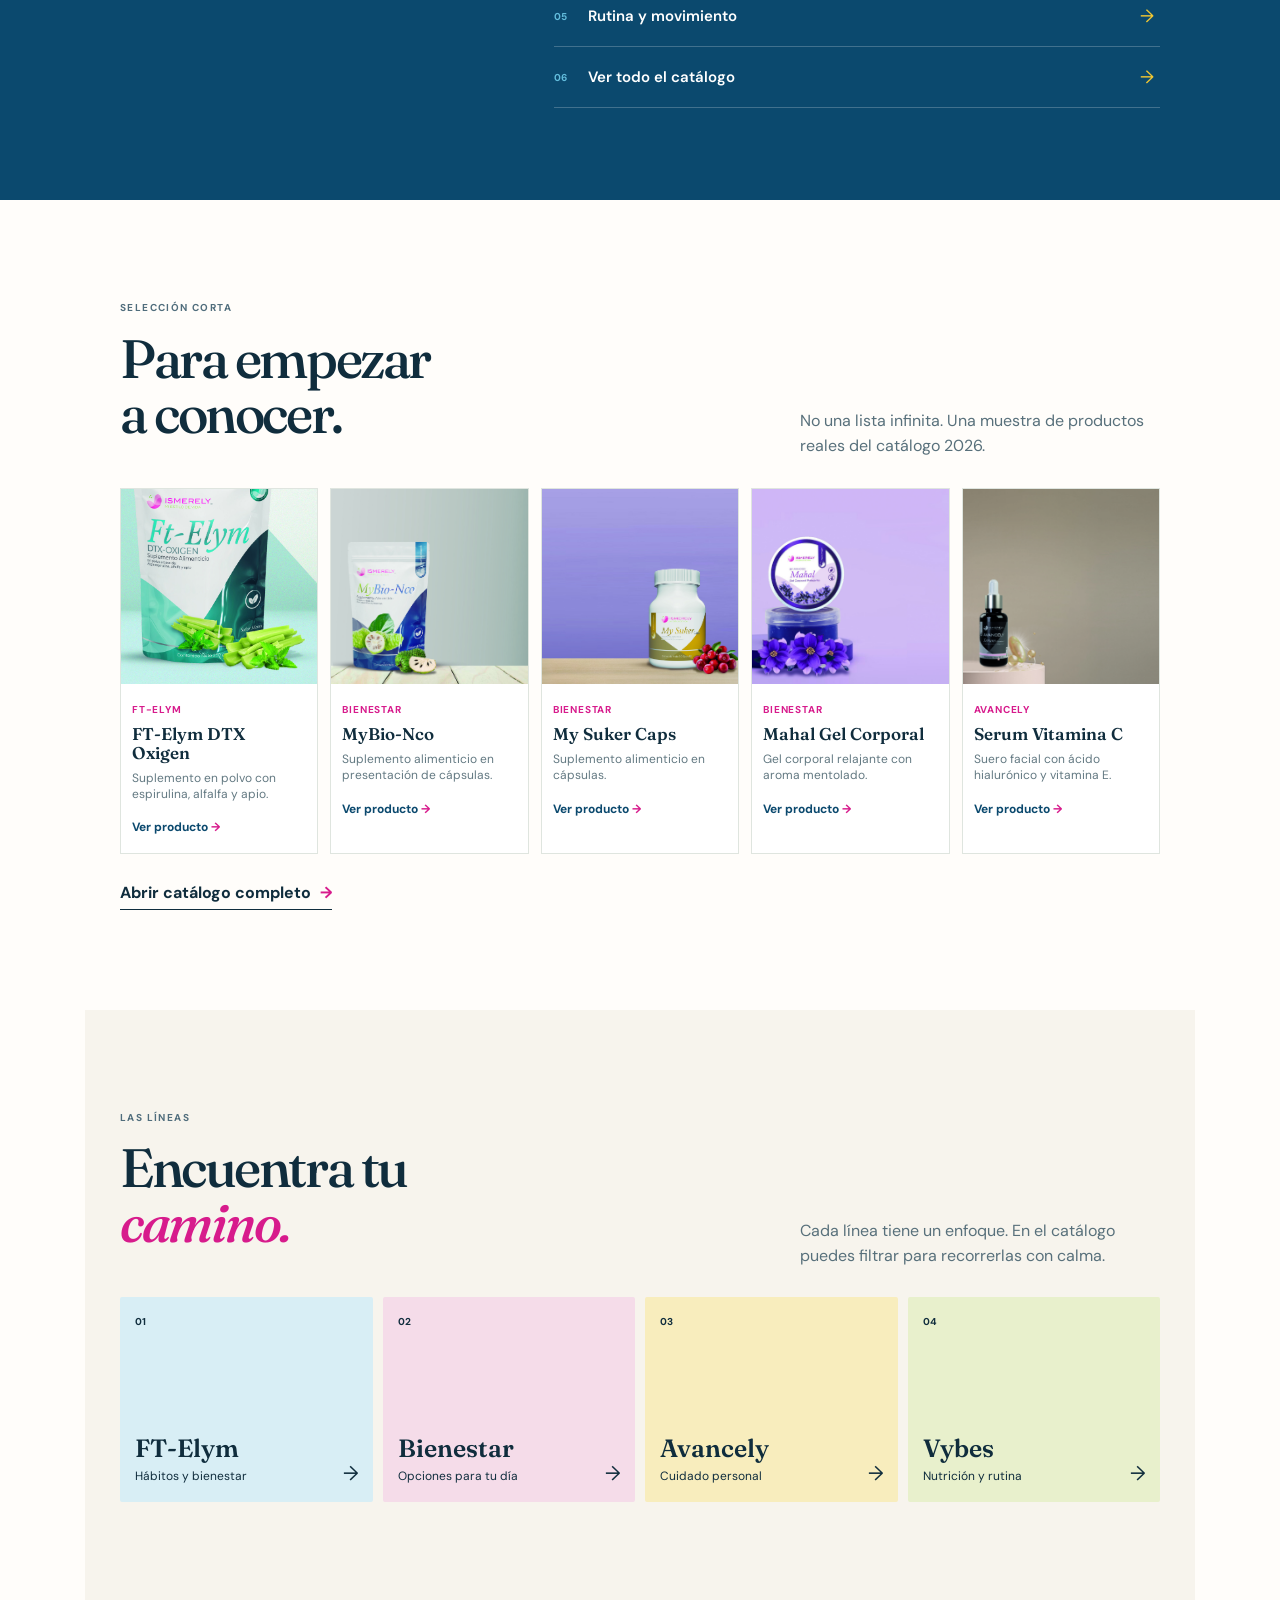
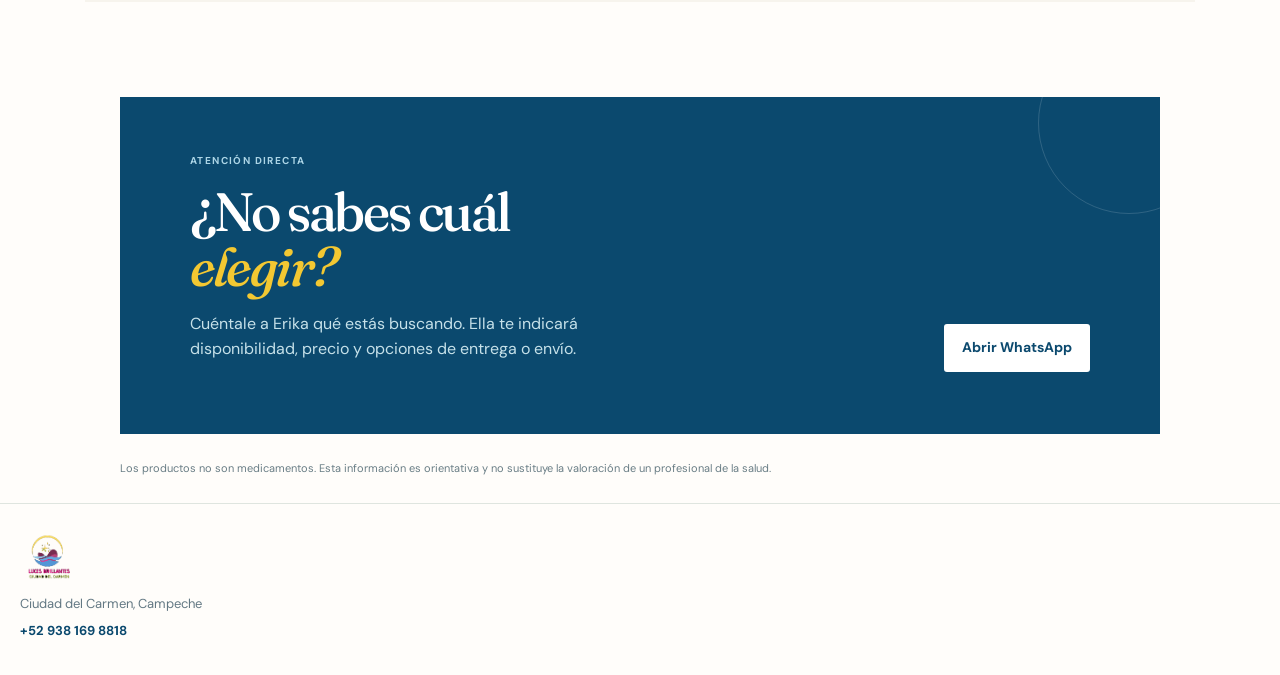
==== commit dcc52a68: "Add files via upload" ====
--- a/index.html
+++ b/index.html
@@ -1,230 +1,20 @@
 <!doctype html>
-<html lang="es">
+<html lang="es-MX">
 <head>
-<meta charset="utf-8">
-<meta name="viewport" content="width=device-width, initial-scale=1, viewport-fit=cover">
-<meta name="theme-color" content="#fffdf8">
-<meta name="description" content="Luces Brillantes · Ciudad del Carmen · bienestar y productos Ismerely con atención personalizada de Erika.">
-<title>Luces Brillantes · Ciudad del Carmen</title>
-<link rel="preconnect" href="https://fonts.googleapis.com">
-<link rel="preconnect" href="https://fonts.gstatic.com" crossorigin>
-<link href="https://fonts.googleapis.com/css2?family=DM+Sans:wght@400;500;600;700&family=Playfair+Display:wght@500;600&display=swap" rel="stylesheet">
-<link rel="stylesheet" href="styles.css">
+  <meta charset="utf-8"><meta name="viewport" content="width=device-width,initial-scale=1,viewport-fit=cover"><meta name="theme-color" content="#0b496e">
+  <meta name="description" content="Luces Brillantes: atención personalizada de Erika en Ciudad del Carmen para conocer productos Ismerely."><title>Luces Brillantes | Ciudad del Carmen</title>
+  <link rel="preconnect" href="https://fonts.googleapis.com"><link rel="preconnect" href="https://fonts.gstatic.com" crossorigin><link href="https://fonts.googleapis.com/css2?family=DM+Sans:wght@400;500;600;700&family=Fraunces:opsz,wght@9..144,500;9..144,600&display=swap" rel="stylesheet"><link rel="stylesheet" href="styles.css">
 </head>
 <body>
-<header class="header">
-  <div class="header-inner">
-    <a class="header-logo" href="#inicio" aria-label="Luces Brillantes">
-      <img src="assets/logo-luces-brillantes.png" alt="Luces Brillantes">
-    </a>
-    <nav class="nav" aria-label="Navegación">
-      <a href="#erika">Erika</a>
-      <a href="#buscar">Encuentra</a>
-      <a href="#destacados">Destacados</a>
-      <a href="#contacto">Contacto</a>
-    </nav>
-    <a class="header-wa" href="https://wa.me/529381698818?text=Hola%20Erika%2C%20llegu%C3%A9%20a%20Luces%20Brillantes." target="_blank" rel="noopener">WhatsApp</a>
-  </div>
-</header>
-
-<main id="inicio">
-  <section class="hero">
-    <div class="hero-topline">
-      <span>CIUDAD DEL CARMEN</span>
-      <span class="hero-dot"></span>
-      <span>CAMPECHE</span>
-    </div>
-
-    <div class="hero-grid">
-      <div class="hero-copy">
-        <p class="kicker">LUCES BRILLANTES</p>
-        <h1>Bienestar que<br><em>se siente cerca.</em></h1>
-        <p class="hero-text">Un espacio de atención personalizada para conocer opciones Ismerely desde Ciudad del Carmen.</p>
-        <div class="hero-actions">
-          <a class="button button-dark" href="#buscar">¿Qué estás buscando?</a>
-          <a class="button button-outline" href="https://wa.me/529381698818?text=Hola%20Erika%2C%20quiero%20conocer%20Luces%20Brillantes." target="_blank" rel="noopener">Hablar con Erika</a>
-        </div>
-        <div class="hero-meta"><span class="pulse"></span> Atención por WhatsApp o llamada</div>
-      </div>
-
-      <div class="hero-logo-wrap">
-        <div class="hero-logo-card">
-          <img src="assets/logo-luces-brillantes.png" alt="Logo Luces Brillantes">
-        </div>
-        <div class="island-caption">
-          <span class="water-line"></span>
-          <div>
-            <strong>Desde una isla.</strong>
-            <small>Con una identidad propia.</small>
-          </div>
-        </div>
-      </div>
-    </div>
-
-    <div class="wave-strip" aria-hidden="true">
-      <span class="wave-blue"></span>
-      <span class="wave-pink"></span>
-    </div>
-  </section>
-
-  <section class="section intro">
-    <div class="section-tag">01 · EL LUGAR</div>
-    <div class="intro-grid">
-      <div>
-        <h2>Una página con<br><span>identidad de isla.</span></h2>
-      </div>
-      <div class="intro-copy">
-        <p>Luces Brillantes está en Ciudad del Carmen, una ciudad rodeada de agua. Por eso la web toma las curvas y los colores del mar como parte de su lenguaje visual, sin convertirla en una página turística.</p>
-        <div class="mini-stats">
-          <div><b>Ciudad del Carmen</b><span>Atención local</span></div>
-          <div><b>WhatsApp</b><span>Contacto directo</span></div>
-          <div><b>Ismerely</b><span>Productos y líneas</span></div>
-        </div>
-      </div>
-    </div>
-  </section>
-
-  <section class="section erika-section" id="erika">
-    <div class="erika-photo">
-      <div class="photo-badge">PRÓXIMAMENTE</div>
-      <span>Fotografía de Erika</span>
-      <small>Espacio preparado para su fotografía real.</small>
-    </div>
-    <div class="erika-copy">
-      <div class="section-tag">02 · CONÓCELA</div>
-      <h2>Erika Patricia<br><span>Padrón Cerón</span></h2>
-      <p class="lead">Madre y jefa de familia, con aproximadamente 10 años de trayectoria en redes de mercadeo y alrededor de 4 años de experiencia dentro de Ismerely.</p>
-      <p>Su propósito es acercar a familias mexicanas a opciones de bienestar y productos naturales, con atención cercana y personalizada.</p>
-      <a class="text-link" href="https://wa.me/529381698818?text=Hola%20Erika%2C%20quiero%20recibir%20informaci%C3%B3n%20sobre%20Luces%20Brillantes." target="_blank" rel="noopener">Contactar a Erika <span>→</span></a>
-    </div>
-  </section>
-
-  <section class="finder" id="buscar">
-    <div class="section finder-inner">
-      <div class="finder-head">
-        <div>
-          <div class="section-tag section-tag-light">03 · ENCUENTRA</div>
-          <h2>¿Qué estás<br><span>buscando?</span></h2>
-        </div>
-        <p>La página principal no te lanza todo el catálogo encima. Elige un interés y te mostramos solo algunas opciones.</p>
-      </div>
-
-      <div class="need-grid">
-        <button data-need="Bienestar general"><strong>Bienestar general</strong><span>→</span></button>
-        <button data-need="Rodillas y articulaciones"><strong>Rodillas y articulaciones</strong><span>→</span></button>
-        <button data-need="Digestión"><strong>Digestión</strong><span>→</span></button>
-        <button data-need="Energía y vitalidad"><strong>Energía y vitalidad</strong><span>→</span></button>
-        <button data-need="Descanso"><strong>Descanso</strong><span>→</span></button>
-        <button data-need="Cuidado de la piel"><strong>Cuidado de la piel</strong><span>→</span></button>
-        <button data-need="Rutina y ejercicio"><strong>Rutina y ejercicio</strong><span>→</span></button>
-        <a class="need-catalog" href="#catalogo"><strong>Ver catálogo completo</strong><span>→</span></a>
-      </div>
-
-      <div class="result-panel" id="result" hidden>
-        <div class="result-top">
-          <div>
-            <span class="result-kicker">SELECCIÓN</span>
-            <h3 id="result-title"></h3>
-          </div>
-          <button id="result-close" aria-label="Cerrar">×</button>
-        </div>
-        <div class="result-list" id="result-list"></div>
-        <a class="button button-light full" href="https://wa.me/529381698818?text=Hola%20Erika%2C%20quiero%20consultar%20sobre%20una%20selecci%C3%B3n%20de%20productos." target="_blank" rel="noopener">Consultar con Erika</a>
-      </div>
-    </div>
-  </section>
-
-  <section class="section" id="destacados">
-    <div class="section-tag">04 · DESTACADOS</div>
-    <div class="section-title-row">
-      <div>
-        <h2>Solo algunos<br><span>para comenzar.</span></h2>
-      </div>
-      <p>No queremos que la portada se convierta en un muro de productos. Aquí mostramos una selección corta.</p>
-    </div>
-    <div class="product-grid" id="product-grid"></div>
-    <a class="catalog-link" href="#catalogo">Explorar el catálogo completo <span>→</span></a>
-  </section>
-
-  <section class="section lines-section">
-    <div class="section-tag">05 · LÍNEAS</div>
-    <div class="section-title-row">
-      <h2>Explora por<br><span>línea.</span></h2>
-      <p>Las categorías tienen una función concreta: ayudarte a llegar al producto sin perderte entre decenas de opciones.</p>
-    </div>
-    <div class="line-grid">
-      <a href="#catalogo" class="line-card line-blue"><div><small>01</small><strong>FT-Elym</strong><span>Hábitos y bienestar</span></div><b>→</b></a>
-      <a href="#catalogo" class="line-card line-pink"><div><small>02</small><strong>Bienestar</strong><span>Opciones para tu día a día</span></div><b>→</b></a>
-      <a href="#catalogo" class="line-card line-green"><div><small>03</small><strong>Avancely</strong><span>Cuidado personal</span></div><b>→</b></a>
-      <a href="#catalogo" class="line-card line-yellow"><div><small>04</small><strong>Vybes</strong><span>Nutrición y ejercicio</span></div><b>→</b></a>
-    </div>
-  </section>
-
-  <section class="section philosophy">
-    <div class="philosophy-card">
-      <div>
-        <div class="section-tag">06 · ISMERELY</div>
-        <h2>Primero conoces.<br><span>Después eliges.</span></h2>
-        <p>La web presenta la propuesta de Ismerely y sus conceptos de Herbolaria, Alcalinicéutica y Trofología de forma sencilla, antes de llevarte al producto.</p>
-      </div>
-      <div class="concepts">
-        <span>Herbolaria</span>
-        <span>Alcalinicéutica</span>
-        <span>Trofología</span>
-      </div>
-    </div>
-  </section>
-
-  <section class="section how">
-    <div class="section-tag">07 · CÓMO COMPRAR</div>
-    <div class="section-title-row">
-      <h2>Sin carrito.<br><span>Sin complicaciones.</span></h2>
-      <p>El contacto es directo con Erika. Los precios se consultan por WhatsApp.</p>
-    </div>
-    <div class="steps">
-      <div><span>01</span><strong>Elige</strong><p>Encuentra algo que te interese.</p></div>
-      <div><span>02</span><strong>Consulta</strong><p>Escríbele a Erika.</p></div>
-      <div><span>03</span><strong>Acuerden</strong><p>Disponibilidad y precio.</p></div>
-      <div><span>04</span><strong>Recibe</strong><p>Ciudad del Carmen o envío.</p></div>
-    </div>
-  </section>
-
-  <section class="section contact-section" id="contacto">
-    <div class="contact-card">
-      <div>
-        <div class="section-tag section-tag-light">08 · CIUDAD DEL CARMEN</div>
-        <h2>¿No sabes qué elegir?<br><span>Platica con Erika.</span></h2>
-        <p>No necesitas llegar sabiendo el nombre del producto. Cuéntale qué estás buscando.</p>
-      </div>
-      <a class="button button-light contact-button" href="https://wa.me/529381698818?text=Hola%20Erika%2C%20llegu%C3%A9%20a%20Luces%20Brillantes%20y%20necesito%20orientaci%C3%B3n." target="_blank" rel="noopener">Abrir WhatsApp</a>
-    </div>
-  </section>
-
-  <section class="catalog-teaser" id="catalogo">
-    <div class="section catalog-inner">
-      <div>
-        <div class="section-tag">09 · CATÁLOGO COMPLETO</div>
-        <h2>Todo está aquí.<br><span>Pero no tienes que verlo todo.</span></h2>
-        <p>El catálogo completo tendrá búsqueda, filtros por línea y fichas de producto. Desde la portada solo mostramos lo importante.</p>
-      </div>
-      <div class="catalog-tools">
-        <div class="search-bar">⌕&nbsp;&nbsp; Buscar producto</div>
-        <div class="catalog-chips"><span>FT-Elym</span><span>Bienestar</span><span>Avancely</span><span>Vybes</span></div>
-      </div>
-    </div>
-  </section>
-
-  <section class="legal">
-    <p>Los productos no son medicamentos. La información del sitio es informativa y no sustituye la valoración de un profesional de la salud. Las selecciones mostradas deben consultarse directamente con Erika.</p>
-  </section>
-</main>
-
-<footer>
-  <img src="assets/logo-luces-brillantes.png" alt="Luces Brillantes">
-  <p>Ciudad del Carmen · Campeche</p>
-  <a href="https://wa.me/529381698818" target="_blank" rel="noopener">+52 938 169 8818</a>
-</footer>
-
-<script src="app.js"></script>
-</body>
-</html>
+  <header class="site-header"><a class="brand" href="#inicio" aria-label="Luces Brillantes, inicio"><img src="assets/logo-luces-brillantes.png" alt="Luces Brillantes"></a><button class="menu-toggle" type="button" aria-expanded="false" aria-controls="menu"><span></span><span></span><span></span><i>Menú</i></button><nav id="menu" class="site-nav" aria-label="Principal"><a href="#erika">Erika</a><a href="#encuentra">Explora</a><a href="#lineas">Líneas</a><a href="catalogo.html">Catálogo</a><a class="nav-contact" data-whatsapp="Hola Erika, llegué desde Luces Brillantes y quiero orientación.">WhatsApp</a></nav></header>
+  <main id="inicio">
+    <section class="hero section-shell"><div class="hero-copy"><p class="eyebrow">CIUDAD DEL CARMEN · CAMPECHE</p><h1>Bienestar<br><em>que se siente cerca.</em></h1><p class="hero-lead">Un espacio para descubrir productos Ismerely y recibir orientación personalizada de Erika.</p><div class="actions"><a class="button button-dark" href="#encuentra">Quiero explorar</a><a class="text-action" data-whatsapp="Hola Erika, quiero conocer Luces Brillantes.">Hablar con Erika <b>→</b></a></div></div><div class="hero-mark" aria-label="Luces Brillantes"><div class="sun"></div><img src="assets/logo-luces-brillantes.png" alt=""><p><b>Desde una isla,</b><span>con atención personal.</span></p></div><div class="wave-band" aria-hidden="true"><i></i><i></i><i></i></div></section>
+    <section id="erika" class="about section-shell"><div class="portrait-placeholder"><span>EP</span><small>Fotografía de Erika<br>próximamente</small></div><div class="about-copy"><p class="eyebrow">CONOCE A ERIKA</p><h2>Una conversación<br>puede ser el <em>mejor inicio.</em></h2><p class="lead">Erika Patricia Padrón Cerón es empresaria, madre y jefa de familia. Desde Ciudad del Carmen comparte opciones de bienestar con una atención cercana.</p><p>Cuenta con cerca de una década de experiencia en redes de mercadeo y alrededor de cuatro años con Ismerely. Su propósito es acompañarte a conocer las opciones disponibles, sin prisa y sin complicaciones.</p><a class="underlined" data-whatsapp="Hola Erika, me gustaría conocer más sobre ti y los productos disponibles.">Escribir a Erika <b>→</b></a></div></section>
+    <section id="encuentra" class="finder"><div class="section-shell"><div class="finder-intro"><p class="eyebrow eyebrow-light">EMPIEZA AQUÍ</p><h2>¿Qué estás<br>buscando?</h2><p>Elige una ruta. Te mostraremos algunas opciones para conocer; Erika puede ayudarte con el siguiente paso.</p></div><div class="need-list" role="list"><button data-need="digestión"><span>01</span>Digestión <b>→</b></button><button data-need="energía"><span>02</span>Energía y vitalidad <b>→</b></button><button data-need="descanso"><span>03</span>Descanso <b>→</b></button><button data-need="piel"><span>04</span>Cuidado de la piel <b>→</b></button><button data-need="rutina"><span>05</span>Rutina y movimiento <b>→</b></button><a href="catalogo.html" class="need-catalog"><span>06</span>Ver todo el catálogo <b>→</b></a></div></div></section>
+    <section class="featured section-shell"><div class="section-heading"><div><p class="eyebrow">SELECCIÓN CORTA</p><h2>Para empezar<br>a conocer.</h2></div><p>No una lista infinita. Una muestra de productos reales del catálogo 2026.</p></div><div id="featured-grid" class="featured-grid"></div><a class="underlined catalog-cta" href="catalogo.html">Abrir catálogo completo <b>→</b></a></section>
+    <section id="lineas" class="lines section-shell"><p class="eyebrow">LAS LÍNEAS</p><div class="section-heading"><h2>Encuentra tu<br><em>camino.</em></h2><p>Cada línea tiene un enfoque. En el catálogo puedes filtrar para recorrerlas con calma.</p></div><div class="line-grid"><a href="catalogo.html?line=FT-Elym" class="line-card blue"><small>01</small><b>FT-Elym</b><span>Hábitos y bienestar</span><i>→</i></a><a href="catalogo.html?line=Bienestar" class="line-card pink"><small>02</small><b>Bienestar</b><span>Opciones para tu día</span><i>→</i></a><a href="catalogo.html?line=Avancely" class="line-card yellow"><small>03</small><b>Avancely</b><span>Cuidado personal</span><i>→</i></a><a href="catalogo.html?line=Vybes" class="line-card lime"><small>04</small><b>Vybes</b><span>Nutrición y rutina</span><i>→</i></a></div></section>
+    <section class="contact section-shell"><div><p class="eyebrow eyebrow-light">ATENCIÓN DIRECTA</p><h2>¿No sabes cuál<br><em>elegir?</em></h2><p>Cuéntale a Erika qué estás buscando. Ella te indicará disponibilidad, precio y opciones de entrega o envío.</p></div><a class="button button-light" data-whatsapp="Hola Erika, necesito orientación para conocer productos disponibles.">Abrir WhatsApp</a></section><p class="disclaimer section-shell">Los productos no son medicamentos. Esta información es orientativa y no sustituye la valoración de un profesional de la salud.</p>
+  </main>
+  <footer><img src="assets/logo-luces-brillantes.png" alt="Luces Brillantes"><span>Ciudad del Carmen, Campeche</span><a data-whatsapp="Hola Erika.">+52 938 169 8818</a></footer>
+  <dialog id="recommendation"><button class="dialog-close" aria-label="Cerrar">×</button><p class="eyebrow">UNA SELECCIÓN PARA CONOCER</p><h2 id="dialog-title"></h2><div id="dialog-products" class="dialog-products"></div><p class="dialog-note">Consulta con Erika la disponibilidad y la información de cada producto.</p><a class="button button-dark" data-whatsapp="Hola Erika, quiero consultar una selección de productos.">Consultar con Erika</a></dialog><script src="data/products.js"></script><script src="app.js"></script>
+</body></html>
--- a/styles.css
+++ b/styles.css
@@ -1,181 +1 @@
-
-:root{
-  --paper:#fffdf8;
-  --paper-alt:#f3eee5;
-  --ink:#1b1c20;
-  --muted:#697278;
-  --blue:#4baede;
-  --blue-deep:#14516f;
-  --pink:#e51682;
-  --berry:#8f275d;
-  --lime:#86ba1a;
-  --yellow:#ffd343;
-  --white:#ffffff;
-  --border:#e9e3d9;
-  --shadow:0 18px 50px rgba(21,44,55,.08);
-  --radius:24px;
-}
-*{box-sizing:border-box}
-html{scroll-behavior:smooth}
-body{margin:0;background:var(--paper);color:var(--ink);font-family:"DM Sans",sans-serif;line-height:1.55}
-a{text-decoration:none;color:inherit}
-button{font:inherit}
-.header{position:sticky;top:0;z-index:40;background:rgba(255,253,248,.95);backdrop-filter:blur(14px);border-bottom:1px solid rgba(27,28,32,.07)}
-.header-inner{max-width:1180px;margin:auto;min-height:72px;padding:8px 20px;display:grid;grid-template-columns:1fr auto 1fr;align-items:center;gap:18px}
-.header-logo img{width:120px;display:block}
-.nav{display:flex;gap:24px;justify-content:center;font-size:13px;color:#596167}
-.nav a:hover{color:var(--pink)}
-.header-wa{justify-self:end;padding:10px 14px;background:var(--ink);color:#fff;border-radius:999px;font-size:12px;font-weight:700}
-
-.hero{position:relative;overflow:hidden;padding:38px 20px 70px;background:linear-gradient(180deg,#fffdf8 0%,#faf3e7 78%,#edf6f6 100%)}
-.hero-topline{max-width:1180px;margin:0 auto 28px;display:flex;justify-content:center;align-items:center;gap:10px;font-size:10px;letter-spacing:.18em;font-weight:700;color:var(--blue-deep)}
-.hero-dot{width:5px;height:5px;border-radius:50%;background:var(--pink)}
-.hero-grid{max-width:1180px;margin:auto;display:grid;grid-template-columns:minmax(0,1fr) 420px;gap:55px;align-items:center;position:relative;z-index:2}
-.kicker,.section-tag{font-size:10px;letter-spacing:.18em;font-weight:800;color:var(--blue-deep)}
-.hero h1,.section h2{font-family:"Playfair Display",serif;line-height:1.02;letter-spacing:-.04em}
-.hero h1{font-size:clamp(48px,7vw,78px);margin:10px 0 22px}
-.hero h1 em{font-style:normal;color:var(--pink)}
-.hero-text{font-size:18px;max-width:560px;color:#59636a;margin:0}
-.hero-actions{display:flex;flex-wrap:wrap;gap:10px;margin-top:28px}
-.button{display:inline-flex;align-items:center;justify-content:center;min-height:50px;padding:13px 18px;border-radius:14px;font-weight:750;font-size:13px;border:1px solid transparent}
-.button-dark{background:var(--ink);color:#fff}
-.button-outline{border-color:#cfc8bd;background:#fff8}
-.button-light{background:#fff;color:var(--ink)}
-.full{width:100%}
-.hero-meta{margin-top:17px;color:#707b80;font-size:11px;display:flex;align-items:center;gap:7px}
-.pulse{width:7px;height:7px;border-radius:50%;background:var(--lime)}
-.hero-logo-card{background:#fff;border-radius:30px;padding:18px;box-shadow:var(--shadow);border:1px solid #efe9de}
-.hero-logo-card img{display:block;width:100%;height:auto}
-.island-caption{margin-top:14px;display:flex;align-items:center;justify-content:flex-end;gap:12px;color:#657078}
-.island-caption strong,.island-caption small{display:block}
-.island-caption strong{font-size:13px;color:var(--blue-deep)}
-.island-caption small{font-size:11px}
-.water-line{width:70px;height:10px;border-top:4px solid var(--blue);border-radius:50%;position:relative}
-.water-line:after{content:"";position:absolute;left:18px;top:3px;width:54px;border-top:4px solid var(--pink);border-radius:50%}
-.wave-strip{height:42px;position:absolute;left:0;right:0;bottom:0;transform:rotate(-2deg);display:flex;align-items:end}
-.wave-strip span{display:block;width:100%;height:20px;border-radius:50% 50% 0 0}
-.wave-blue{background:var(--blue)}
-.wave-pink{background:var(--pink);margin-left:-70%;height:10px!important;position:relative;top:-12px}
-
-.section{max-width:1180px;margin:auto;padding:76px 20px}
-.section h2{font-size:clamp(40px,5.5vw,62px);margin:8px 0 16px}
-.section h2 span{color:var(--pink)}
-.intro{padding-top:68px}
-.intro-grid{display:grid;grid-template-columns:1fr 1fr;gap:70px;align-items:end}
-.intro-copy>p,.section>p{color:var(--muted);font-size:16px}
-.mini-stats{display:grid;grid-template-columns:repeat(3,1fr);gap:12px;margin-top:28px}
-.mini-stats div{padding:16px 14px;background:#fff;border:1px solid var(--border);border-radius:16px}
-.mini-stats b,.mini-stats span{display:block}
-.mini-stats b{font-size:12px}
-.mini-stats span{margin-top:3px;font-size:11px;color:var(--muted)}
-
-.erika-section{display:grid;grid-template-columns:360px 1fr;gap:70px;align-items:center}
-.erika-photo{aspect-ratio:4/4.6;background:linear-gradient(145deg,#ece2d4,#d6edf2);border-radius:28px;border:1px solid var(--border);display:flex;flex-direction:column;justify-content:flex-end;align-items:center;padding:22px;text-align:center;color:#657078}
-.photo-badge{font-size:9px;letter-spacing:.15em;font-weight:800;color:var(--berry);margin-bottom:5px}
-.erika-photo span{font-weight:700}
-.erika-photo small{font-size:11px;margin-top:4px}
-.erika-copy p{color:var(--muted);max-width:620px}
-.lead{font-size:17px!important;color:#3c464c!important}
-.text-link{display:inline-flex;gap:9px;margin-top:12px;color:var(--blue-deep);font-size:13px;font-weight:800}
-
-.finder{background:var(--blue-deep);max-width:none;color:#fff}
-.finder-inner{max-width:1180px}
-.section-tag-light{color:#bdeeff}
-.finder h2 span{color:var(--yellow)}
-.finder-head{display:grid;grid-template-columns:1fr 1fr;gap:70px;align-items:end}
-.finder-head>p{margin:0;color:#d4e4ea;max-width:520px}
-.need-grid{display:grid;grid-template-columns:repeat(4,1fr);gap:10px;margin-top:30px}
-.need-grid button,.need-catalog{min-height:90px;padding:18px;border:1px solid rgba(255,255,255,.25);border-radius:17px;background:rgba(255,255,255,.06);color:#fff;display:flex;align-items:flex-end;justify-content:space-between;text-align:left;transition:.18s}
-.need-grid button:hover,.need-catalog:hover{background:rgba(255,255,255,.12);transform:translateY(-2px)}
-.need-grid strong{font-size:14px;max-width:150px}
-.result-panel{margin-top:18px;background:var(--paper);color:var(--ink);border-radius:22px;padding:20px;box-shadow:var(--shadow)}
-.result-top{display:flex;justify-content:space-between;align-items:start}
-.result-kicker{font-size:9px;letter-spacing:.14em;color:var(--pink);font-weight:800}
-.result-top h3{font-family:"Playfair Display",serif;font-size:30px;margin:7px 0 0}
-#result-close{border:0;background:none;font-size:30px;line-height:1;padding:0 4px;cursor:pointer}
-.result-list{display:grid;grid-template-columns:repeat(3,1fr);gap:8px;margin:18px 0}
-.result-item{padding:12px;border:1px solid var(--border);border-radius:14px;background:#fff}
-.result-item b{display:block;font-size:13px}.result-item small{color:var(--muted);font-size:10px}
-
-.section-title-row{display:grid;grid-template-columns:1.1fr .9fr;gap:60px;align-items:end}
-.section-title-row>p{margin:0;color:var(--muted)}
-.product-grid{display:grid;grid-template-columns:repeat(3,1fr);gap:15px;margin-top:32px}
-.product-card{min-height:205px;background:#fff;border:1px solid var(--border);border-radius:20px;padding:18px;display:flex;flex-direction:column;justify-content:space-between;box-shadow:0 8px 22px rgba(30,41,47,.04)}
-.product-art{width:62px;height:62px;border-radius:18px;margin-bottom:20px}
-.product-card.tone-blue .product-art{background:#d9f0f8}
-.product-card.tone-green .product-art{background:#e8f4d2}
-.product-card.tone-pink .product-art{background:#f9deeb}
-.product-card.tone-lime .product-art{background:#eff4c9}
-.product-card.tone-purple .product-art{background:#e7ddec}
-.product-card.tone-yellow .product-art{background:#fff0bf}
-.product-line{font-size:9px;letter-spacing:.13em;color:var(--blue-deep);text-transform:uppercase;font-weight:800}
-.product-card h3{font-family:"Playfair Display",serif;font-size:25px;line-height:1.02;margin:7px 0 5px}
-.product-card p{margin:0;color:var(--muted);font-size:12px}
-.product-tag{display:inline-block;margin-top:13px;font-size:9px;letter-spacing:.1em;text-transform:uppercase;font-weight:800;color:var(--pink)}
-.catalog-link{display:flex;justify-content:center;gap:8px;margin:30px 0 0;color:var(--blue-deep);font-weight:800;font-size:13px}
-
-.lines-section{padding-top:60px}
-.line-grid{display:grid;grid-template-columns:repeat(4,1fr);gap:12px;margin-top:28px}
-.line-card{min-height:205px;border-radius:20px;padding:20px;background:#fff;border:1px solid var(--border);display:flex;flex-direction:column;justify-content:space-between;border-top:5px solid}
-.line-card small{font-size:10px;letter-spacing:.14em;color:var(--muted)}
-.line-card strong{font-family:"Playfair Display",serif;font-size:28px;display:block;margin-top:18px}
-.line-card span{font-size:12px;color:var(--muted)}
-.line-card>b{font-size:20px;align-self:flex-end}
-.line-blue{border-color:var(--blue)} .line-pink{border-color:var(--pink)} .line-green{border-color:var(--lime)} .line-yellow{border-color:var(--yellow)}
-
-.philosophy{padding-top:50px}
-.philosophy-card{display:grid;grid-template-columns:1.15fr .85fr;gap:40px;align-items:end;background:#f1ece2;border-radius:28px;padding:34px;overflow:hidden}
-.philosophy-card p{max-width:610px;color:var(--muted)}
-.concepts{display:flex;flex-direction:column;gap:8px}
-.concepts span{padding:14px 16px;background:#fff;border-radius:14px;border:1px solid var(--border);font-weight:700;font-size:13px}
-
-.steps{display:grid;grid-template-columns:repeat(4,1fr);gap:12px;margin-top:30px}
-.steps>div{padding:20px;background:#fff;border:1px solid var(--border);border-radius:18px}
-.steps span{font-size:10px;letter-spacing:.15em;color:var(--pink);font-weight:800}
-.steps strong{display:block;font-size:18px;margin:18px 0 5px}
-.steps p{font-size:12px;color:var(--muted);margin:0}
-
-.contact-section{padding-top:20px}
-.contact-card{display:grid;grid-template-columns:1fr auto;gap:50px;align-items:center;padding:34px 36px;border-radius:28px;background:var(--pink);color:#fff}
-.contact-card .section-tag-light{color:#ffd5eb}
-.contact-card h2 span{color:var(--yellow)}
-.contact-card p{max-width:620px;color:#ffe7f1}
-.contact-button{min-width:170px}
-
-.catalog-teaser{background:#eaf4f4}
-.catalog-inner{display:grid;grid-template-columns:1fr 1fr;gap:80px;align-items:center}
-.catalog-tools{background:#fff;border:1px solid #dfe8e8;border-radius:22px;padding:20px}
-.search-bar{padding:14px 15px;border:1px solid var(--border);border-radius:12px;color:#8a9498;font-size:13px}
-.catalog-chips{display:flex;gap:7px;flex-wrap:wrap;margin-top:12px}
-.catalog-chips span{background:#eef4f4;border-radius:999px;padding:8px 11px;font-size:11px;font-weight:700}
-.legal{padding:25px 20px 40px;max-width:1180px;margin:auto}
-.legal p{font-size:10px;color:#808b8f;max-width:850px}
-footer{background:var(--ink);color:#fff;text-align:center;padding:38px 20px}
-footer img{width:135px}
-footer p{font-size:12px;color:#aeb8bc;margin:10px 0 4px}
-footer a{color:var(--yellow);font-size:13px;font-weight:800}
-
-@media(max-width:900px){
-  .header-inner{grid-template-columns:1fr auto;}.nav{display:none}
-  .hero-grid,.intro-grid,.section-title-row,.finder-head,.philosophy-card,.catalog-inner,.contact-card{grid-template-columns:1fr;gap:28px}
-  .hero-grid{gap:34px}
-  .hero-logo-wrap{max-width:430px;margin:0 auto}
-  .need-grid{grid-template-columns:repeat(2,1fr)}
-  .line-grid{grid-template-columns:repeat(2,1fr)}
-  .steps{grid-template-columns:repeat(2,1fr)}
-  .result-list{grid-template-columns:1fr 1fr}
-  .contact-button{width:100%}
-}
-
-@media(max-width:620px){
-  .header-inner{min-height:64px;padding:7px 15px}.header-logo img{width:104px}.header-wa{font-size:11px;padding:9px 11px}
-  .hero{padding:24px 16px 55px}.hero-topline{margin-bottom:20px;font-size:9px}.hero-grid{gap:26px}.hero h1{font-size:50px}.hero-text{font-size:16px}.hero-actions{flex-direction:column}.button{width:100%}
-  .hero-logo-card{padding:10px;border-radius:22px}.island-caption{justify-content:center}
-  .section{padding:62px 16px}.section h2{font-size:41px}.mini-stats{grid-template-columns:1fr}.erika-section{grid-template-columns:1fr;gap:28px}.erika-photo{max-width:420px;margin:auto}
-  .finder-head>p{font-size:14px}.need-grid{gap:8px}.need-grid button,.need-catalog{min-height:84px;padding:15px}.need-grid strong{font-size:12px}
-  .product-grid{grid-template-columns:1fr 1fr;gap:10px}.product-card{min-height:190px;padding:15px}.product-card h3{font-size:21px}.product-art{width:52px;height:52px;border-radius:15px;margin-bottom:14px}
-  .line-grid{grid-template-columns:1fr 1fr}.line-card{min-height:170px;padding:17px}.line-card strong{font-size:24px}.line-card span{font-size:11px}
-  .philosophy-card{padding:24px}.concepts{gap:6px}.concepts span{padding:11px 12px}
-  .steps{grid-template-columns:1fr 1fr}.steps>div{padding:16px}.steps strong{font-size:16px}
-  .contact-card{padding:25px 20px}.catalog-inner{gap:24px}.legal{padding:20px 16px 34px}
-}
+:root{--ink:#102d3d;--sea:#0b496e;--blue:#63bddd;--pink:#d71b8c;--lime:#a7c92d;--yellow:#f3c832;--sand:#f7f4ed;--paper:#fffdfa;--line:#dfe5df;--serif:Fraunces,Georgia,serif;--sans:"DM Sans",Arial,sans-serif}*{box-sizing:border-box}html{scroll-behavior:smooth}body{margin:0;background:var(--paper);color:var(--ink);font:16px/1.55 var(--sans)}.section-shell{padding-left:20px;padding-right:20px}.site-header{height:72px;padding:9px 20px;display:flex;align-items:center;justify-content:space-between;position:sticky;top:0;z-index:10;background:rgba(255,253,250,.96);border-bottom:1px solid #e7e9e4}.brand img{width:110px;height:52px;object-fit:contain;object-position:left}.menu-toggle{border:0;background:transparent;color:var(--ink);display:flex;align-items:center;gap:4px;padding:7px 0;font:600 12px var(--sans);letter-spacing:.04em}.menu-toggle span{display:block;width:16px;height:1px;background:currentColor;margin-right:-20px}.menu-toggle i{font-style:normal;margin-left:24px}.site-nav{display:none;position:absolute;top:71px;left:0;right:0;padding:18px 20px 24px;background:var(--paper);border-bottom:1px solid var(--line);flex-direction:column;gap:5px}.site-nav.open{display:flex}.site-nav a{padding:11px 0;text-decoration:none;color:var(--ink);font-weight:600}.site-nav .nav-contact{color:var(--pink)}.hero{padding-top:48px;overflow:hidden;position:relative;min-height:590px}.eyebrow{font-size:10px;font-weight:700;letter-spacing:.14em;color:#506d7c;margin:0 0 15px}.eyebrow-light{color:#acd5e6}h1,h2,h3,p{margin-top:0}h1,h2{font-family:var(--serif);font-weight:500;letter-spacing:-.045em;line-height:1.02}h1{font-size:clamp(43px,12vw,64px);margin:0 0 20px}h2{font-size:clamp(35px,9vw,54px);margin:0 0 18px}em{font-style:italic;color:var(--pink)}.hero-lead{font-size:17px;max-width:420px;margin:0 0 27px;color:#405965}.actions{display:flex;align-items:center;gap:18px;flex-wrap:wrap}.button{display:inline-flex;min-height:48px;padding:12px 18px;align-items:center;justify-content:center;border-radius:3px;text-decoration:none;font-weight:700;font-size:14px;cursor:pointer}.button-dark{background:var(--sea);color:#fff}.button-light{background:#fff;color:var(--sea)}.text-action,.underlined{font-weight:700;color:var(--ink);text-decoration:none;border-bottom:1px solid currentColor;padding-bottom:3px;cursor:pointer}.text-action b,.underlined b{color:var(--pink);padding-left:5px}.hero-mark{position:relative;margin:45px 0 6px;height:180px;max-width:400px}.hero-mark .sun{position:absolute;width:155px;height:155px;right:8%;top:0;border-radius:50%;background:var(--yellow);opacity:.2}.hero-mark img{position:absolute;width:205px;right:5%;bottom:4px;z-index:1}.hero-mark p{position:absolute;left:0;bottom:0;display:flex;flex-direction:column;font-size:13px;line-height:1.25;margin:0}.hero-mark b{font-family:var(--serif);font-size:19px}.hero-mark span{color:#56707e}.wave-band{height:53px;position:absolute;bottom:0;left:0;width:100%;display:flex;flex-direction:column;justify-content:end;overflow:hidden}.wave-band i{display:block;width:125%;height:22px;border-radius:50% 50% 0 0/100% 100% 0 0;transform:translateX(-9%)}.wave-band i:nth-child(1){background:var(--blue);height:19px}.wave-band i:nth-child(2){background:var(--pink);height:14px;margin-top:-7px;transform:translateX(-17%)}.wave-band i:nth-child(3){background:var(--sea);height:26px;margin-top:-5px;transform:translateX(-5%)}.about{padding-top:64px;padding-bottom:72px}.portrait-placeholder{height:254px;border-radius:2px;background:linear-gradient(135deg,#e6f3f5,#d8e5e1);display:flex;flex-direction:column;align-items:center;justify-content:center;color:var(--sea);position:relative;overflow:hidden}.portrait-placeholder:after{content:"";position:absolute;border:1px solid rgba(11,73,110,.2);border-radius:50%;height:340px;width:340px;bottom:-145px}.portrait-placeholder span{font-family:var(--serif);font-size:75px;line-height:1;z-index:1}.portrait-placeholder small{text-transform:uppercase;letter-spacing:.1em;font-size:9px;text-align:center;margin-top:15px;z-index:1}.about-copy{padding-top:37px}.about p{color:#526a75}.about .lead{color:var(--ink);font-size:18px;line-height:1.45}.finder{background:var(--sea);color:#fff;padding:62px 0}.finder h2{color:#fff}.finder-intro>p:last-child{color:#c9e0e7;max-width:450px}.need-list{margin-top:32px;border-top:1px solid rgba(255,255,255,.22)}.need-list button,.need-catalog{width:100%;background:none;border:0;border-bottom:1px solid rgba(255,255,255,.22);color:#fff;min-height:61px;display:grid;grid-template-columns:34px 1fr 20px;align-items:center;text-align:left;font:600 15px var(--sans);padding:0;cursor:pointer;text-decoration:none}.need-list span{font-size:10px;color:var(--blue);font-weight:700}.need-list b{font-size:18px;font-weight:400;color:var(--yellow)}.featured,.lines{padding-top:68px;padding-bottom:68px}.section-heading{display:flex;flex-direction:column;gap:9px;margin-bottom:29px}.section-heading>p{color:#58707b;max-width:360px;margin:0}.featured-grid{display:grid;grid-template-columns:1fr 1fr;gap:12px}.product-card{border:1px solid var(--line);background:#fff;overflow:hidden}.product-card img{display:block;width:100%;height:138px;object-fit:cover}.product-card>div{padding:12px 11px 14px}.product-card small,.catalog-card small{color:var(--pink);font-size:10px;font-weight:700;letter-spacing:.08em;text-transform:uppercase}.product-card h3{font:600 17px/1.1 var(--serif);margin:5px 0 7px}.product-card p{font-size:12px;line-height:1.35;color:#637982;margin:0 0 12px}.product-card a,.catalog-card button{font:700 12px var(--sans);color:var(--sea);text-decoration:none;background:none;border:0;padding:0;cursor:pointer}.product-card b,.catalog-card b{color:var(--pink)}.catalog-cta{display:inline-block;margin-top:27px}.lines{background:var(--sand)}.line-grid{display:grid;grid-template-columns:1fr 1fr;gap:10px}.line-card{min-height:157px;padding:17px 15px;display:flex;flex-direction:column;text-decoration:none;position:relative;color:var(--ink);border-radius:2px}.line-card small{font-size:10px;font-weight:700}.line-card b{font:600 25px/1 var(--serif);margin-top:auto}.line-card span{font-size:12px;margin-top:6px}.line-card i{position:absolute;right:14px;bottom:13px;font-style:normal;font-size:20px}.blue{background:#d8eef5}.pink{background:#f5dce9}.yellow{background:#f8edbd}.lime{background:#e8f0cc}.contact{margin:69px 20px 0;padding:39px 28px;background:var(--sea);color:#fff;position:relative;overflow:hidden}.contact:after{content:"";position:absolute;width:180px;height:180px;border:1px solid rgba(255,255,255,.15);border-radius:50%;right:-60px;top:-65px}.contact h2{color:#fff;position:relative;z-index:1}.contact h2 em{color:var(--yellow)}.contact p:not(.eyebrow){color:#c6e1e9;max-width:420px;position:relative;z-index:1}.contact .button{margin-top:9px;position:relative;z-index:1}.disclaimer{font-size:11px;color:#697d85;padding-top:26px;padding-bottom:26px;margin:0}footer{border-top:1px solid var(--line);padding:28px 20px 34px;display:flex;flex-direction:column;gap:7px;font-size:13px;color:#637883}footer img{width:106px;height:55px;object-fit:contain;object-position:left}footer a{color:var(--sea);font-weight:700;text-decoration:none;cursor:pointer}dialog{border:0;padding:27px 20px;background:#fffdf9;color:var(--ink);width:min(92vw,550px);max-height:88vh;box-shadow:0 20px 60px rgba(0,0,0,.25)}dialog::backdrop{background:rgba(10,37,52,.54)}.dialog-close{border:0;background:none;position:absolute;right:12px;top:8px;color:var(--sea);font-size:29px;cursor:pointer}.dialog-products{border-top:1px solid var(--line);margin:25px 0 17px}.dialog-products a{display:flex;align-items:center;gap:12px;padding:10px 0;border-bottom:1px solid var(--line);color:var(--ink);text-decoration:none}.dialog-products img{width:58px;height:58px;object-fit:cover}.dialog-products span{display:flex;flex-direction:column;gap:2px;line-height:1.2;flex:1}.dialog-products small{font-size:11px;color:#6b7f86}.dialog-products i{font-style:normal;color:var(--pink)}.catalog-page{background:var(--paper)}.back-link{color:var(--sea);font-weight:700;text-decoration:none;font-size:14px}.catalog{padding-top:53px;padding-bottom:70px}.catalog h1{margin-bottom:15px}.catalog-intro{max-width:480px;color:#59707c}.search{margin:32px 0 18px;height:52px;border:1px solid #b8c8c8;background:#fff;display:flex;align-items:center;padding:0 14px;gap:10px}.search span{font-size:26px;color:var(--sea);line-height:1}.search input{border:0;outline:0;width:100%;font:16px var(--sans);background:transparent;color:var(--ink)}.filters{display:flex;gap:8px;overflow:auto;padding-bottom:8px;margin:0 -20px;padding-left:20px}.filters button{white-space:nowrap;border:1px solid #bdccd0;border-radius:22px;background:transparent;padding:8px 13px;font:600 13px var(--sans);color:var(--sea);cursor:pointer}.filters button.active{background:var(--sea);color:#fff;border-color:var(--sea)}.count{font-size:12px;color:#71838a;margin:24px 0 14px}.catalog-grid{display:grid;grid-template-columns:1fr 1fr;gap:12px}.catalog-card{border:1px solid var(--line);background:#fff}.catalog-card img{width:100%;height:143px;display:block;object-fit:cover}.catalog-card>div{padding:13px 12px 15px}.catalog-card h2{font-size:19px;letter-spacing:-.025em;line-height:1.05;margin:5px 0 7px}.catalog-card p{font-size:12px;line-height:1.35;color:#637983;margin-bottom:11px}.empty{grid-column:1/-1;padding:30px 0;color:#627984}#product-dialog img{height:205px;object-fit:cover;margin:-27px -20px 22px;width:calc(100% + 40px)}#product-detail h2{font-size:34px;margin-bottom:10px}#product-detail>p:not(.eyebrow){color:#5b737d}dl{border-top:1px solid var(--line);margin:20px 0}dl div{padding:10px 0;border-bottom:1px solid var(--line)}dt{font-size:11px;font-weight:700;text-transform:uppercase;letter-spacing:.08em;color:#71838a}dd{margin:1px 0 0;font-size:14px}@media (min-width:720px){.section-shell{max-width:1110px;margin-left:auto;margin-right:auto;padding-left:35px;padding-right:35px}.site-header{height:84px;padding:8px max(35px,calc((100vw - 1040px)/2))}.brand img{width:130px;height:62px}.menu-toggle{display:none}.site-nav{display:flex;position:static;background:none;border:0;flex-direction:row;align-items:center;gap:25px;padding:0}.site-nav a{padding:8px 0;font-size:14px}.site-nav .nav-contact{background:var(--sea);color:#fff;padding:10px 15px;border-radius:3px}.hero{min-height:580px;padding-top:100px;display:grid;grid-template-columns:1.08fr .92fr;align-items:start}.hero-mark{margin:0;height:300px}.hero-mark img{width:315px;right:15%;bottom:18px}.hero-mark .sun{width:250px;height:250px;right:5%}.hero-mark p{left:11%;bottom:2px}.about{display:grid;grid-template-columns:370px 1fr;gap:80px;padding-top:95px;padding-bottom:100px}.portrait-placeholder{height:390px}.about-copy{padding-top:15px}.finder{padding:92px 0}.finder .section-shell{display:grid;grid-template-columns:.75fr 1.25fr;gap:70px}.need-list{margin-top:0}.section-heading{flex-direction:row;justify-content:space-between;align-items:end}.featured,.lines{padding-top:100px;padding-bottom:100px}.featured-grid{grid-template-columns:repeat(5,1fr)}.product-card img{height:195px}.line-grid{grid-template-columns:repeat(4,1fr)}.line-card{min-height:205px}.contact{max-width:1040px;margin:95px auto 0;padding:56px 70px;display:flex;justify-content:space-between;align-items:end}.contact .button{margin-bottom:6px}.catalog-grid{grid-template-columns:repeat(4,1fr)}.catalog-card img{height:195px}.catalog{padding-top:78px}.filters{margin:0;padding-left:0}.catalog-intro{font-size:18px}.search{max-width:610px}.catalog-page .section-shell{max-width:1110px}}
